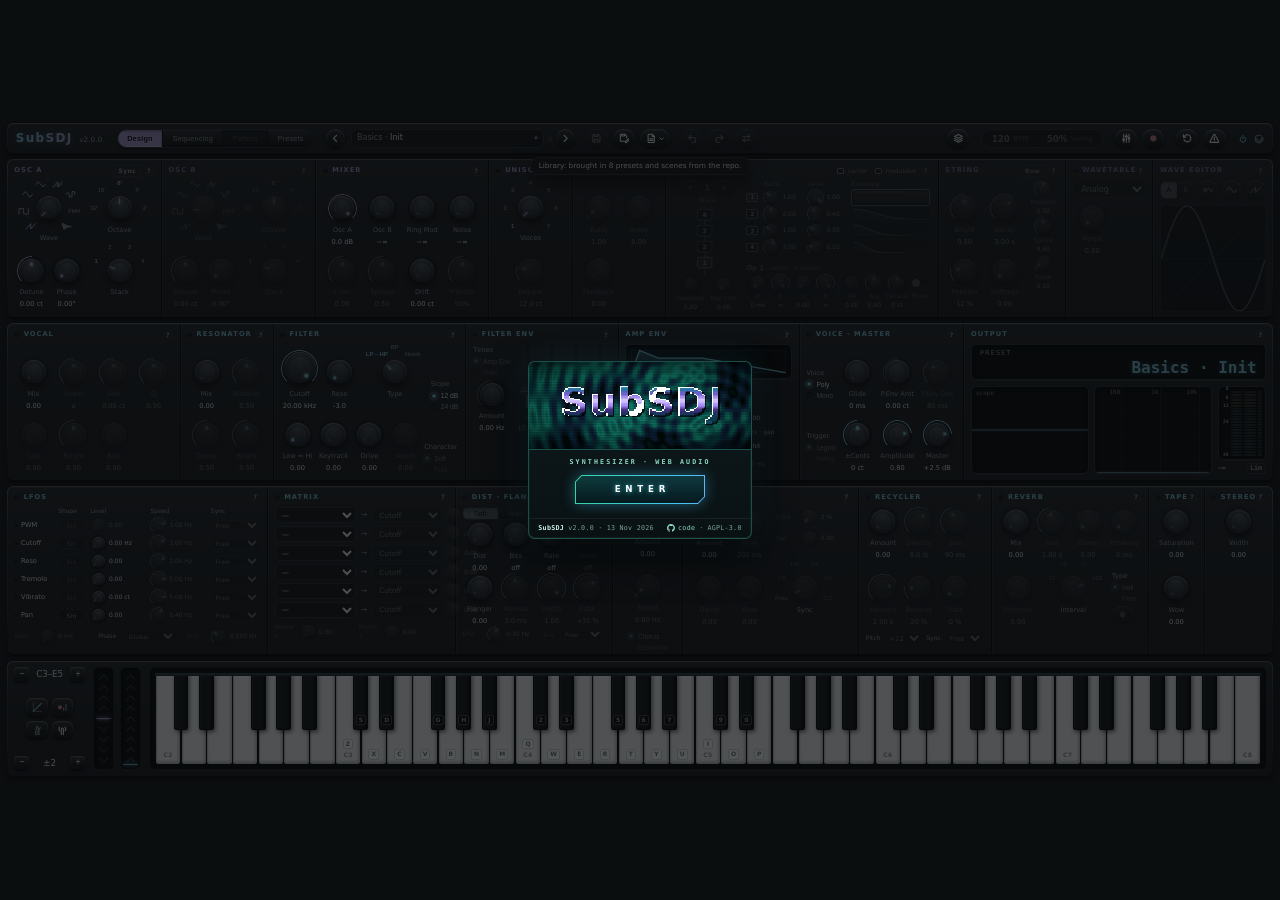
==== index.html @ e11d5898 "SubSDJ: Recycler, a granular accompaniment in the Room, and room for it - Recycler: a third send bes" ====
<!DOCTYPE html>
<html lang="en">
<head>
<meta charset="UTF-8">
<meta name="viewport" content="width=device-width, initial-scale=1.0">
<title>SubSDJ</title>
<!-- Card shown when the link is shared (Open Graph: Facebook, LinkedIn, WhatsApp…; twitter:card for X).
     The image goes with an ABSOLUTE URL (the networks don't resolve relative paths); the selftest's
     «social card» check makes sure the file exists and measures what width/height say. -->
<meta name="description" content="A synthesizer in your browser, built with the Web Audio API: subtractive, FM, wavetables, formants, resonators, effects, parts and generative music. Nothing to install.">
<meta property="og:type" content="website">
<meta property="og:site_name" content="SubSDJ">
<meta property="og:locale" content="en_US">
<meta property="og:url" content="https://sfalbacete.github.io/subsdj/">
<meta property="og:title" content="SubSDJ · a synthesizer in your browser">
<meta property="og:description" content="A synthesizer in your browser, built with the Web Audio API: subtractive, FM, wavetables, formants, resonators, effects, parts and generative music. Nothing to install.">
<meta property="og:image" content="https://sfalbacete.github.io/subsdj/docs/img/og.png">
<meta property="og:image:type" content="image/png">
<meta property="og:image:width" content="1200">
<meta property="og:image:height" content="630">
<meta property="og:image:alt" content="The SubSDJ panel: oscillators, filter, envelopes, LFOs, modulation matrix and effects above a keyboard">
<meta name="twitter:card" content="summary_large_image">
<link rel="icon" href="data:image/svg+xml,<svg xmlns='http://www.w3.org/2000/svg' viewBox='0 0 100 100'><text y='.9em' font-size='90'>🎛️</text></svg>">
<link rel="stylesheet" href="css/style.css">
</head>
<body>
<!-- WELCOME WINDOW (ui/splash.js): modal over the dimmed instrument; ENTER (or the Enter key)
     starts the audio. Static here so it is there from the first paint. -->
<div id="splash">
  <div class="sp-card" role="dialog" aria-modal="true" aria-label="SubSDJ">
    <canvas id="splashFx"></canvas>
    <div class="sp-body">
      <div class="sp-sub">synthesizer · web audio</div>
      <div class="sp-session" id="spSession" hidden><b>Unsaved work</b><span id="spSessWhat"></span><span class="sp-when" id="spSessWhen"></span></div>
      <div class="sp-btn"><button id="spEnter" type="button"><span>ENTER</span></button></div>
      <button class="sp-fresh" id="spFresh" type="button" hidden title="Leave the unsaved work behind and start on Init, the blank page">start from Init</button>
    </div>
    <div class="sp-foot"><span><b>SubSDJ</b> <span id="spVer"></span> · <span id="spDate"></span></span><span class="sp-links"><a href="https://github.com/sfalbacete/subsdj" target="_blank" rel="noopener"><svg class="sp-gh" viewBox="0 0 16 16" aria-hidden="true"><path fill="currentColor" d="M8 0C3.58 0 0 3.58 0 8c0 3.54 2.29 6.53 5.47 7.59.4.07.55-.17.55-.38 0-.19-.01-.82-.01-1.49-2.01.37-2.53-.49-2.69-.94-.09-.23-.48-.94-.82-1.13-.28-.15-.68-.52-.01-.53.63-.01 1.08.58 1.23.82.72 1.21 1.87.87 2.33.66.07-.52.28-.87.51-1.07-1.78-.2-3.64-.89-3.64-3.95 0-.87.31-1.59.82-2.15-.08-.2-.36-1.02.08-2.12 0 0 .67-.21 2.2.82.64-.18 1.32-.27 2-.27.68 0 1.36.09 2 .27 1.53-1.04 2.2-.82 2.2-.82.44 1.1.16 1.92.08 2.12.51.56.82 1.27.82 2.15 0 3.07-1.87 3.75-3.65 3.95.29.25.54.73.54 1.48 0 1.07-.01 1.93-.01 2.2 0 .21.15.46.55.38A8.013 8.013 0 0016 8c0-4.42-3.58-8-8-8z"/></svg>code</a><span>·</span><span>AGPL-3.0</span></span></div>
  </div>
</div>
<!-- A QUESTION (ui/confirm.js): before a gesture that throws work away with no undo -->
<div id="confirm" hidden>
  <div class="cf-card" role="alertdialog" aria-modal="true" aria-labelledby="cfTitle" aria-describedby="cfText">
    <div class="cf-title" id="cfTitle"></div>
    <div class="cf-text" id="cfText"></div>
    <div class="cf-btns"></div>
  </div>
</div>
<!-- THE INSTRUMENT (ui/frame.js): a 1920 × 1000 px object that is scaled
     as a whole to fit the window; nothing reflows, every module ALWAYS has
     the same place. Header + body (one screen per tab, each with
     its fixed panel) + keyboard.
     PANELS: bands (.band) of sections (.panel) separated by a screen-printed
     line; the bands follow the signal from left to right and from top
     to bottom. The explanations live in <div class="help"> (tooltip of the h2's «?»,
     ui/help.js): they are the manual, they never take up surface.
     CONTROLS: .knob (large .big / small inside .ks), rotary selector
     (.seg.rot, ui/rotary.js), switch with LED (.seg.tog), vertical fader
     (.slider.fader, ui/sliders.js). The first two are the <button>s of an
     ordinary .seg with another face: bindSeg and the registry don't change.
     SHARED: Output, Delay, Reverb and Tape are in Design and in
     Sequencing; they carry data-slot and ui/screens.js MOVES them into the slot
     (data-slot-host) of the screen being shown. -->
<div id="inst">
<!-- HEADER: groups with air between them (brand · screens · preset · clock · tools ·
     parts · reset/panic · status). The buttons are ICONS (inline SVG, currentColor,
     16 px: they take the theme's color) with a fast tooltip of their own (ui/tips.js
     moves their title to data-tip); aria-label names them. The clock (ui/clock.js)
     holds the two GLOBAL timing settings, BPM and swing. -->
<header>
  <div class="brand">
    <h1 id="aboutBtn" title="About SubSDJ">SubSDJ</h1>
    <span class="badge" id="verBadge" title="SubSDJ version (what changed in each, in CHANGELOG.md) · click: About"></span>
  </div>
  <nav class="seg" id="screenTabs" title="Screens: each one is a fixed panel with the modules for its job">
    <button data-screen="design" title="Sound design: oscillators, filter, envelopes, modulation and effects">Design</button>
    <button data-screen="sequencing" title="Sequencing: arpeggiator, sequencers, parts, harmony, players and arrangement">Sequencing</button>
    <button data-screen="pattern" data-needs="parts" title="Pattern: the loop of your own notes that a part's player repeats — record it, fix it, write it" data-off-title="Pattern needs «Parts» on (the layers icon on the right): a pattern is the loop that a part's player repeats">Pattern</button>
    <button data-screen="presets" title="Presets: the whole bank at a glance">Presets</button>
  </nav>
  <div id="presetBar">
    <span class="hgrp" id="presetNav">
    <button class="btn hico" id="prevBtn" title="Previous preset" aria-label="Previous preset"><svg viewBox="0 0 16 16" aria-hidden="true"><path d="M9.8 3.5L5.3 8l4.5 4.5"/></svg></button>
    <span class="menuWrap" id="presetPickWrap">
      <button class="pick" id="presetPick" type="button" aria-haspopup="dialog" aria-expanded="false"><span id="presetPickName">—</span></button>
      <div class="ppop" id="presetPop" role="dialog" aria-label="Choose a preset" hidden>
        <div class="pp-top"><span class="srch"><input type="text" id="ppSearch" placeholder="search presets…" autocomplete="off" spellcheck="false" maxlength="40"><button type="button" class="srch-x" title="Clear the search" tabindex="-1">×</button></span><span class="pp-count" id="ppCount"></span></div>
        <div class="pp-main"><div class="pp-cats" id="ppCats"></div><div class="pp-list" id="ppList"></div></div>
        <div class="pp-foot"><span class="pp-keys">click or ↑ ↓ to audition · Enter picks · Esc closes</span><button class="btn" id="ppAll" type="button" title="The Presets screen: the whole library (sections, scenes, ★, rename, move), with your search">Browse all →</button></div>
      </div>
    </span>
    <span id="modDot" title="Modified: what you hear is no longer the saved preset (put it back as it was and the dot goes out)">●</span>
    <button class="btn hico" id="nextBtn" title="Next preset" aria-label="Next preset"><svg viewBox="0 0 16 16" aria-hidden="true"><path d="M6.2 3.5l4.5 4.5-4.5 4.5"/></svg></button>
    </span>
    <span class="hgrp">
    <button class="btn hico" id="saveBtn" title="Nothing to save: load a preset and change something" aria-label="Save" disabled><svg viewBox="0 0 16 16" aria-hidden="true"><path d="M2.5 3.5a1 1 0 0 1 1-1h7.3l2.7 2.7v7.3a1 1 0 0 1-1 1h-9a1 1 0 0 1-1-1z"/><path d="M5.2 2.5v3h4.6v-3"/><path d="M5 13.5v-3.6h6v3.6"/></svg></button>
    <!-- Save as: the name lives in a popover (Enter saves, Esc or a click outside closes it) -->
    <span class="menuWrap" id="saveAsWrap">
      <button class="btn hico" id="saveAsBtn" title="Save as: a NEW preset in «★ Mine», with the name you give it (Ctrl+Shift+S)" aria-label="Save as" aria-haspopup="dialog"><svg viewBox="0 0 16 16" aria-hidden="true"><path d="M8.6 12.5H2.8a.8.8 0 0 1-.8-.8V2.8a.8.8 0 0 1 .8-.8h6l2.5 2.5v2.7"/><path d="M4.4 2v2.6h3.8V2"/><path d="M9.6 14.6l.4-1.9 3.9-3.9a1.06 1.06 0 0 1 1.5 1.5l-3.9 3.9z"/></svg></button>
      <div class="pop" id="saveAsPop" role="dialog" aria-label="Save as a new preset" hidden>
        <input id="presetName" type="text" placeholder="name…" maxlength="24" aria-label="Name of the new preset" autocomplete="off" spellcheck="false">
        <span class="pop-where">in <span class="star">★</span> Mine</span>
        <button class="btn" id="saveAsGo" type="button">Save</button>
      </div>
    </span>
    <span class="menuWrap">
      <button class="btn hico" id="fileBtn" title="File: delete, export, import, theme, SFZ, about" aria-label="File menu" aria-haspopup="menu"><svg viewBox="0 0 16 16" aria-hidden="true"><path d="M4 1.8h5.3l3.2 3.2v8.4a.8.8 0 0 1-.8.8H4a.8.8 0 0 1-.8-.8V2.6a.8.8 0 0 1 .8-.8z"/><path d="M9.2 1.8v3.3h3.3"/><path d="M5.6 8.6h4.8M5.6 11.1h4.8"/></svg><svg class="caret" viewBox="0 0 8 8" aria-hidden="true"><path d="M1.5 3l2.5 2.5L6.5 3"/></svg></button>
      <div class="menu" id="fileMenu" hidden>
        <div class="menu-row"><span>Theme</span><span class="seg" id="themeSeg" role="group" aria-label="Theme" title="Theme: the instrument's skin (colors and shapes; the window sets the size). Remembered."></span></div>
        <button class="btn" id="delBtn" title="Delete the chosen preset from the library (factory presets come back with ⟲ Restore factory)">Delete preset</button>
        <button class="btn" id="expBtn" title="Download the whole library (sections, presets, scenes, favorites) as JSON">Export library</button>
        <button class="btn" id="impBtn" title="Import a JSON file: a library, a preset bank or a scene; it merges into yours, it never replaces it">Import…</button>
        <button class="btn" id="wipeBtn" title="Start the library again from the factory: a copy of the current one is downloaded first (import it to get anything back)">Wipe library</button>
        <button class="btn" id="unrExpBtn" hidden title="A library this version could not read was kept aside instead of being overwritten: download it as it is (a newer SubSDJ will import it)">Export unreadable copy</button>
        <button class="btn" id="unrDelBtn" hidden title="Forget the library that was kept aside">Discard unreadable copy</button>
        <input type="file" id="impFile" accept="application/json,.json" style="display:none">
        <button class="btn" id="sfzBtn" title="Freeze the current preset as a multisample instrument: a zip with WAV samples + .sfz (Sforzando, Renoise…)">Export SFZ</button>
        <button class="btn" id="aboutItem" title="The welcome window: version, date, code and license">About SubSDJ…</button>
      </div>
    </span>
    </span>
    <span class="hgrp" id="editBar">
      <button class="btn hico" id="undoBtn" title="Nothing to undo" aria-label="Undo" disabled><svg viewBox="0 0 16 16" aria-hidden="true"><path d="M5.8 3.6L2.6 6.8l3.2 3.2"/><path d="M2.6 6.8h7a3.6 3.6 0 0 1 0 7.2H7.5"/></svg></button>
      <button class="btn hico" id="redoBtn" title="Nothing to redo" aria-label="Redo" disabled><svg viewBox="0 0 16 16" aria-hidden="true"><path d="M10.2 3.6l3.2 3.2-3.2 3.2"/><path d="M13.4 6.8h-7a3.6 3.6 0 0 0 0 7.2h2.1"/></svg></button>
      <button class="btn hico" id="cmpBtn" title="No changes from the saved preset" aria-label="Compare" disabled><svg viewBox="0 0 16 16" aria-hidden="true"><path d="M2.5 5.2h10.5"/><path d="M10.4 2.6L13 5.2l-2.6 2.6"/><path d="M13.5 10.8H3"/><path d="M5.6 8.2L3 10.8l2.6 2.6"/></svg></button>
    </span>
    <span id="presetMsg"></span>
  </div>
  <span class="sp"></span>
  <span id="partsBar">
    <span class="seg" id="partSel" hidden><button data-p="0" title="Edit part 1">1</button><button data-p="1" title="Edit part 2">2</button><button data-p="2" title="Edit part 3">3</button><button data-p="3" title="Edit part 4">4</button></span>
    <button id="partsBtn" class="btn hico" title="Parts: 4 instruments at once over a shared room (the rack edits the chosen part). Turning them off discards the scene and brings back the sound you had before: it asks first if the scene has unsaved changes" aria-label="Parts"><svg viewBox="0 0 16 16" aria-hidden="true"><path d="M8 2.2l5.8 2.9L8 8 2.2 5.1z"/><path d="M2.2 8.2L8 11.1l5.8-2.9"/><path d="M2.2 11.1L8 14l5.8-2.9"/></svg></button>
  </span>
  <!-- Clock: tempo and swing, GLOBAL (Room keys: with Parts on they belong to every part).
       Drag up / down (Shift = fine) · double-click to type · arrows when focused -->
  <div id="clock" role="group" aria-label="Clock: tempo and swing">
    <div class="clk" id="clkBpm" data-lab="Tempo" tabindex="0" role="spinbutton" aria-label="Tempo in BPM" title="Tempo (BPM): drag up or down (Shift = fine), double-click to type. It drives the arpeggiator, the sequencers, the Steps, the synced delay and LFOs and the players"><span class="val"></span><span class="lab">BPM</span></div>
    <div class="clk" id="clkSwing" data-lab="Swing" tabindex="0" role="spinbutton" aria-label="Swing in percent" title="Swing: in each pair of eighths or sixteenths the second one arrives late (50 % straight, 67 % triplet, 75 % dotted); quarters and triplets don't swing. Drag, or double-click to type"><span class="val"></span><span class="lab">Swing</span></div>
  </div>
  <span class="hgrp">
    <button id="midiLearnBtn" class="btn hico" title="MIDI map: bind hardware knobs (CC) to the controls on screen" aria-label="MIDI map"><svg viewBox="0 0 16 16" aria-hidden="true"><path d="M4 2v12M8 2v12M12 2v12"/><rect class="f" x="1.8" y="8.7" width="4.4" height="2.6" rx=".8"/><rect class="f" x="5.8" y="3.9" width="4.4" height="2.6" rx=".8"/><rect class="f" x="9.8" y="6.9" width="4.4" height="2.6" rx=".8"/></svg></button>
    <button id="recBtn" class="btn hico" title="Record: the output to a WAV file" aria-label="Record"><svg class="i-rec" viewBox="0 0 16 16" aria-hidden="true"><circle class="f" cx="8" cy="8" r="4.6"/></svg><svg class="i-stop" viewBox="0 0 16 16" aria-hidden="true"><rect class="f" x="4" y="4" width="8" height="8" rx="1.2"/></svg><span class="rec-t"></span></button>
  </span>
  <span class="hgrp">
    <button id="resetBtn" class="btn hico" title="Reset: back to Init, the blank page the synth starts on (oscillator A alone, filter open, a gentle envelope, no module on) · Ctrl+Z undoes it" aria-label="Reset"><svg viewBox="0 0 16 16" aria-hidden="true"><path d="M2.9 9.6a5.3 5.3 0 1 0 1.3-5.4L2.2 6.2"/><path d="M2.2 2.7v3.5h3.5"/></svg></button>
    <button id="panicBtn" class="btn hico" title="Panic: cuts every note in every part and stops the conductor (Esc)" aria-label="Panic"><svg viewBox="0 0 16 16" aria-hidden="true"><path d="M7.1 2.6a1 1 0 0 1 1.8 0l5.6 10a1 1 0 0 1-.9 1.5H2.4a1 1 0 0 1-.9-1.5z"/><path d="M8 6.4v3.4"/><circle class="f" cx="8" cy="11.9" r=".9"/></svg></button>
  </span>
  <!-- Status in two symbols (ui/status.js sets the class and the tooltip): audio
       (off · waiting for the first gesture · active · error) and MIDI (no
       device · connected). No text: the color tells the state and the
       tooltip explains it. SVG with currentColor: they take the theme's color. -->
  <span id="status">
    <span id="powerInfo" class="st" title="loading audio…"><svg viewBox="0 0 16 16"><path d="M8 2.4v5.4"/><path d="M5.2 4.8a4.6 4.6 0 1 0 5.6 0"/></svg></span>
    <span id="midiInfo" class="st" title="no MIDI device"><svg viewBox="0 0 16 16"><circle cx="8" cy="8" r="6.3"/><circle class="pin" cx="11.5" cy="8" r="1.3"/><circle class="pin" cx="10.47" cy="10.47" r="1.3"/><circle class="pin" cx="8" cy="11.5" r="1.3"/><circle class="pin" cx="5.53" cy="10.47" r="1.3"/><circle class="pin" cx="4.5" cy="8" r="1.3"/></svg></span>
  </span>
</header>

<main id="screens">

<!-- ===================== DESIGN ===================== -->
<div class="screen" data-screen-body="design">

<!-- BAND 1 · SOURCE: the oscillators and their engines (those that don't apply to the chosen wave are dimmed IN PLACE) -->
<div class="band" id="bandSource">
  <div class="panel osc">
    <h2>Osc A<button type="button" class="h2tog" id="syncA" aria-pressed="false" title="Hard sync: A restarts its cycle with every cycle of B. B sets the note (it can sit at level 0: it keeps time without sounding) and A's pitch becomes TIMBRE: sweep «Pitch A» from the matrix (Filter env, LFO, Steps, wheel, macro) for the classic screaming sync lead">Sync</button></h2>
    <div class="hrow rotrow">
      <div class="ctl rotc"><div class="seg rot waves" id="waveA">
        <button data-w="sawtooth" title="Sawtooth"><svg viewBox="0 0 16 12"><polyline points="1,10 8,2 8,10 15,2"/></svg></button>
        <button data-w="square" title="Square (PWM)"><svg viewBox="0 0 16 12"><polyline points="1,10 1,2 8,2 8,10 15,10 15,2"/></svg></button>
        <button data-w="sine" title="Sine"><svg viewBox="0 0 16 12"><path d="M1,6 Q4.5,-2 8,6 T15,6"/></svg></button>
        <button data-w="triangle" title="Triangle"><svg viewBox="0 0 16 12"><polyline points="1,6 4.5,2 11.5,10 15,6"/></svg></button>
        <button data-w="supersaw" title="Supersaw (7 detuned saws)"><svg viewBox="0 0 16 12"><polyline points="1,10 8,2 8,10 15,2"/><polyline points="3,10 10,3.5 10,10 15,6" opacity=".45"/></svg></button>
        <button data-w="wavetable" title="Wavetable (morph)"><svg viewBox="0 0 16 12"><path d="M1,6 Q3.5,0 6,6"/><polyline points="6,6 6,10 10,10 10,2 14,2 14,6"/></svg></button>
        <button data-w="fm4" title="4-operator FM (FM4 module)">FM4</button>
        <button data-w="string" title="Plucked string (Karplus-Strong): the pluck and how it dies away, in the String module"><svg viewBox="0 0 16 12"><polyline points="1,6 2.5,1 4,11 5.5,2.5 7,9.5 8.5,4 10,8 11.5,5 13,7 15,6"/></svg></button>
      </div><div class="lab">Wave</div></div>
      <div class="ctl rotc"><div class="seg rot" id="oscAOct">
        <button data-oct="-2" title="−2 octaves">32'</button><button data-oct="-1" title="−1 octave (sub-oscillator)">16'</button><button data-oct="0" title="Natural octave">8'</button><button data-oct="1" title="+1 octave">4'</button><button data-oct="2" title="+2 octaves">2'</button>
      </div><div class="lab">Octave</div></div>
    </div>
    <div class="hrow rotrow">
      <div class="ctl"><div class="knob" data-knob="detuneA"><div class="ind"></div></div><div class="lab">Detune</div><div class="val"></div></div>
      <div class="ctl"><div class="knob" data-knob="phaseA"><div class="ind"></div></div><div class="lab">Phase</div><div class="val"></div></div>
      <div class="ctl rotc"><div class="seg rot" id="oscAStack">
        <button data-stk="1" title="One octave (no stacking)">1</button><button data-stk="2" title="2 stacked octaves">2</button><button data-stk="3" title="3 stacked octaves">3</button><button data-stk="4" title="4 stacked octaves">4</button>
      </div><div class="lab">Stack</div></div>
    </div>
    <div class="help"><b>Oscillator A.</b> <b>Sync</b> (button in the header): A restarts its cycle every time B starts its own. The note you hear is B's — B can sit at level 0: it keeps time without sounding — and A's pitch stops being a note and becomes TIMBRE: raising it adds harmonics around its frequency, like a resonant filter but rougher. To hear it, move A alone from the matrix (destination «Pitch A» from Filter env, an LFO, Steps, the wheel or a macro): that's the scream of sync leads. Works on saw, square, triangle, sine (without FM) and wavetable; Supersaw, FM4 and String have no sync. Wave: saw · square · sine · triangle · «Supersaw» (7 detuned saws; width with Spread in the Mixer) · «Wavetable» · FM4 (FM4 module) · String (plucked, String module). <b>Octave</b> transposes the oscillator −2..+2 octaves, in organ feet like the Minimoog's RANGE: 8' = the note, 16' = one down (the classic sub-oscillator), 4' = one up; applies per note. <b>Stack</b> stacks 1-4 octaves upwards inside the oscillator. Detune in cents (±50) · Phase = start phase of the cycle. Selector: click a position, or drag / click the knob.</div>
  </div>
  <div class="panel osc">
    <h2>Osc B</h2>
    <div class="hrow rotrow">
      <div class="ctl rotc"><div class="seg rot waves" id="waveB">
        <button data-w="sawtooth" title="Sawtooth"><svg viewBox="0 0 16 12"><polyline points="1,10 8,2 8,10 15,2"/></svg></button>
        <button data-w="square" title="Square (PWM)"><svg viewBox="0 0 16 12"><polyline points="1,10 1,2 8,2 8,10 15,10 15,2"/></svg></button>
        <button data-w="sine" title="Sine"><svg viewBox="0 0 16 12"><path d="M1,6 Q4.5,-2 8,6 T15,6"/></svg></button>
        <button data-w="triangle" title="Triangle"><svg viewBox="0 0 16 12"><polyline points="1,6 4.5,2 11.5,10 15,6"/></svg></button>
        <button data-w="supersaw" title="Supersaw (7 detuned saws)"><svg viewBox="0 0 16 12"><polyline points="1,10 8,2 8,10 15,2"/><polyline points="3,10 10,3.5 10,10 15,6" opacity=".45"/></svg></button>
        <button data-w="wavetable" title="Wavetable (morph)"><svg viewBox="0 0 16 12"><path d="M1,6 Q3.5,0 6,6"/><polyline points="6,6 6,10 10,10 10,2 14,2 14,6"/></svg></button>
        <button data-w="fm4" title="4-operator FM (FM4 module)">FM4</button>
        <button data-w="string" title="Plucked string (Karplus-Strong): the pluck and how it dies away, in the String module"><svg viewBox="0 0 16 12"><polyline points="1,6 2.5,1 4,11 5.5,2.5 7,9.5 8.5,4 10,8 11.5,5 13,7 15,6"/></svg></button>
      </div><div class="lab">Wave</div></div>
      <div class="ctl rotc"><div class="seg rot" id="oscBOct">
        <button data-oct="-2" title="−2 octaves">32'</button><button data-oct="-1" title="−1 octave (sub-oscillator)">16'</button><button data-oct="0" title="Natural octave">8'</button><button data-oct="1" title="+1 octave">4'</button><button data-oct="2" title="+2 octaves">2'</button>
      </div><div class="lab">Octave</div></div>
    </div>
    <div class="hrow rotrow">
      <div class="ctl"><div class="knob" data-knob="detuneB"><div class="ind"></div></div><div class="lab">Detune</div><div class="val"></div></div>
      <div class="ctl"><div class="knob" data-knob="phaseB"><div class="ind"></div></div><div class="lab">Phase</div><div class="val"></div></div>
      <div class="ctl rotc"><div class="seg rot" id="oscBStack">
        <button data-stk="1" title="One octave (no stacking)">1</button><button data-stk="2" title="2 stacked octaves">2</button><button data-stk="3" title="3 stacked octaves">3</button><button data-stk="4" title="4 stacked octaves">4</button>
      </div><div class="lab">Stack</div></div>
    </div>
    <div class="help"><b>Oscillator B.</b> Same as A; its level is in the Mixer (Osc B). Detune them against each other (±cents) for the classic fatness of two oscillators; B at 16' with a sine = the sub-oscillator that anchors the low end.</div>
  </div>
  <div class="panel osc">
    <h2>Mixer</h2>
    <div class="g" style="--c:4">
      <div class="ctl"><div class="knob" data-knob="levelA"><div class="ind"></div></div><div class="lab">Osc A</div><div class="val"></div></div>
      <div class="ctl"><div class="knob" data-knob="levelB"><div class="ind"></div></div><div class="lab">Osc B</div><div class="val"></div></div>
      <div class="ctl"><div class="knob" data-knob="ring"><div class="ind"></div></div><div class="lab">Ring Mod</div><div class="val"></div></div>
      <div class="ctl"><div class="knob" data-knob="noise"><div class="ind"></div></div><div class="lab">Noise</div><div class="val"></div></div>
      <div class="ctl"><div class="knob" data-knob="noiseColor"><div class="ind"></div></div><div class="lab">Color</div><div class="val"></div></div>
      <div class="ctl"><div class="knob" data-knob="spread"><div class="ind"></div></div><div class="lab">Spread</div><div class="val"></div></div>
      <div class="ctl"><div class="knob" data-knob="drift"><div class="ind"></div></div><div class="lab">Drift</div><div class="val"></div></div>
      <div class="ctl"><div class="knob" data-knob="pulseWidth"><div class="ind"></div></div><div class="lab">P.Width</div><div class="val"></div></div>
    </div>
    <div class="help"><b>Mixer and character.</b> A mixer like the Minimoog's: <b>Osc A</b>, <b>Osc B</b>, <b>Ring Mod</b> (A×B, metallic) and <b>Noise</b> each have their own level and are summed before the filter; raising one doesn't lower the others. A and B at full sound +3 dB louder than one alone when detuned (+6 dB in phase), and with Drive on the filter the sum saturates harder: the old trick of opening up the Minimoog's mixer · Noise Color: − dark · 0 white · + «air» · Spread = width of the «Supersaw» · Drift = slow analog drift, independent per oscillator (cents) · <b>P.Width</b> = pulse width of oscillators on «Square» (50 % = pure square); its LFO (the classic string PWM) is the PWM row in the LFO bank.</div>
  </div>
  <div class="panel osc">
    <h2>Unison</h2>
    <div class="vcol">
      <div class="ctl rotc"><div class="seg rot" id="uniVoicesSel">
        <button data-uv="1">1</button><button data-uv="2">2</button><button data-uv="3">3</button><button data-uv="4">4</button><button data-uv="5">5</button><button data-uv="6">6</button><button data-uv="7">7</button>
      </div><div class="lab">Voices</div></div>
      <div class="ctl"><div class="knob" data-knob="uniDetune"><div class="ind"></div></div><div class="lab">Detune</div><div class="val"></div></div>
    </div>
    <div class="help"><b>Unison.</b> N detuned copies of EACH oscillator (±Detune cents at the extremes), level 1/√N. Works with any wave; «Supersaw» is already unison and ignores it.</div>
  </div>
  <div class="panel osc">
    <h2>FM</h2>
    <div class="g" style="--c:2">
      <div class="ctl"><div class="knob" data-knob="fmRatio"><div class="ind"></div></div><div class="lab">Ratio</div><div class="val"></div></div>
      <div class="ctl"><div class="knob" data-knob="fmIndex"><div class="ind"></div></div><div class="lab">Index</div><div class="val"></div></div>
      <div class="ctl"><div class="knob" data-knob="fmFb"><div class="ind"></div></div><div class="lab">Feedback</div><div class="val"></div></div>
    </div>
    <div class="help"><b>2-operator FM (sine).</b> It only bites on oscillators set to «Sine» — the module dims if there is none. Integer ratio = harmonic (brass, e-piano); non-integer = bell. Index = amount of modulation; in the matrix it is the «FM index» destination (env→FM = DX pluck and bell, velocity→FM = the DX7's touch). Feedback = the modulator feeds back into itself (the DX7's op 6): its sine turns into a saw and, at full, into noise (FM hats). Feedback also drives op 4 of the FM4 module.</div>
  </div>
  <div class="panel osc" id="fm4Panel">
    <h2>FM4<span class="f4-leg" title="Carrier: an operator you hear — it goes to the output (the bottom row of the graph). Modulator: an operator you don't hear — it bends the phase of the one below it, which is what adds the harmonics. The same operator changes role with the algorithm"><i class="car"></i><span>carrier</span><i class="mod"></i><span>modulator</span></span></h2>
    <div class="f4">
      <div class="f4-alg" id="fm4AlgBox">
        <div class="f4-algsel">
          <div class="stepper f4-step"><button type="button" id="fm4AlgPrev" title="Previous algorithm" aria-label="Previous algorithm">‹</button><button type="button" class="num" id="fm4AlgNum" aria-haspopup="dialog" title="Algorithm: click to see the eight">1</button><button type="button" id="fm4AlgNext" title="Next algorithm" aria-label="Next algorithm">›</button></div>
          <span class="f4-algname" id="fm4AlgName">Stack</span>
        </div>
        <div class="f4-graph" id="fm4Graph"></div>
        <div class="f4-glob">
          <div class="ctl f4sk" data-lab="Feedback"><div class="knob" data-knob="fm4Fb"><div class="ind"></div></div><div class="lab">Feedback</div><div class="val"></div></div>
          <div class="ctl f4sk" data-lab="Key time"><div class="knob" data-knob="fm4Kt"><div class="ind"></div></div><div class="lab">Key time</div><div class="val"></div></div>
        </div>
        <div class="pop f4-pick" id="fm4AlgPop" role="dialog" aria-label="Algorithms" hidden>
          <div class="seg f4-algs" id="fm4AlgSel">
            <button type="button" data-alg="0" data-cap="4→3→2→1" data-name="Stack" title="Stack: 4→3→2→1 (brass; feedback is on 4)">1</button>
            <button type="button" data-alg="1" data-cap="2→1 · 4→3" data-name="Two pairs" title="Two independent pairs: 2→1 and 4→3 (e-piano)">2</button>
            <button type="button" data-alg="2" data-cap="2·3·4→1" data-name="Three into one" title="Three parallel modulators on the carrier (dense bells)">3</button>
            <button type="button" data-alg="3" data-cap="2·3→1 · 4→3" data-name="Y" title="Y: 2 and 3 modulate 1; 4 modulates 3">4</button>
            <button type="button" data-alg="4" data-cap="4→1·2·3" data-name="One for three" title="One modulator for three carriers (organ, choir)">5</button>
            <button type="button" data-alg="5" data-cap="3→2→1 + 4" data-name="Stack + sine" title="Stack of three + carrier 4 alone (a bed of sine)">6</button>
            <button type="button" data-alg="6" data-cap="2→1 + 3 + 4" data-name="Pair + two" title="Pair 2→1 + two pure carriers">7</button>
            <button type="button" data-alg="7" data-cap="1+2+3+4" data-name="Additive" title="Additive: all four sound; with feedback, 4 turns into a saw">8</button>
          </div>
        </div>
      </div>
      <div class="f4-right">
        <div class="f4-ops" id="fm4Ops">
        <span></span><span class="th">Ratio</span><span class="th">Level</span><span class="th">Envelope</span>
        <button type="button" class="f4-box" data-op="1" title="Op 1: click to edit its envelope, key scaling and tuning below">1</button>
        <div class="f4-rat" data-op="1"><div class="ctl ks" data-lab="Op 1 · ratio"><div class="knob" data-knob="fm4R1"><div class="ind"></div></div><div class="val"></div></div><div class="ctl ks f4-hz" data-lab="Op 1 · Hz"><div class="knob" data-knob="fm4Hz1"><div class="ind"></div></div><div class="val"></div></div></div>
        <div class="ctl ks" data-lab="Op 1 · level"><div class="knob" data-knob="fm4L1"><div class="ind"></div></div><div class="val"></div></div>
        <button type="button" class="f4-env" data-op="1" aria-label="Op 1: its envelope (click to edit it)"></button>
        <button type="button" class="f4-box" data-op="2" title="Op 2: click to edit its envelope, key scaling and tuning below">2</button>
        <div class="f4-rat" data-op="2"><div class="ctl ks" data-lab="Op 2 · ratio"><div class="knob" data-knob="fm4R2"><div class="ind"></div></div><div class="val"></div></div><div class="ctl ks f4-hz" data-lab="Op 2 · Hz"><div class="knob" data-knob="fm4Hz2"><div class="ind"></div></div><div class="val"></div></div></div>
        <div class="ctl ks" data-lab="Op 2 · level"><div class="knob" data-knob="fm4L2"><div class="ind"></div></div><div class="val"></div></div>
        <button type="button" class="f4-env" data-op="2" aria-label="Op 2: its envelope (click to edit it)"></button>
        <button type="button" class="f4-box" data-op="3" title="Op 3: click to edit its envelope, key scaling and tuning below">3</button>
        <div class="f4-rat" data-op="3"><div class="ctl ks" data-lab="Op 3 · ratio"><div class="knob" data-knob="fm4R3"><div class="ind"></div></div><div class="val"></div></div><div class="ctl ks f4-hz" data-lab="Op 3 · Hz"><div class="knob" data-knob="fm4Hz3"><div class="ind"></div></div><div class="val"></div></div></div>
        <div class="ctl ks" data-lab="Op 3 · level"><div class="knob" data-knob="fm4L3"><div class="ind"></div></div><div class="val"></div></div>
        <button type="button" class="f4-env" data-op="3" aria-label="Op 3: its envelope (click to edit it)"></button>
        <button type="button" class="f4-box" data-op="4" title="Op 4: click to edit its envelope, key scaling and tuning below">4</button>
        <div class="f4-rat" data-op="4"><div class="ctl ks" data-lab="Op 4 · ratio"><div class="knob" data-knob="fm4R4"><div class="ind"></div></div><div class="val"></div></div><div class="ctl ks f4-hz" data-lab="Op 4 · Hz"><div class="knob" data-knob="fm4Hz4"><div class="ind"></div></div><div class="val"></div></div></div>
        <div class="ctl ks" data-lab="Op 4 · level"><div class="knob" data-knob="fm4L4"><div class="ind"></div></div><div class="val"></div></div>
        <button type="button" class="f4-env" data-op="4" aria-label="Op 4: its envelope (click to edit it)"></button>
        </div>
        <div class="f4-det">
          <div class="f4-dethead"><span class="f4-detop" id="fm4DetOp">Op 1</span><span class="f4-detrole" id="fm4DetRole"></span></div>
        <div class="f4-detrow" data-op="1">
          <div class="ctl f4sk" data-lab="Op 1 · attack"><div class="knob" data-knob="fm4A1"><div class="ind"></div></div><div class="lab">A</div><div class="val"></div></div>
          <div class="ctl f4sk" data-lab="Op 1 · decay"><div class="knob" data-knob="fm4D1"><div class="ind"></div></div><div class="lab">D</div><div class="val"></div></div>
          <div class="ctl f4sk" data-lab="Op 1 · sustain"><div class="knob" data-knob="fm4S1"><div class="ind"></div></div><div class="lab">S</div><div class="val"></div></div>
          <div class="ctl f4sk" data-lab="Op 1 · release"><div class="knob" data-knob="fm4Rel1"><div class="ind"></div></div><div class="lab">R</div><div class="val"></div></div>
          <span class="f4-sep"></span>
          <div class="ctl f4sk" data-lab="Op 1 · vel"><div class="knob" data-knob="fm4V1"><div class="ind"></div></div><div class="lab">Vel</div><div class="val"></div></div>
          <div class="ctl f4sk" data-lab="Op 1 · key"><div class="knob" data-knob="fm4K1"><div class="ind"></div></div><div class="lab">Key</div><div class="val"></div></div>
          <div class="ctl f4sk" data-lab="Op 1 · detune"><div class="knob" data-knob="fm4Det1"><div class="ind"></div></div><div class="lab">Detune</div><div class="val"></div></div>
          <div class="swc f4-fix" id="fm4Fix1Ctl" title="Fixed: the operator stops following the key and sounds at its own Hz (the knob next to its level): a partial that is the same on every note — the metal of a bell, a drum's ring"><div class="seg sw" id="fm4Fix1Sel"><button data-fix="off">Off</button><button data-fix="on">On</button></div><span class="lab">Fixed</span></div>
        </div>
        <div class="f4-detrow" data-op="2" hidden>
          <div class="ctl f4sk" data-lab="Op 2 · attack"><div class="knob" data-knob="fm4A2"><div class="ind"></div></div><div class="lab">A</div><div class="val"></div></div>
          <div class="ctl f4sk" data-lab="Op 2 · decay"><div class="knob" data-knob="fm4D2"><div class="ind"></div></div><div class="lab">D</div><div class="val"></div></div>
          <div class="ctl f4sk" data-lab="Op 2 · sustain"><div class="knob" data-knob="fm4S2"><div class="ind"></div></div><div class="lab">S</div><div class="val"></div></div>
          <div class="ctl f4sk" data-lab="Op 2 · release"><div class="knob" data-knob="fm4Rel2"><div class="ind"></div></div><div class="lab">R</div><div class="val"></div></div>
          <span class="f4-sep"></span>
          <div class="ctl f4sk" data-lab="Op 2 · vel"><div class="knob" data-knob="fm4V2"><div class="ind"></div></div><div class="lab">Vel</div><div class="val"></div></div>
          <div class="ctl f4sk" data-lab="Op 2 · key"><div class="knob" data-knob="fm4K2"><div class="ind"></div></div><div class="lab">Key</div><div class="val"></div></div>
          <div class="ctl f4sk" data-lab="Op 2 · detune"><div class="knob" data-knob="fm4Det2"><div class="ind"></div></div><div class="lab">Detune</div><div class="val"></div></div>
          <div class="swc f4-fix" id="fm4Fix2Ctl" title="Fixed: the operator stops following the key and sounds at its own Hz (the knob next to its level): a partial that is the same on every note — the metal of a bell, a drum's ring"><div class="seg sw" id="fm4Fix2Sel"><button data-fix="off">Off</button><button data-fix="on">On</button></div><span class="lab">Fixed</span></div>
        </div>
        <div class="f4-detrow" data-op="3" hidden>
          <div class="ctl f4sk" data-lab="Op 3 · attack"><div class="knob" data-knob="fm4A3"><div class="ind"></div></div><div class="lab">A</div><div class="val"></div></div>
          <div class="ctl f4sk" data-lab="Op 3 · decay"><div class="knob" data-knob="fm4D3"><div class="ind"></div></div><div class="lab">D</div><div class="val"></div></div>
          <div class="ctl f4sk" data-lab="Op 3 · sustain"><div class="knob" data-knob="fm4S3"><div class="ind"></div></div><div class="lab">S</div><div class="val"></div></div>
          <div class="ctl f4sk" data-lab="Op 3 · release"><div class="knob" data-knob="fm4Rel3"><div class="ind"></div></div><div class="lab">R</div><div class="val"></div></div>
          <span class="f4-sep"></span>
          <div class="ctl f4sk" data-lab="Op 3 · vel"><div class="knob" data-knob="fm4V3"><div class="ind"></div></div><div class="lab">Vel</div><div class="val"></div></div>
          <div class="ctl f4sk" data-lab="Op 3 · key"><div class="knob" data-knob="fm4K3"><div class="ind"></div></div><div class="lab">Key</div><div class="val"></div></div>
          <div class="ctl f4sk" data-lab="Op 3 · detune"><div class="knob" data-knob="fm4Det3"><div class="ind"></div></div><div class="lab">Detune</div><div class="val"></div></div>
          <div class="swc f4-fix" id="fm4Fix3Ctl" title="Fixed: the operator stops following the key and sounds at its own Hz (the knob next to its level): a partial that is the same on every note — the metal of a bell, a drum's ring"><div class="seg sw" id="fm4Fix3Sel"><button data-fix="off">Off</button><button data-fix="on">On</button></div><span class="lab">Fixed</span></div>
        </div>
        <div class="f4-detrow" data-op="4" hidden>
          <div class="ctl f4sk" data-lab="Op 4 · attack"><div class="knob" data-knob="fm4A4"><div class="ind"></div></div><div class="lab">A</div><div class="val"></div></div>
          <div class="ctl f4sk" data-lab="Op 4 · decay"><div class="knob" data-knob="fm4D4"><div class="ind"></div></div><div class="lab">D</div><div class="val"></div></div>
          <div class="ctl f4sk" data-lab="Op 4 · sustain"><div class="knob" data-knob="fm4S4"><div class="ind"></div></div><div class="lab">S</div><div class="val"></div></div>
          <div class="ctl f4sk" data-lab="Op 4 · release"><div class="knob" data-knob="fm4Rel4"><div class="ind"></div></div><div class="lab">R</div><div class="val"></div></div>
          <span class="f4-sep"></span>
          <div class="ctl f4sk" data-lab="Op 4 · vel"><div class="knob" data-knob="fm4V4"><div class="ind"></div></div><div class="lab">Vel</div><div class="val"></div></div>
          <div class="ctl f4sk" data-lab="Op 4 · key"><div class="knob" data-knob="fm4K4"><div class="ind"></div></div><div class="lab">Key</div><div class="val"></div></div>
          <div class="ctl f4sk" data-lab="Op 4 · detune"><div class="knob" data-knob="fm4Det4"><div class="ind"></div></div><div class="lab">Detune</div><div class="val"></div></div>
          <div class="swc f4-fix" id="fm4Fix4Ctl" title="Fixed: the operator stops following the key and sounds at its own Hz (the knob next to its level): a partial that is the same on every note — the metal of a bell, a drum's ring"><div class="seg sw" id="fm4Fix4Sel"><button data-fix="off">Off</button><button data-fix="on">On</button></div><span class="lab">Fixed</span></div>
        </div>
        </div>
      </div>
    </div>
    <div class="help"><b>4-operator FM</b> («FM4» wave on Osc A/B; the module dims if neither uses it). An <b>algorithm</b> is a graph of who modulates whom, drawn the Yamaha way: the <b>carriers</b> (what you hear) at the bottom, on the output line; each <b>modulator</b> above the operator it modulates, joined by its wire; the loop over op 4 is its <b>Feedback</b> (its sine turns into a saw, at full into noise). ‹ › step through the eight; the number shows them all at once.<br>Each operator, in its row: <b>Ratio</b> = multiple of the note (integer = harmonic, non-integer = bell; with Fixed on, its own <b>Hz</b> instead), <b>Level</b> = how much it modulates (or how loud it is, if it is a carrier) and its <b>envelope</b> as it runs: a note held 1.5 s and released (the dotted line). Click a row or a box of the graph to edit that operator below:<br><b>A D S R</b>: attack, decay (exponential; ∞ = it stays), sustain (the level it decays to) and release after the key (∞ = it ignores the key and carries on: the Amp Env ends the note). The DX7 recipe: a modulator with a short decay = a bright attack that fades; a modulator with a slow attack = brightness that grows (brass). · <b>Vel</b>: velocity sensitivity — the level is multiplied by 1 − vel + vel·velocity; on a carrier that is volume, on a modulator the modulation index, so playing harder opens up harmonics. · <b>Key</b>: level scaling around C4, 6 dB per octave at full: − takes level away up the keyboard (a modulator: bright bass, mellow treble), + down. · <b>Detune</b>: cents against the others (two carriers a few cents apart = the DX chorus). · <b>Fixed</b>: it stops following the key.<br><b>Key time</b> (for the four): the envelopes get shorter above C4 and longer below it — at full, half as long per octave: the treble of a piano dies sooner than its bass.</div>
  </div>
  <div class="panel osc">
    <h2>String<button type="button" class="h2tog" id="excModeBtn" aria-pressed="false" title="Exciter: how the loop is set in motion — click to cycle. Off = the pick (every note is a pluck). bow = a bow keeps feeding energy while the key is held, through the string's own motion. breath = the loop is a pipe blown by a jet: little breath is air, enough is the note, a lot overblows to the octave. Pressure, Speed/Jet and Noise/Air below; «Bow pressure» / «Bow speed» as Matrix destinations (aftertouch, wheel, expression, an LFO). The bow or the breath lands over the Amp Env's attack and stops over its release.">Bow</button></h2>
    <div class="hrow" style="align-items:flex-start;gap:6px">
    <div class="g" style="--c:2">
      <div class="ctl"><div class="knob" data-knob="strBright"><div class="ind"></div></div><div class="lab">Bright</div><div class="val"></div></div>
      <div class="ctl"><div class="knob" data-knob="strDecay"><div class="ind"></div></div><div class="lab">Decay</div><div class="val"></div></div>
      <div class="ctl"><div class="knob" data-knob="strPos"><div class="ind"></div></div><div class="lab">Position</div><div class="val"></div></div>
      <div class="ctl"><div class="knob" data-knob="strStiff"><div class="ind"></div></div><div class="lab">Stiffness</div><div class="val"></div></div>
    </div>
    <div class="km-col">
      <div class="ctl km"><div class="knob" data-knob="excPress" title="Bow pressure: light, the bow lets go easily (thin, the upper partials); around 0.7 hollow; heavy, the fundamental takes over (dark, fat)"><div class="ind"></div></div><div class="lab">Pressure</div><div class="val"></div></div>
      <div class="ctl km"><div class="knob" data-knob="excSpeed" title="Bow speed = the level of the bowed note (the key velocity scales it)"><div class="ind"></div></div><div class="lab">Speed</div><div class="val"></div></div>
      <div class="ctl km"><div class="knob" data-knob="excNoise" title="Scratch: slow noise on the bow speed, the grain of the hair"><div class="ind"></div></div><div class="lab">Noise</div><div class="val"></div></div>
    </div>
    </div>
    <div class="help"><b>String</b> (for oscillators set to «String»; dims if none uses it) — a real plucked string, by Karplus-Strong: a delay loop one period of the note long with a burst of noise running around it (the pluck); each lap loses a little treble, so the brightness of the attack fades and a round tone remains that dies away slowly, each harmonic at its own pace. Every note is a new pluck; with Mono legato the string keeps ringing and slides with Glide. Velocity is the STRENGTH of the pluck: softer is darker. <b>Bright</b>: how long the treble lasts against the fundamental (low, muted like nylon; high, metallic: the 8th harmonic lasts almost as long as the fundamental). <b>Decay</b>: how long the fundamental takes to fall 60 dB at C4 (higher notes, less, as on a real string); for the note to die away on its own, set the Amp Env to sustain 1 and a long release. <b>Position</b>: where it is plucked — near the bridge (a few %), thin and metallic; in the middle (50 %), round and hollow (no even harmonics). <b>Stiffness</b>: stretches the harmonics upwards like a thick, tense string — halfway, a piano; at full, a bell. Unison = several slightly detuned strings (twelve-string); Stack = strings in octaves. <b>bow</b> (the button in the title): instead of the pick, a bow keeps feeding energy while the key is held, through the string's own motion — the hair sticks to the string, drags it and lets it slip once per round trip, so the tone locks to the note and lives as long as you hold it. <b>Pressure</b>: how long the hair holds the string each period — light, it lets go easily (thin, the upper partials); around 0.7 the stick and the slip even out (hollow); heavy, it holds most of the period and the fundamental takes over (dark, fat, a hair of grit at the top). <b>Speed</b>: the bow velocity = the level (velocity scales it). <b>Noise</b>: the grain of the hair. The bow lands over the Amp Env's attack (0 = a bite, 0.3 s = a swell) and comes off over its release, and the string rings on by Decay. In the Matrix, aftertouch → <b>Bow pressure</b> is the bowed note that swells and bites, expression → <b>Bow speed</b> the dynamics; Position is the bow point (near the bridge, nasal; in the middle, soft). <b>breath</b> (the third click): the loop becomes a pipe open at both ends, blown by a jet that hits an edge: <b>Breath</b> is the pressure — little, only air; enough, the note; a lot, the jet saturates and lines up with the second mode: the octave, the overblow (put aftertouch on «Bow pressure» and press to overblow); <b>Jet</b> is the jet's length against the bore, which register it favours; <b>Air</b> the noise in the breath. Decay is how long the pipe rings once the air stops (short: a flute; long: a tube). Bright and Stiffness still shape the loop; Position does nothing on a pipe.</div>
  </div>
  <div class="panel osc">
    <h2>Wavetable</h2>
    <select id="wtSetSel"></select>
    <div class="hrow" style="margin-top:8px">
      <div class="ctl"><div class="knob" data-knob="wtPos"><div class="ind"></div></div><div class="lab">Morph</div><div class="val"></div></div>
    </div>
    <div class="help"><b>Wavetable</b> (for oscillators set to «Wavetable»; dims if none uses it). Morph sweeps through the frames of the table — band-limited per octave: no aliasing up high. It is also the <b>«Wavetable»</b> destination in the matrix (env→wt, S&amp;H→wt…). The «user» table is drawn in the Wave Editor, next door.</div>
  </div>
  <div class="panel osc grow">
    <h2>Wave Editor</h2>
    <div class="row we-bar" style="align-items:center;gap:4px">
      <div class="seg" id="weFrameSel" style="width:54px">
        <button data-wf="0">A</button>
        <button data-wf="1">B</button>
      </div>
      <button class="btn ico" id="weSmooth" title="Smooth: attenuates the high harmonics in the spectrum and resynthesizes (smooths the timbre, not just the line)"><svg viewBox="0 0 16 12"><polyline points="1,6.5 2.2,2.5 3.4,9.5 4.6,3 5.8,9 7,5.5" opacity=".5"/><path d="M7,5.5 Q9.5,1 12,6 T15,6"/></svg></button>
      <button class="btn ico" id="weSine" title="Sine: fills this frame with one cycle of a sine"><svg viewBox="0 0 16 12"><path d="M1,6 Q4.5,-2 8,6 T15,6"/></svg></button>
      <button class="btn ico" id="weSaw" title="Saw: fills this frame with a ramp"><svg viewBox="0 0 16 12"><polyline points="1,10 8,2 8,10 15,2"/></svg></button>
    </div>
    <canvas id="weCanvas"></canvas>
    <div class="help"><b>Wave Editor.</b> Draw one cycle freehand (the grey line is the other frame). It is stored as the <b>«user»</b> table: pick it in «Wavetable» and Morph sweeps A→B. The «zigzag → wave» button (Smooth) trims high harmonics IN THE SPECTRUM (it smooths the timbre, not just the line). Presets saved with the «user» table carry the wave INSIDE them (self-contained); loading one replaces this drawing with its wave.</div>
  </div>
</div>

<!-- BAND 2 · BODY → FILTER → ENVELOPES → VOICE → OUTPUT (the per-voice audio order) -->
<div class="band" id="bandVoice">
  <div class="panel">
    <h2>Vocal</h2>
    <div class="g" style="--c:4">
      <div class="ctl"><div class="knob" data-knob="vocAmt"><div class="ind"></div></div><div class="lab">Mix</div><div class="val"></div></div>
      <div class="ctl"><div class="knob" data-knob="vocVowel"><div class="ind"></div></div><div class="lab">Vowel</div><div class="val"></div></div>
      <div class="ctl"><div class="knob" data-knob="vocSize"><div class="ind"></div></div><div class="lab">Size</div><div class="val"></div></div>
      <div class="ctl"><div class="knob" data-knob="vocQ"><div class="ind"></div></div><div class="lab">Q</div><div class="val"></div></div>
      <div class="ctl"><div class="knob" data-knob="vocLife"><div class="ind"></div></div><div class="lab">Life</div><div class="val"></div></div>
      <div class="ctl"><div class="knob" data-knob="vocBright"><div class="ind"></div></div><div class="lab">Bright</div><div class="val"></div></div>
      <div class="ctl"><div class="knob" data-knob="vocAtk"><div class="ind"></div></div><div class="lab">Bite</div><div class="val"></div></div>
    </div>
    <div class="help"><b>Vocal</b> — a vocal tract per voice (a bank of 5 formants between the drive and the filter). Vowel sweeps u→o→a→e→i · Size shrinks/grows the tract (child ↔ giant) · Q: narrow = robot/vocoder, wide = soft · Life = the formants wander a little, like a real mouth · Bright = the «singer's formant» (F4-F5, ~3 kHz: what lets an opera voice carry over the orchestra) · Bite = a consonant at the start of the note: the mouth STARTS closed and opens into the vowel (a formant transition, which is what the ear uses to hear /k/) + the burst of the plosive — low = a soft «wa», high = a hard «ka»; scales with velocity; with a slow attack it gets lost (it is a transient). With the sequencer: «ka-ka-ka». The formants are FIXED in Hz (they don't follow the note): that is what sounds «like a voice». Breath = the Noise knob. Ideal source: an osc on «Wavetable» with the <b>glottal</b> set (Morph = vocal effort). In the matrix it is the <b>«Vowel»</b> destination: S&amp;H→Vowel = one vowel per note; env→Vowel articulates the attack.</div>
  </div>
  <div class="panel">
    <h2>Resonator</h2>
    <div class="g" style="--c:2">
      <div class="ctl"><div class="knob" data-knob="resAmt"><div class="ind"></div></div><div class="lab">Mix</div><div class="val"></div></div>
      <div class="ctl"><div class="knob" data-knob="resMat"><div class="ind"></div></div><div class="lab">Material</div><div class="val"></div></div>
      <div class="ctl"><div class="knob" data-knob="resDecay"><div class="ind"></div></div><div class="lab">Decay</div><div class="val"></div></div>
      <div class="ctl"><div class="knob" data-knob="resBright"><div class="ind"></div></div><div class="lab">Bright</div><div class="val"></div></div>
    </div>
    <div class="help"><b>Resonator</b> — a bank of six modal resonators per voice, tuned to the NOTE (f0 × ratios), between the Vocal and the filter. «Lite» modal synthesis: a vibrating body is its modes, and each resonator (a 2-pole biquad) is one mode with its frequency, its Q and its gain. <b>Material</b> goes from string or tube (harmonics 1, 2, 3…) to free bar or bowl (1 · 2.76 · 5.40 · 8.93 · 13.3 · 18.6), interpolating the logarithm of the ratios: in between, the inharmonicity of a piano or a bell. <b>Decay</b> = Q from 10 to 600 on a log scale: how long each mode takes to ring up and to die away (τ = Q/(π·f): at full and 130 Hz, a second and a half). <b>Bright</b> shifts the weight between low and high modes without changing the level. Excite it with <b>Noise</b> (Mixer module) for bowed bowls and wind over strings: noise enters the bank boosted ∝ √Q (the power a resonator lets through is ∝ f/Q; without that, at high Q the bowl wouldn't sound), and the tonal signal enters at 0 dB (a partial right on a mode passes as is: a saw doesn't blow up). With a saw: buzzing metal. Follows the note and the glide. At 0 it isn't there.</div>
  </div>
  <div class="panel">
    <h2>Filter</h2>
    <div class="hrow">
      <div class="ctl"><div class="knob big" data-knob="cutoff"><div class="ind"></div></div><div class="lab">Cutoff</div><div class="val"></div></div>
      <div class="ctl"><div class="knob" data-knob="reso"><div class="ind"></div></div><div class="lab">Reso</div><div class="val"></div></div>
      <div class="ctl rotc"><div class="seg rot" id="filterTypeSel">
        <button data-ftype="morph" title="LP↔HP: low-pass and high-pass in parallel; the Low↔Hi knob blends them">LP↔HP</button>
        <button data-ftype="bp" title="Band-pass: LP and HP in series at the same cutoff (the resonance is shared between both slopes)">BP</button>
        <button data-ftype="notch" title="Notch: LP + HP in parallel at gain 1 — an exact zero at the cutoff; slope doesn't apply">Notch</button>
      </div><div class="lab">Type</div></div>
      <div class="togc"><div class="fieldlab">Slope</div><div class="seg tog" id="filterSlopeSel"><button data-slope="12">12 dB</button><button data-slope="24">24 dB</button></div></div>
    </div>
    <div class="hrow narrow">
      <div class="ctl"><div class="knob" data-knob="morph"><div class="ind"></div></div><div class="lab">Low ↔ Hi</div><div class="val"></div></div>
      <div class="ctl"><div class="knob" data-knob="keytrack"><div class="ind"></div></div><div class="lab">Keytrack</div><div class="val"></div></div>
      <div class="ctl"><div class="knob" data-knob="filterDrive"><div class="ind"></div></div><div class="lab">Drive</div><div class="val"></div></div>
      <div class="ctl"><div class="knob" data-knob="driveAsym"><div class="ind"></div></div><div class="lab">Asym</div><div class="val"></div></div>
      <div class="togc"><div class="fieldlab">Character</div><div class="seg tog" id="driveCharSel">
        <button data-dchar="soft" title="tanh saturation: compresses and rounds off; with Asym, even harmonics (tube)">Soft</button>
        <button data-dchar="fold" title="Sine wavefolding (West Coast): as Drive goes up the wave folds over itself and the brightness rises and falls">Fold</button>
      </div></div>
    </div>
    <div class="help"><b>Per-voice filter.</b> Cutoff with a logarithmic travel · Reso in dB. <b>Type</b>: LP↔HP (Low↔Hi blends low-pass and high-pass in parallel), BP (LP and HP in series: band-pass) or Notch (LP + HP in parallel at gain 1: an exact zero at the cutoff; the morph at 50 % already is that notch, at −6 dB). Keytrack: the cutoff follows the pitch of the note (1 = 1:1) · 24 dB = two stages in cascade, creamier (not for Notch). Type and slope are structure: they apply from the next note. <b>Drive</b> saturates BEFORE the filter, per voice, with two characters: <b>soft</b> (tanh: compresses and rounds off) or <b>fold</b> (West Coast synthesis: as Drive goes up the wave folds over itself and harmonics appear, rise and fall again — a sweep no filter can do; move it with an LFO or an envelope from the matrix, destination «Drive»). <b>Asym</b> shifts the working point of the curve: EVEN harmonics come out (the «bent» body of a tube or a kick drum); on fold it is the wavefolder's symmetry — at full, only even harmonics: you hear the octave. Silence in gives exact silence out, and the DC the bias creates is filtered out (5 Hz). Its LFOs are the Cutoff and Reso rows in the LFO bank; its envelope, «Filter Env».</div>
  </div>
  <div class="panel">
    <h2>Filter Env</h2>
    <div class="hrow" style="align-items:flex-end">
      <div class="vcol" style="margin-right:6px">
        <div class="togc"><div class="fieldlab">Times</div><div class="seg tog" id="fenvModeSel">
          <button data-fenv="link" title="Amp Env: it follows the amplitude ADSR — the same A/D/S/R times as «Amp Env»">Amp Env</button>
          <button data-fenv="own" title="Its own A/D/S/R times: the faders here">Own</button>
        </div></div>
        <div class="ctl"><div class="knob" data-knob="filterEnvAmt"><div class="ind"></div></div><div class="lab">Amount</div><div class="val"></div></div>
      </div>
      <div class="slider fader"><input type="range" id="s_fa"><span class="lab">A</span><span class="val" id="v_fa"></span></div>
      <div class="slider fader"><input type="range" id="s_fd"><span class="lab">D</span><span class="val" id="v_fd"></span></div>
      <div class="slider fader"><input type="range" id="s_fs"><span class="lab">S</span><span class="val" id="v_fs"></span></div>
      <div class="slider fader"><input type="range" id="s_fr"><span class="lab">R</span><span class="val" id="v_fr"></span></div>
    </div>
    <div class="help"><b>Filter envelope.</b> Amount in Hz over the cutoff (± = opens or closes). «Amp Env» takes the times of the amplitude envelope; «Own» uses the A/D/S/R faders here. The peak scales with velocity (MIDI). The «Amp Env» graph draws it dashed.</div>
  </div>
  <div class="panel">
    <h2>Amp Env</h2>
    <canvas id="adsrCanvas"></canvas>
    <div class="hrow" style="align-items:flex-end">
      <div class="slider fader"><input type="range" id="s_a"><span class="lab">A</span><span class="val" id="v_a"></span></div>
      <div class="slider fader"><input type="range" id="s_d"><span class="lab">D</span><span class="val" id="v_d"></span></div>
      <div class="slider fader"><input type="range" id="s_s"><span class="lab">S</span><span class="val" id="v_s"></span></div>
      <div class="slider fader"><input type="range" id="s_r"><span class="lab">R</span><span class="val" id="v_r"></span></div>
      <div class="vcol" style="margin-left:10px;gap:3px;align-items:flex-start">
        <span class="th">Curve</span>
        <div class="ctl ks" data-lab="Curve (linear ↔ RC)"><div class="knob" data-knob="envCurve"><div class="ind"></div></div><div class="val"></div></div>
        <span class="th">Flam: hits · gap</span>
        <div class="ctl ks" data-lab="Flam · hits"><div class="knob" data-knob="hits"><div class="ind"></div></div><div class="val"></div></div>
        <div class="ctl ks" data-lab="Flam · gap"><div class="knob" data-knob="hitGap"><div class="ind"></div></div><div class="val"></div></div>
      </div>
    </div>
    <div class="help"><b>Amplitude envelope</b> (and the filter's too if «Filter Env» follows it). The graph draws both envelopes. Faders on purpose: an envelope is time bars, it is easier to draw than to turn. <b>Log</b> travel: attack and decay up to 20 s, release up to 30 s (the scale of the cinematic pad), and the millisecond still has room; the bottom end of the attack is exactly 0 = a step. <b>Curve</b>: at 0 the ramps are linear (as always); as you raise it, attack and decay become RC-style exponentials, like an analog ADSR — the attack rises fast and slows as it arrives, the decay falls fast and settles slowly. Since loudness is logarithmic, an exponential decay sounds even while a linear one «hangs and then drops». The release was already exponential. <b>Flam</b> (hits · gap): with more than one hit, hits−1 short bursts sound before the ADSR, «gap» ms apart, and the full ADSR is the last hit — the pulse train of the 808 clap: a clap is not one burst of noise, it is three or four bursts ~10 ms apart and then the tail. The graph draws them.</div>
  </div>
  <div class="panel">
    <h2>Voice · Master</h2>
    <div class="g" style="--c:4">
      <div class="togc" style="align-self:center"><div class="fieldlab">Voice</div><div class="seg tog" id="modeSel"><button data-mode="poly">Poly</button><button data-mode="mono" title="Mono: a single voice, last-note priority">Mono</button></div></div>
      <div class="ctl"><div class="knob" data-knob="glide"><div class="ind"></div></div><div class="lab">Glide</div><div class="val"></div></div>
      <div class="ctl"><div class="knob" data-knob="pitchEnvAmt"><div class="ind"></div></div><div class="lab">P.Env Amt</div><div class="val"></div></div>
      <div class="ctl"><div class="knob" data-knob="pitchEnvDec"><div class="ind"></div></div><div class="lab">P.Env Dec</div><div class="val"></div></div>
      <div class="togc" style="align-self:center"><div class="fieldlab">Trigger</div><div class="seg tog" id="monoTrigSel"><button data-trig="legato" title="Legato: a note that arrives while another is held slides the voice without retriggering (303 glide, trills)">Legato</button><button data-trig="retrig" title="Retrig: every note retriggers envelopes, pitch env and FM4 operators, even when it overlaps the previous one">Retrig</button></div></div>
      <div class="ctl"><div class="knob" data-knob="freqCents"><div class="ind"></div></div><div class="lab">±Cents</div><div class="val"></div></div>
      <div class="ctl"><div class="knob" data-knob="amplitude"><div class="ind"></div></div><div class="lab">Amplitude</div><div class="val"></div></div>
      <div class="ctl"><div class="knob" data-knob="master"><div class="ind"></div></div><div class="lab">Master</div><div class="val"></div></div>
    </div>
    <div class="help"><b>Voice.</b> Poly / Mono (one voice, last-note priority). <b>Trigger</b> (Mono only) decides what happens when a note arrives while another is still held: <b>Legato</b> slides the sounding voice without retriggering anything (trills, the 303 glide); <b>Retrig</b> always retriggers: envelopes, pitch env and FM4 operators start again, and the old note fades while the new one's attack rises (like an analog ADSR retriggering from its current level). Separate notes retrigger in both. With the arpeggiator or sequencer, «overlapping» is decided by Gate: below 1 every step is a new note; at 1 the steps touch and tie in Legato. Glide = portamento (up to 10 s: sliding drones) · Pitch env: the note starts Amount cents off and falls to pitch over Dec (kicks, toms, zaps; up to 10 s = risers) · <b>±Cents</b> shifts the tuning of the WHOLE synth (MIDI pitch bend moves it too) · <b>Amplitude</b> = global gain before the effects (the one the tremolo modulates) · <b>Master</b> = output volume (in dB, up to +12), BEFORE the master limiter. The master leaves −9 dB of headroom so a four-note pad chord doesn't reach the limiter and stays clean; every factory preset comes with its Master measured to sound equally loud in its use (one note for a bass or a lead, a chord for a pad). Push it too far and the limiter clamps down: louder, but compressed (the volume pumps with the beating of the oscillators).</div>
  </div>
  <div class="slot" data-slot-host="salida">
    <div class="panel grow" id="salida" data-slot="salida">
      <h2>Output</h2>
      <div class="readout"><span class="who" id="dispWho">Preset</span><span class="side" id="dispWhy"><span></span></span><span class="v" id="dispVal"><span>—</span></span></div>
      <div class="vizrow"><canvas id="scope" title="Oscilloscope of the output. Click to switch: «scope» shows the last 43 ms, held still; «cycle» shows one single period, as large as it fits, to read the shape of the wave (with its measured pitch; chords and noise have no period and are drawn as scope)"></canvas><canvas id="spectrum" title="Spectrum of the output: 20 Hz to 20 kHz (each octave the same width), −96 to −12 dB. The violet line keeps the peaks and falls slowly"></canvas>
        <div class="meter" id="meter" title="Output meter: L and R peaks of what comes out (−48 to 0 dBFS, 2 dB per segment; yellow from −12, red the top one, where the limiter ceiling is; the segment that stays lit, the peak from 1 s ago). The violet bar is the limiter's gain reduction (full = 12 dB). Below, the highest recent peak in dBFS">
          <div class="mt-bars"><div class="mt-scale"><span style="--at:100%">0</span><span style="--at:87.5%">6</span><span style="--at:75%">12</span><span style="--at:50%">24</span><span style="--at:0%">48</span></div><div class="mt-ch"><i></i><b></b></div><div class="mt-ch"><i></i><b></b></div><div class="mt-gr"><i></i></div></div>
          <div class="mt-foot"><span id="mtPk">−∞</span><button type="button" id="mtLed" title="Lights up when the limiter works and stays lit: click to clear it">Lim</button></div>
        </div>
      </div>
      <div class="help"><b>Output.</b> The instrument's display: the last parameter you touched (with the mouse or a MIDI knob) and, in large type, its value; on the line above, what the chosen option means or, if it is doing nothing right now (dimmed), why. When you load a preset, its name. Whatever doesn't fit shrinks its type and, if even that fails, scrolls slowly back and forth, like a synth LCD. Below, the oscilloscope and spectrum of what plays on the master (all parts) and the <b>meter</b>: L and R peaks of what comes out (yellow from −12 dBFS, red from −1, the limiter ceiling), the limiter's reduction in violet and the <b>lim</b> LED, which stays lit once the limiter has worked (click to clear it). Healthy headroom: peaks below −1 and the LED off; if it lights up, the sound is being compressed (lower the preset's Master or the parts' Level).</div>
    </div>
  </div>
</div>

<!-- BAND 3 · MODULATION | EFFECTS (in chain order) -->
<div class="band" id="bandModFx">
  <div class="panel">
    <h2>LFOs</h2>
    <div class="tbl lfo-bank">
      <span></span><span class="th">Shape</span><span class="th">Level</span><span class="th">Speed</span><span class="th">Sync</span>
      <div class="lfo-row" data-lfo="pwm" data-name="PWM"><span class="rn">PWM</span><button class="lfoShape" data-shape="pwmLfoShape"></button>
        <div class="ctl ks" data-lab="Level"><div class="knob" data-knob="pwmLfoLvl"><div class="ind"></div></div><div class="val"></div></div>
        <div class="ctl ks" data-lab="Speed"><div class="knob" data-knob="pwmLfoSpd"><div class="ind"></div></div><div class="val"></div></div><select class="lfoSync" data-sync="pwmLfoSync" title="Sync: free (Speed in Hz) or a division of the BPM — the cycle lands on the common clock grid (bar = one bar · . = dotted · T = triplet)"></select></div>
      <div class="lfo-row" data-lfo="cut" data-name="Cutoff"><span class="rn">Cutoff</span><button class="lfoShape" data-shape="cutLfoShape"></button>
        <div class="ctl ks" data-lab="Level"><div class="knob" data-knob="cutLfoLvl"><div class="ind"></div></div><div class="val"></div></div>
        <div class="ctl ks" data-lab="Speed"><div class="knob" data-knob="cutLfoSpd"><div class="ind"></div></div><div class="val"></div></div><select class="lfoSync" data-sync="cutLfoSync" title="Sync: free (Speed in Hz) or a division of the BPM — the cycle lands on the common clock grid (bar = one bar · . = dotted · T = triplet)"></select></div>
      <div class="lfo-row" data-lfo="res" data-name="Reso"><span class="rn">Reso</span><button class="lfoShape" data-shape="resLfoShape"></button>
        <div class="ctl ks" data-lab="Level"><div class="knob" data-knob="resLfoLvl"><div class="ind"></div></div><div class="val"></div></div>
        <div class="ctl ks" data-lab="Speed"><div class="knob" data-knob="resLfoSpd"><div class="ind"></div></div><div class="val"></div></div><select class="lfoSync" data-sync="resLfoSync" title="Sync: free (Speed in Hz) or a division of the BPM — the cycle lands on the common clock grid (bar = one bar · . = dotted · T = triplet)"></select></div>
      <div class="lfo-row" data-lfo="amp" data-name="Tremolo"><span class="rn">Tremolo</span><button class="lfoShape" data-shape="ampLfoShape"></button>
        <div class="ctl ks" data-lab="Level"><div class="knob" data-knob="ampLfoLvl"><div class="ind"></div></div><div class="val"></div></div>
        <div class="ctl ks" data-lab="Speed"><div class="knob" data-knob="ampLfoSpd"><div class="ind"></div></div><div class="val"></div></div><select class="lfoSync" data-sync="ampLfoSync" title="Sync: free (Speed in Hz) or a division of the BPM — the cycle lands on the common clock grid (bar = one bar · . = dotted · T = triplet)"></select></div>
      <div class="lfo-row" data-lfo="freq" data-name="Vibrato"><span class="rn">Vibrato</span><button class="lfoShape" data-shape="freqLfoShape"></button>
        <div class="ctl ks" data-lab="Level"><div class="knob" data-knob="freqLfoLvl"><div class="ind"></div></div><div class="val"></div></div>
        <div class="ctl ks" data-lab="Speed"><div class="knob" data-knob="freqLfoSpd"><div class="ind"></div></div><div class="val"></div></div><select class="lfoSync" data-sync="freqLfoSync" title="Sync: free (Speed in Hz) or a division of the BPM — the cycle lands on the common clock grid (bar = one bar · . = dotted · T = triplet)"></select></div>
      <div class="lfo-row" data-lfo="pan" data-name="Pan"><span class="rn">Pan</span><span class="noshape" title="Autopan is always a sine">Sin</span>
        <div class="ctl ks" data-lab="Level"><div class="knob" data-knob="panLfoLvl"><div class="ind"></div></div><div class="val"></div></div>
        <div class="ctl ks" data-lab="Speed"><div class="knob" data-knob="panLfoSpd"><div class="ind"></div></div><div class="val"></div></div><select class="lfoSync" data-sync="panLfoSync" title="Sync: free (Speed in Hz) or a division of the BPM — the cycle lands on the common clock grid (bar = one bar · . = dotted · T = triplet)"></select></div>
    </div>
    <div class="hrow lfo-foot">
      <div class="ctl ks" data-lab="Fade (vibrato and PWM)"><span class="th">Fade</span><div class="knob" data-knob="lfoFade"><div class="ind"></div></div><div class="val"></div></div>
      <div class="ctl ks" data-lab="LFO phase"><span class="th">Phase</span><select id="lfoPhaseSel" title="Phase of the cutoff, reso, vibrato, PWM and pan LFOs (applies per note): global = one LFO per engine, the chord breathes as a block · per voice = each voice at a different phase · retrig = each note starts them at phase 0 · once = one cycle from the note, then they stay"></select></div>
      <div class="ctl ks" data-lab="Drift (voice) · speed"><span class="th">Drift</span><div class="knob" data-knob="mxDriftSpd"><div class="ind"></div></div><div class="val"></div></div>
    </div>
    <div class="help"><b>LFO bank</b>: one row per LFO, like the strips of a mixer (same column = same control). Click to cycle the shape (sin/tri/saw/sqr/S&amp;H/drift; S&amp;H = random steps at the LFO rate, drift = smooth random). Fixed destinations: <b>PWM</b> → pulse width of oscillators on «Square» (the row dims if there are none) · <b>Cutoff</b> → cutoff in Hz (for exponential modulation, in octaves, use the matrix: «LFO cutoff» → «Cutoff») · <b>Reso</b> → dB over the Q of the last stage · <b>Tremolo</b> → gain (organs, vibraphones) · <b>Vibrato</b> → pitch · <b>Pan</b> → autopan per voice. Speeds are logarithmic from 0.005 Hz (one cycle every 200 s: at that scale the LFO no longer «oscillates», it drifts). In the matrix the LFOs come in RAW as sources (their Level doesn't apply). <b>Fade</b>: vibrato and PWM ramp in after each note, like a player would (0 = immediate; up to 20 s). <b>Sync</b>: «free» = Speed in Hz; a division (4 bars … 1/32; «.» = dotted, T = triplet) = the LFO runs IN TEMPO: its rate comes from the BPM and its cycle starts on the common clock grid (the one the arpeggiator, sequencer and conductor use), also when the BPM changes. <b>Phase</b> (applies per note): «global» = one LFO per engine, the chord breathes as a block; «per voice» = each voice starts its cutoff/reso/vibrato/PWM/pan LFOs at a different phase (a Weyl sequence k·φ: deterministic and well spread; the first voice sounds as always); «retrig» = each note starts them at phase 0 (the LFO tied to the note: every pluck moves the same); «once» = a single cycle from the note, then they stay at its end — an LFO acting as an envelope (S&amp;H and drift have no end: they behave as retrig). The tremolo is always global. <b>Drift</b> = rate of the matrix source «Drift (voice)» (0.05 Hz = one sway every 20 s).</div>
  </div>
  <div class="panel grow">
    <h2>Matrix</h2>
    <div id="mxRows"></div>
    <div class="hrow mx-foot">
      <div class="ctl ks" data-lab="Macro 1" title="Macro 1: the «Macro 1» source in the matrix. Saved with the preset; with several slots on «Macro 1», one control moves several destinations, each by its own amount. MIDI map binds it to a hardware knob"><span class="th">Macro 1</span><div class="knob" data-knob="macro1"><div class="ind"></div></div><div class="val"></div></div>
      <div class="ctl ks" data-lab="Macro 2" title="Macro 2: the «Macro 2» source in the matrix (like Macro 1)"><span class="th">Macro 2</span><div class="knob" data-knob="macro2"><div class="ind"></div></div><div class="val"></div></div>
    </div>
    <div class="help"><b>Modulation matrix:</b> source → destination × amount (±, double-click = 0). LFOs come in <b>raw</b> (their Level doesn't apply) · Cutoff is modulated in octaves: it never reaches 0 Hz · S&amp;H = a random value fixed per note · «Filter env» is the filter envelope (0..1×velocity) · <b>«Drift (voice)»</b> = a slow walk of EACH voice's own (rate: «drift» in the LFO bank): on cutoff, pan or wavetable, every note of the chord evolves on its own. <b>Wheel / Aftertouch / Expression</b> = PERFORMANCE sources (0..1, 0 = at rest): the wheel under the keyboard or CC1, the MIDI keyboard's pressure and the CC11 pedal — the pad gets played during the note (Wheel → Cutoff at 0.5 opens two octaves; Expression → Amplitude at −1 silences it when pressed). They are not saved with the preset: they are gestures. <b>Levels A, B, Ring and Noise</b> = the mixer: a slow LFO to «Level A» at −0.5 and to «Level B» at +0.5 (levels at 0.5) blends one wave into the other (vector synthesis); a level pushed below 0 flips its phase and sounds again. <b>Drive</b> moves the input gain of the saturation (±1 = the whole knob; needs Drive > 0): with the «fold» character, a sweep of folds. <b>Pitch A</b> = oscillator A only. <b>Material</b> retunes the Resonator's modes from string to bar (their weights follow the knob's). <b>Macro 1 and 2</b> = the knobs below (0..1), which ARE saved with the preset: put the same macro on several slots and a single control opens the filter, raises the drive and the resonance all at once, each destination by its slot's amount (with MIDI map, from a hardware knob).</div>
  </div>
  <div class="panel">
    <h2>Dist · Flanger</h2>
    <div class="seg fx-type" id="distTypeSel" title="Dist type: how the wave is destroyed">
      <button data-dt="soft" title="Soft: tanh, the warm classic saturation (the Dist as it always was)">Soft</button><button data-dt="hard" title="Hard: clips flat — harsher and brighter">Hard</button><button data-dt="fuzz" title="Fuzz: very high gain, asymmetric, with a dead zone: the tail of every note chokes and sputters (a starved fuzz)">Fuzz</button><button data-dt="rect" title="Rect: a rectifier (|x|) — the octave above and a rough edge; on a chord every interval clashes">Rect</button>
    </div>
    <div class="hrow narrow">
      <div class="ctl"><div class="knob" data-knob="dist" title="Dist: drive and blend at once (0 = clean). For the WHOLE part, after the voices are summed: in a chord the notes multiply with each other (intermodulation) — the Filter's Drive saturates each voice on its own instead"><div class="ind"></div></div><div class="lab">Dist</div><div class="val"></div></div>
      <div class="ctl"><div class="knob" data-knob="crushBits" title="Crush · bits: from 16 down to 1. Few levels: a grainy noise that GROWS as each note fades (the step is fixed and the signal shrinks), until the tails break up"><div class="ind"></div></div><div class="lab">Bits</div><div class="val"></div></div>
      <div class="ctl"><div class="knob" data-knob="crushRate" title="Crush · rate: the sample rate, from 44.1 kHz down to 150 Hz, with no filter — the harmonics above half of it fold back down: inharmonic, metallic, different on every key (the 8-bit sound). Sweeping it is a sound of its own"><div class="ind"></div></div><div class="lab">Rate</div><div class="val"></div></div>
      <div class="ctl"><div class="knob" data-knob="distKeep" title="Lows: below this frequency nothing is destroyed — the bass stays whole and round, and the low junk a clipped chord throws down is cleaned away (off = everything goes through)"><div class="ind"></div></div><div class="lab">Lows</div><div class="val"></div></div>
    </div>
    <div class="hrow narrow fl-row">
      <div class="ctl"><div class="knob" data-knob="flAmt" title="Flanger: how much of the delayed copy is added (0 = off)"><div class="ind"></div></div><div class="lab">Flanger</div><div class="val"></div></div>
      <div class="ctl"><div class="knob" data-knob="flDelay" title="Manual: where the comb sits (the delay at rest, 0.5-20 ms). Still (Depth 0) with high feedback it is a TUNED comb: it rings at 1/delay — 4.5 ms ≈ 220 Hz (A3)"><div class="ind"></div></div><div class="lab">Manual</div><div class="val"></div></div>
      <div class="ctl"><div class="knob" data-knob="flDepth" title="Depth: how far the LFO swings the delay around Manual (1 = ±2/3: at 3 ms, from 1 to 5 ms, the classic jet). At 0 the LFO does nothing: only Manual and the matrix move it"><div class="ind"></div></div><div class="lab">Depth</div><div class="val"></div></div>
      <div class="ctl"><div class="knob" data-knob="flFb" title="Feedback: + metallic jet (the peaks of the comb sharpen) · − hollow (the comb flips: odd harmonics). Near ±95 % it rings"><div class="ind"></div></div><div class="lab">Fdbk</div><div class="val"></div></div>
    </div>
    <div class="hrow fx-lfo">
      <div class="ctl ks" data-lab="Flanger LFO · speed"><span class="th">LFO</span><div class="knob" data-knob="flSpd"><div class="ind"></div></div><div class="val"></div></div>
      <button class="lfoShape" data-shape="flShape" title="Flanger LFO shape: click to cycle (sin/tri/saw/sqr/S&amp;H/drift). The jumps (S&amp;H, square, saw) are spliced, not slid: no chirp"></button>
      <select class="lfoSync" data-sync="flSync" title="Flanger LFO sync: free (Speed in Hz) or a division of the BPM — the cycle lands on the common clock's grid, with the arpeggiator and the sequencers"></select>
    </div>
    <div class="help"><b>Dist · Flanger</b>: one for the whole part, after the voices are summed. <b>Destruction</b> = Lows → Dist (by <b>type</b>: Soft tanh · Hard clip · Fuzz gated · Rect octave) → Crush (<b>Rate</b>, then <b>Bits</b>). At 0 everything is transparent. <b>Flanger</b>: the part plus a copy delayed by Manual, fed back by Fdbk (− = hollow), swung by its own LFO (shape and tempo like the LFO bank's). In the <b>Matrix</b> these are destinations too — <b>Dist</b>, <b>Crush bits</b>, <b>Crush rate</b>, <b>Flanger</b> — but being one per part they only take part-level sources: the LFOs, Steps (continuous), wheel, aftertouch, expression and the macros. Steps → Dist with the knob at 0 = only the notes on the 1s get destroyed.</div>
  </div>
  <div class="panel">
    <h2>Chorus</h2>
    <div class="vcol">
      <div class="ctl"><div class="knob" data-knob="chAmt"><div class="ind"></div></div><div class="lab">Amount</div><div class="val"></div></div>
      <div class="ctl"><div class="knob" data-knob="chSpd"><div class="ind"></div></div><div class="lab">Speed</div><div class="val"></div></div>
    </div>
    <div class="seg tog ch-mode" id="chModeSel"><button data-chm="chorus">Chorus</button><button data-chm="ensemble">Ensemble</button></div>
    <div class="help"><b>Chorus</b>: stereo, 2 lines · <b>Ensemble</b> = a triple 3-phase chorus in the style of the Solina (string machine). Speed drives the slow LFO; the fast one runs ×10.</div>
  </div>
  <div class="slot" data-slot-host="delay">
    <div class="panel" data-slot="delay">
      <h2>Delay</h2>
      <div class="hrow">
        <div class="ctl"><div class="knob" data-knob="dlyAmt"><div class="ind"></div></div><div class="lab">Amount</div><div class="val"></div></div>
        <div class="ctl"><div class="knob" data-knob="dlyTime"><div class="ind"></div></div><div class="lab">Time</div><div class="val"></div></div>
        <div class="ks-col">
          <div class="ctl ks" data-lab="Feedback" title="Feedback: how many repeats. Above 100 % each echo comes back louder than the last and the delay RUNS AWAY: it grows until the saturation holds it and keeps ringing on its own (move Time for the dub siren; lower it to let it die)"><span class="th">Fdbk</span><div class="knob" data-knob="dlyFb"><div class="ind"></div></div><div class="val"></div></div>
          <div class="ctl ks" data-lab="Echo saturation" title="Tape saturation inside the loop: every repeat comes out more compressed and dirtier (at 0, the usual clean echoes). Above 90 % feedback it kicks in by itself, so the echo can never blow up"><span class="th">Sat</span><div class="knob" data-knob="dlySat"><div class="ind"></div></div><div class="val"></div></div>
        </div>
      </div>
      <div class="hrow">
        <div class="ctl"><div class="knob" data-knob="dlyDamp"><div class="ind"></div></div><div class="lab">Damp</div><div class="val"></div></div>
        <div class="ctl"><div class="knob" data-knob="dlyWow"><div class="ind"></div></div><div class="lab">Wow</div><div class="val"></div></div>
        <div class="ctl rotc"><div class="seg rot" id="dlySyncSel">
          <button data-sync="free" title="Free: the Time knob rules">Free</button><button data-sync="1/8" title="Eighth note">1/8</button><button data-sync="1/8." title="Dotted eighth">1/8·</button><button data-sync="1/4" title="Quarter note">1/4</button><button data-sync="1/4." title="Dotted quarter">1/4·</button><button data-sync="1/2" title="Half note">1/2</button>
        </div><div class="lab">Sync</div></div>
      </div>
      <div class="help"><b>Ping-pong delay</b> (the echoes bounce L↔R). <b>Amount</b> = how much goes into the echo; <b>fdbk</b> = how many repeats (they used to be tied to Amount; presets from back then sound the same). Above <b>100 %</b> each echo comes back louder than the last and the delay <b>runs away</b>: it grows until the tape saturation in the loop holds it and it keeps ringing on its own, as in dub — move Time while it runs away and the pitch slides (the siren); lower the feedback and it dies away. Bound to a knob with MIDI map, you can play it live. <b>sat</b> = tape inside the loop: each repeat more compressed and dirtier (at 0, clean; above 90 % feedback it kicks in by itself, so it never blows up). Time up to 4 s (logarithmic). Synced to a division, the Time knob is ignored and the echo follows the BPM of the clock in the header. <b>Damp</b> = a filter INSIDE the loop: each repeat loses treble (and some bass), like tape or BBDs — at 0 it is exactly transparent. <b>Wow</b> detunes each repeat a hair (slow modulation of the time, different in L and R): the echo gets wider. In <b>Parts</b> mode: Amount is this part's SEND; Time/Damp/Wow and the sync belong to the shared room (and so does the clock's BPM).</div>
    </div>
  </div>
  <div class="panel">
    <h2>Recycler</h2>
    <div class="hrow narrow">
      <div class="ctl"><div class="knob" data-knob="recAmt" title="Amount: how much of the sound goes into the Recycler's memory (0 = off)"><div class="ind"></div></div><div class="lab">Amount</div><div class="val"></div></div>
      <div class="ctl"><div class="knob" data-knob="recDens" title="Density: grains per second. With Sync, the chance of a grain on each step (the knob's travel: left = rare, right = every step)"><div class="ind"></div></div><div class="lab">Density</div><div class="val"></div></div>
      <div class="ctl"><div class="knob" data-knob="recSize" title="Size: how long each grain is — short = sparks, long = a blurred bed. With Sync, never longer than the step"><div class="ind"></div></div><div class="lab">Size</div><div class="val"></div></div>
    </div>
    <div class="hrow narrow rec-row2">
      <div class="ctl"><div class="knob" data-knob="recMem" title="Memory: how far back a grain may reach. Short = it shadows what you just played; long = it brings back things from seconds ago"><div class="ind"></div></div><div class="lab">Memory</div><div class="val"></div></div>
      <div class="ctl"><div class="knob" data-knob="recRev" title="Reverse: the chance that a grain is played backwards"><div class="ind"></div></div><div class="lab">Reverse</div><div class="val"></div></div>
      <div class="ctl"><div class="knob" data-knob="recFb" title="Feedback: the grains are written back into the memory and get recycled again — denser, and with Pitch up, a rising cascade"><div class="ind"></div></div><div class="lab">Fdbk</div><div class="val"></div></div>
    </div>
    <div class="hrow fx-lfo rec-foot">
      <span class="th">Pitch</span><select id="recPitchSel" title="Pitch: the notes a grain may take. 0 = as played · −12 = as played and an octave below · +12 = one and two octaves up · +7 = unison, fifth and octave · Hi = octaves and a twelfth, the glitter"></select>
      <span class="th">Sync</span><select id="recSyncSel" title="Sync: Free scatters the grains at random moments (Density in grains per second). A division puts them on the tempo grid, one per step by chance (Density) — a stepped counter-line"></select>
    </div>
    <div class="help"><b>Recycler.</b> An accompaniment made of pieces of what you just played. The Room keeps the last seconds in memory and throws <b>grains</b> cut from it beside the dry sound, which is not touched: from any point of that memory (<b>Memory</b> = how far back), at another pitch (<b>Pitch</b>), some backwards (<b>Reverse</b>), scattered in stereo. It is not an echo: an echo repeats the past whole, in order. <b>Density</b> and <b>Size</b> make the character — few short high grains are sparks over the sound; many long ones, a blurred bed under it. With <b>Sync</b> the grains fall on the tempo grid, one per step by chance: a stepped counter-line. <b>Fdbk</b> recycles the grains themselves. The grains go into the reverb like the echoes do. Like the delay and the reverb it is a send: with Parts, each part has its Amount and the rest is shared.</div>
  </div>
  <div class="slot" data-slot-host="reverb">
    <div class="panel" data-slot="reverb">
      <h2>Reverb</h2>
      <div class="hrow narrow">
        <div class="ctl"><div class="knob" data-knob="reverbMix"><div class="ind"></div></div><div class="lab">Mix</div><div class="val"></div></div>
        <div class="ctl"><div class="knob" data-knob="reverbSize"><div class="ind"></div></div><div class="lab">Size</div><div class="val"></div></div>
        <div class="ctl"><div class="knob" data-knob="reverbDamp"><div class="ind"></div></div><div class="lab">Damp</div><div class="val"></div></div>
        <div class="ctl"><div class="knob" data-knob="reverbPre"><div class="ind"></div></div><div class="lab">Predelay</div><div class="val"></div></div>
      </div>
      <div class="hrow">
        <div class="ctl"><div class="knob" data-knob="shimAmt"><div class="ind"></div></div><div class="lab">Shimmer</div><div class="val"></div></div>
        <div class="ctl rotc"><div class="seg rot" id="shimIntSel" title="Shimmer interval: how far the tail rises on each pass">
          <button data-shi="-12" title="Octave down: a low shadow">−12</button><button data-shi="+5" title="Fourth">+5</button><button data-shi="+7" title="Fifth: a denser, less obvious choir">+7</button><button data-shi="+12" title="Octave: the classic shimmer">+12</button>
        </div><div class="lab">Interval</div></div>
        <div class="rev-side"><div class="togc"><div class="fieldlab">Type</div><div class="seg tog" id="reverbTypeSel">
          <button data-rt="hall" title="Hall (IR): convolution with a noise IR generated in code">Hall</button>
          <button data-rt="plate" title="Algorithmic plate (Dattorro, the Lexicon 224 lineage): the density grows over time and the tank is modulated">Plate</button>
        </div></div>
        <button id="freezeBtn" class="btn" aria-label="Freeze" title="Freeze (Plate only): closes the input and leaves the tail ringing indefinitely as it is; again to release it. Panic and Escape release it too">❄</button></div>
      </div>
      <div class="help"><b>Reverb.</b> «Hall» = convolution with a noise IR generated in code; «Plate» = algorithmic (Dattorro): diffusion allpasses + a modulated figure-eight tank — the echo density GROWS over time and the modulation kills the metallic ring. Size = tail time (RT60 on the plate), up to 20 s: a room that rings longer than the note (a 20 s IR costs CPU accordingly; the plate doesn't) · Damp = the tail loses treble sooner · Predelay separates the attack from the tail (up to 250 ms). <b>Shimmer</b>: the tail is fed back into the reverb pitch-shifted (a granular shifter: two ramping heads with a sine window) and rises by the chosen interval on every pass — the tail turns into a rising choir (Eno/Lanois); the knob is how much ENERGY comes back per pass (0.8 at full: stable, and calibrated against the reverb's energy, so Size and type don't matter). <b>❄ Freeze</b> (Plate only): closes the input and makes the tank almost lossless — whatever was ringing stays, indefinitely, rocked by the tank's modulation; again to release it. The IR doesn't freeze: it is an FIR, it holds nothing. In <b>Parts</b> mode: Mix is this part's SEND; the rest (Shimmer and Freeze too) belongs to the shared room.</div>
    </div>
  </div>
  <div class="slot" data-slot-host="cinta">
    <div class="panel" data-slot="cinta">
      <h2>Tape</h2>
      <div class="vcol">
        <div class="ctl"><div class="knob" data-knob="tapeSat"><div class="ind"></div></div><div class="lab">Saturation</div><div class="val"></div></div>
        <div class="ctl"><div class="knob" data-knob="tapeWow"><div class="ind"></div></div><div class="lab">Wow</div><div class="val"></div></div>
      </div>
      <div class="help"><b>Tape on the master.</b> The whole mix (dry + delay + reverb, all parts) goes through the same tape before the limiter: the «degraded glue» of Arnalds, Frahm or Guðnadóttir. <b>Saturation</b>: tanh with the input up to ×2 and treble loss (tape darkens as it saturates); the knob is squared: the lower half is color (harmonics, glue), the upper half compresses the chord's peaks. <b>Wow</b>: the pitch of the whole mix wanders slowly and irregularly (a «drift» shape at 0.8 Hz: ±12 cents at 0.3, a real deck; ±40 at full, deliberately broken tape) plus a fast flutter at 6.5 Hz (±6 cents); at 0 it doesn't even add latency. It is easiest to hear on a single long note: on a pad with detune and ensemble the wobble hides until the knob passes the middle. Both are exact at 0: the usual presets don't change by a single sample. <b>Room</b> settings: in Parts mode they belong to the shared room.</div>
    </div>
  </div>
  <div class="panel">
    <h2>Stereo</h2>
    <div class="vcol">
      <div class="ctl"><div class="knob" data-knob="width"><div class="ind"></div></div><div class="lab">Width</div><div class="val"></div></div>
    </div>
    <div class="help"><b>Stereo.</b> Width spreads the voices across the stereo field by pitch (mono at 0). The autopan (LFO → pan per voice) is the Pan row in the LFO bank.</div>
  </div>
</div>

</div><!-- /diseno -->

<!-- ===================== SEQUENCING ===================== -->
<div class="screen" data-screen-body="sequencing" hidden>

<div class="band" id="bandSeq">
  <!-- Arpeggiator / Sequencer: ONE module, because they never run together (the engine gives the
       Seq priority). Mode (Off · Arp · Seq) is a virtual control over arpMode / seqOn; Division, Gate
       and Latch are shared widgets that show and write the ACTIVE mode's own key (arpDiv / seqDiv…),
       so the presets keep both. Arp-only: Direction, Octaves. Seq-only: Retrig, the phrase, Steps.
       ui/seqControls.js · whatever the Mode leaves idle is dimmed in place (ui/deps.js). -->
  <div class="panel" id="arpSeq">
    <h2>Arpeggiator / Sequencer<button type="button" class="h2tog ico" id="phraseSaveBtn" aria-label="Save the phrase" aria-haspopup="dialog" title="Save phrase: the one you have — steps, division and units — under a name, in «★ Mine» of the phrase list (this browser; it travels with Export library)"><svg viewBox="0 0 16 16" aria-hidden="true"><path d="M2.5 3.5a1 1 0 0 1 1-1h7.3l2.7 2.7v7.3a1 1 0 0 1-1 1h-9a1 1 0 0 1-1-1z"/><path d="M5.2 2.5v3h4.6v-3"/><path d="M5 13.5v-3.6h6v3.6"/></svg></button><button type="button" class="h2tog ico" id="phraseDelBtn" aria-label="Delete the phrase" aria-disabled="true" title="Delete phrase: only yours (★ Mine) — pick one of them first"><svg viewBox="0 0 16 16" aria-hidden="true"><path d="M2.5 4.2h11"/><path d="M6 4.2V2.5h4v1.7"/><path d="M3.9 4.2l.7 9.3h6.8l.7-9.3"/><path d="M6.6 6.7v4.5M9.4 6.7v4.5"/></svg></button><button type="button" class="h2tog" id="asLockBtn" aria-pressed="false" title="Lock: changing preset (or Reset) leaves this whole module as it is — mode, phrase, division, gate, latch… — so you can hear the same sequence on other instruments. Off: each preset brings its own">Lock</button></h2>
    <div class="pop" id="phrasePop" role="dialog" aria-label="Save the phrase" hidden><input id="phraseName" type="text" placeholder="phrase name…" maxlength="24" aria-label="Name of the phrase" autocomplete="off" spellcheck="false"><span class="pop-where">steps, division and units</span><button class="btn" id="phraseSaveGo" type="button">Save</button></div>
    <div class="hrow seqlay">
      <div class="as-grid">
        <div class="ctl rotc"><div class="seg rot" id="asModeSel"><button data-asm="off" title="Off: the keys play as they are">Off</button><button data-asm="arp" title="Arpeggiator: the keys you hold, one after another">Arp</button><button data-asm="seq" title="Sequencer: the key you hold is the root that transposes the phrase">Seq</button></div><div class="lab">Mode</div></div>
        <div class="as-sws">
          <div class="swc" id="asLatchCtl" title="Latch: it keeps playing once you let go. Arp: the chord you played (every key pressed until your hands were off), until you play another · Seq: the phrase, with the last root"><div class="seg sw" id="asLatchSel"><button data-v="off">Off</button><button data-v="on">On</button></div><span class="lab">Latch</span></div>
          <div class="swc" id="seqRetrigCtl" title="Retrig (Seq): if the phrase is ALREADY playing (Latch or legato), a new key restarts it on the grid; off, only the root changes"><div class="seg sw" id="seqRetrigSel"><button data-sretrig="off">Off</button><button data-sretrig="on">On</button></div><span class="lab">Retrig</span></div>
          <div class="swc" id="seqChordCtl" title="Chord (Seq): every key you hold is a root — hold a chord and the phrase plays in chords. In semitones the chord moves in parallel; on a scale it moves INSIDE it around its lowest note (C-E-G in major, «0 3 4» = C, F, G major), so the chord changes quality as it climbs. With Latch it keeps the whole chord you played. Poly only: in Mono one voice cannot play a chord"><div class="seg sw" id="seqChordSel"><button data-schord="off">Off</button><button data-schord="on">On</button></div><span class="lab">Chord</span></div>
        </div>
        <div class="ctl rotc"><div class="seg rot" id="arpDirSel"><button data-dir="up" title="Up">Up</button><button data-dir="down" title="Down">Down</button><button data-dir="updown" title="Up · Down">U·D</button><button data-dir="random" title="Random">Rnd</button></div><div class="lab">Direction</div></div>
        <div class="ctl rotc"><div class="seg rot" id="asDivSel"><button data-v="1/4" title="Quarter notes">1/4</button><button data-v="1/8" title="Eighth notes">1/8</button><button data-v="1/16" title="Sixteenth notes">1/16</button></div><div class="lab">Division</div></div>
        <div class="ctl"><div class="knob" id="asGateKnob"><div class="ind"></div></div><div class="lab">Gate</div><div class="val"></div></div>
        <div class="ctl rotc"><div class="seg rot" id="arpOctSel"><button data-aoct="1" title="One octave">1</button><button data-aoct="2" title="Two octaves">2</button><button data-aoct="3" title="Three octaves">3</button></div><div class="lab">Octaves</div></div>
      </div>
      <div class="vcol seqcanvas">
        <div class="hrow seq-sel"><select id="seqPatSel" title="Phrases: the factory ones and yours («★ Mine»: the disk in the title saves the one you have, the bin deletes yours)"></select><select id="seqNotesSel" title="Units of the phrase: SEMITONES above the key, or DEGREES of a scale counted from the key. Picking a scale from semitones rewrites the phrase in degrees and keeps its melody (notes outside the scale go to the nearest degree); from one scale to another the degrees stay, so the same phrase moves to the new mode (major → dorian → phrygian…); back to semitones the notes come back exact. «harmony» = the scene's scale (Parts)"></select><div class="stepper" id="seqLenCtl" title="Steps: the length of the phrase (1-16)"><button id="seqLenDec">−</button><span class="num" id="seqLenNum">8</span><button id="seqLenInc">+</button></div></div>
        <canvas id="seqCanvas" title="Drag a step = pitch · click = note/rest · Shift + click = accent · Alt + click = tie → slide → none · Ctrl + click = repeats (1-4)"></canvas>
      </div>
    </div>
    <div class="help"><b>Arpeggiator / Sequencer.</b> Two ways for the keys to play in tempo, never at once: the <b>Mode</b> knob picks one (Off · Arp · Seq). They run at the <b>clock in the header</b> (BPM and swing, GLOBAL: the swing makes the second of each pair of eighths or sixteenths arrive late — 50 % straight, 67 % triplet, 75 % dotted — and it swings the arpeggiator, the sequencer, the Steps and the players at once; quarters and triplets don't). <b>Division</b>, <b>Gate</b> (the length of each step) and <b>Latch</b> are shared: they show and set the ones of the mode that is on, and each mode keeps its own. Whatever the mode leaves idle is dimmed in place (and can still be set). In Mono, with Gate below 1 every step retriggers; at 1 the steps touch and, with Trigger on Legato, they tie and slide.<br><b>Arp</b>: hold notes and it plays them one after another, <b>Direction</b> up, down, up·down or random, over 1-3 <b>Octaves</b>. <b>Latch</b> = the Hold of hardware arpeggiators: the chord is every key you pressed until your hands were off, and it keeps playing until you play another.<br><b>Seq</b>: the held key is the root, it transposes the phrase (semitones) · drag a step = pitch · short click = rest · <b>notes</b> (selector next to the phrases) = the phrase's units: SEMITONES above the key or DEGREES of a scale from the key. Picking a scale from semitones rewrites the phrase in degrees keeping its melody (what is outside the scale goes to the nearest degree); from scale to scale the degrees stay, so the phrase moves to the new mode; back to semitones it comes back exact. Each phrase in the list brings its units; «harmony» follows the scene's scale (Parts) · <b>articulations</b> (as on a 303): <b>Shift + click</b> = accent (that step louder than the rest, yellow cap, and the matrix source «Accent (Seq)» is 1 on its note: the preset decides what it does — open the filter, more drive…) · <b>Alt + click</b> = tie (the note isn't cut: the next step carries it on without an attack; a dash) → slide (it also glides to the next step's pitch with Glide, or 60 ms if Glide is 0; a diagonal) → none · <b>Ctrl + click</b> = repeats: the step fires 2, 3 or 4 times (split cap). In the phrase text: «7!», «5~», «3/», «0x3», combinable («7!/»). · Steps (− +) = the phrase's length · Latch: the phrase keeps going when you let go, with the last root · <b>Chord</b> (Poly): every key you hold is a root, so a held chord plays the phrase in chords — in parallel in semitones; on a scale INSIDE it, around the lowest note (C-E-G in major with «0 3 4» = C, F and G major) · the <b>disk</b> and the <b>bin</b> (in the title): save the phrase you have as yours — steps, division and units, in «★ Mine» of the list — or delete yours (Undo in the notice) · <b>rec</b> (in the title): play the phrase key by key to write it (Space = rest, Backspace = back, Enter or Esc = done) · <b>lock</b>: changing preset leaves this module as it is · Retrig: if the phrase is ALREADY playing (Latch or legato), a new key restarts it on the grid; off, only the root changes. Starting from stopped always begins at step 1.</div>
  </div>
  <div class="panel osc">
    <h2>Wave Sequence</h2>
    <div class="hrow seqlay">
      <div class="vcol" style="align-items:flex-start">
        <div class="hrow" style="gap:12px">
          <div class="togc"><div class="fieldlab">State</div><div class="seg sw" id="wsOnSel"><button data-wson="off">Off</button><button data-wson="on">On</button></div></div>
          <div class="togc"><div class="fieldlab">Mode</div><div class="seg tog" id="wsModeSel"><button data-wsmode="loop">Loop</button><button data-wsmode="1shot">1shot</button></div></div>
        </div>
        <div class="hrow">
          <div class="ctl rotc"><div class="seg rot" id="wsDivSel"><button data-wsdiv="1/4" title="Quarter notes">1/4</button><button data-wsdiv="1/8" title="Eighth notes">1/8</button><button data-wsdiv="1/16" title="Sixteenth notes">1/16</button></div><div class="lab">Division</div></div>
          <div class="ctl"><div class="knob" data-knob="wsXf"><div class="ind"></div></div><div class="lab">Xfade</div><div class="val"></div></div>
        </div>
        <div class="ctl" style="width:auto"><div class="stepper"><button id="wsLenDec">−</button><span class="num" id="wsLenNum">8</span><button id="wsLenInc">+</button></div><div class="lab">Steps</div></div>
      </div>
      <div class="vcol seqcanvas"><canvas id="wsCanvas"></canvas></div>
    </div>
    <div class="help"><b>Wave sequence</b> (wave sequencing, Wavestation-style): Morph stops being a knob and plays a PHRASE of frames (0-7) at the BPM — rhythm in the timbre, not in the pitch. Each VOICE starts its phrase at its note-on (an arpeggiated chord drifts out of phase). Drag a step = frame · short click = hold (long steps = uneven rhythm) · Xfade: 0 = a hard jump, 100% = a morph glissando · 1shot: one pass and it stays on the last frame (a timbre envelope, a D-50 style «digital» attack). With the sequence on, the Morph knob only sets the starting point of the leading '.'; the matrix still adds on top.</div>
  </div>
  <div class="slot" data-slot-host="salida"></div>
</div>

<div class="band" id="bandRoom">
  <div class="panel" id="envmPanel">
    <h2>Mod Env</h2>
    <div class="hrow" style="align-items:flex-end">
      <div class="vcol" style="margin-right:6px">
        <div class="togc"><div class="fieldlab">Mode</div><div class="seg tog" id="envmModeSel">
          <button data-envm="normal" title="ADSR: rises, falls to the sustain while held and releases with the note">Normal</button>
          <button data-envm="loop" title="Attack and decay repeated for as long as the note lasts: an envelope-shaped LFO that starts with it (sustain doesn't count)">Loop</button>
          <button data-envm="trigger" title="Ignores the note-off: full attack, decay and release even if the note lasts 20 ms (percussion)">Trigger</button>
        </div></div>
        <div class="ctl"><div class="knob" data-knob="envmCurve"><div class="ind"></div></div><div class="lab">Curve</div><div class="val"></div></div>
      </div>
      <div class="slider fader"><input type="range" id="s_ema"><span class="lab">A</span><span class="val" id="v_ema"></span></div>
      <div class="slider fader"><input type="range" id="s_emd"><span class="lab">D</span><span class="val" id="v_emd"></span></div>
      <div class="slider fader"><input type="range" id="s_ems"><span class="lab">S</span><span class="val" id="v_ems"></span></div>
      <div class="slider fader"><input type="range" id="s_emr"><span class="lab">R</span><span class="val" id="v_emr"></span></div>
    </div>
    <div class="help"><b>Mod Env</b> — a FREE envelope for the matrix: pick it as a source («Mod env», 0..1, doesn't scale with velocity) and send it wherever you like (wavetable, Drive, pan, a mixer level…) without touching the filter's. <b>Mode</b>: «normal» = ADSR; «loop» = attack and decay repeated for as long as the note lasts (from 0 to 1 and back to 0; sustain doesn't count): a timbre rhythm tied to each note, with no tempo — A 10 ms + D 90 ms = 10 times a second; on release, the release starts from wherever it is; «trigger» = ignores the note-off: full attack, decay and release even if the note lasts an instant (percussion, arpeggiator hits). <b>Curve</b> like the Amp Env's: 0 = straight ramps, 1 = RC (falls fast and settles).</div>
  </div>
  <div class="panel grow parts-off" id="mixer">
    <h2>Part Mixer</h2>
    <div class="mix" id="mixStrips"></div>
    <div class="help"><b>Part mixer</b> (with «Parts» on in the header). Each strip is a part: Level = its preset's Master, Delay/Reverb = its SENDS to the shared room (the preset's delay Amount and reverb Mix), Pan and M (mute). Click the name = the instrument switches to editing that part. Room column: the scene's master, echo feedback and how much echo goes into the reverb. Layer = the keyboard plays all the parts.</div>
  </div>
  <div class="slot" data-slot-host="delay"></div>
  <div class="slot" data-slot-host="reverb"></div>
  <div class="slot" data-slot-host="cinta"></div>
</div>

<div class="band" id="bandScene">
  <div class="panel parts-off" id="harmony">
    <h2>Harmony</h2>
    <div class="hrow harmlay">
      <div class="vcol" style="align-items:stretch">
        <div class="row" style="gap:8px;align-items:center">
          <button id="playBtn" class="btn" style="min-width:92px">▶ Play</button>
          <span id="harmInfo" class="badge">Stopped</span>
        </div>
        <div class="fieldlab">Root · Scale</div>
        <div class="row" style="gap:6px;flex-wrap:nowrap"><select id="harmRoot" title="Tonic"></select><select id="harmScale" title="Scale"></select></div>
      </div>
      <div class="vcol" style="align-items:stretch">
        <div class="fieldlab">Progression · bars per chord</div>
        <div class="row" style="gap:6px;align-items:center;flex-wrap:nowrap">
          <input id="harmProg" type="text" value="1 6 4 5" title="Scale degrees: 1 6 4 5 (or I vi IV V)">
          <div class="stepper"><button data-hbar="-1">−</button><span class="num" id="harmBars">2</span><button data-hbar="1">+</button></div>
        </div>
        <div class="row" style="gap:12px;align-items:center;flex-wrap:nowrap">
          <div class="seg tog" id="harmMode">
            <button data-m="list" title="The written progression, looped">List</button>
            <button data-m="functions" title="A random walk through tonal functions (T → S/D → T)">Functions</button>
          </div>
          <span class="badge">Seed</span><input id="harmSeed" type="number" value="1" min="1" max="999999">
          <button class="btn" id="harmDice" title="New random seed">🎲</button>
        </div>
      </div>
    </div>
    <div class="row harm-from">
      <button class="btn" id="harmFrom" title="Read the harmony from what you played: it guesses the root, the scale, the progression and the bars per chord from the notes of the Pattern loop, and writes them here — so the other players play in its key. It is a guess: press again for the next candidate (the same notes are C major and A minor) and keep the one that sounds right">From pattern</button>
      <span class="swc" id="harmFromAllC" title="Which loops it reads: Off = the pattern of the part the instrument is editing · On = the patterns of all the parts whose player is on Pattern, together"><span class="seg sw" id="harmFromAll"><button type="button">Off</button><button type="button">On</button></span><span class="lab">All parts</span></span>
      <span class="badge" id="harmFromInfo"></span>
    </div>
    <div class="help"><b>Scene harmony.</b> Everything the players play is quantized to the scale and the current chord: that is why randomness sounds musical. Progression = scale degrees («1 6 4 5»), each one lasting N bars; «Functions» = a random walk T→S/D→T with common-practice probabilities. The tempo is the clock in the header (BPM and swing). The seed fixes the randomness: same seed, same session. <b>From pattern</b> reads all of this from a Pattern loop — root and scale from which notes weigh most and where the loop starts, the progression from what sounds in each bar (its lowest note above all) — so the generative players follow what you played. It is a guess with several candidates: press again for the next one. <b>All parts</b>: off, the loop of the part the instrument is editing; on, every Pattern loop together.</div>
  </div>
  <div class="panel" id="stepsPanel">
    <h2>Steps</h2>
    <div class="hrow ps-head">
      <span class="fieldlab">Reset</span><select id="stResetSel" title="Reset of the four lanes: on play (the first note after silence is step 0) · never (they follow the common clock even when you stop) · every N bars"></select>
      <span class="note" id="stCycle"></span>
    </div>
    <div class="tbl ps-grid">
      <span></span><span class="th">Steps · drag to draw</span><span class="th">Len</span><span class="th">Div</span><span class="th">Smooth</span><span class="th">Rot</span><span class="th">Drift</span>
      <div class="ps-row" data-lane="1"><span class="rn">1</span><canvas class="ps-canvas" title="Steps 1: drag to draw (up +1, down −1; near the middle, 0)"></canvas>
        <div class="stepper"><button data-stlen="-">−</button><span class="num">16</span><button data-stlen="+">+</button></div>
        <select class="ps-div" title="Division: how long each step lasts (T = triplet; 1 bar = one bar)"></select>
        <div class="ctl ks" data-lab="Steps 1 · smoothing"><div class="knob" data-knob="st1Smooth" title="Smoothing: 0 = step (with 4 ms against clicks) … 1 = a ramp over the whole step"><div class="ind"></div></div><div class="val"></div></div>
        <div class="ctl ks" data-lab="Steps 1 · rotation"><div class="knob" data-knob="st1Rot" title="Rotation: start the pattern N steps later"><div class="ind"></div></div><div class="val"></div></div>
        <select class="ps-drift" title="Rotation drift: one more step every N bars (Reich's phasing)"></select></div>
      <div class="ps-row" data-lane="2"><span class="rn">2</span><canvas class="ps-canvas" title="Steps 2: drag to draw (up +1, down −1; near the middle, 0)"></canvas>
        <div class="stepper"><button data-stlen="-">−</button><span class="num">16</span><button data-stlen="+">+</button></div>
        <select class="ps-div" title="Division: how long each step lasts (T = triplet; 1 bar = one bar)"></select>
        <div class="ctl ks" data-lab="Steps 2 · smoothing"><div class="knob" data-knob="st2Smooth" title="Smoothing: 0 = step (with 4 ms against clicks) … 1 = a ramp over the whole step"><div class="ind"></div></div><div class="val"></div></div>
        <div class="ctl ks" data-lab="Steps 2 · rotation"><div class="knob" data-knob="st2Rot" title="Rotation: start the pattern N steps later"><div class="ind"></div></div><div class="val"></div></div>
        <select class="ps-drift" title="Rotation drift: one more step every N bars (Reich's phasing)"></select></div>
      <div class="ps-row" data-lane="3"><span class="rn">3</span><canvas class="ps-canvas" title="Steps 3: drag to draw (up +1, down −1; near the middle, 0)"></canvas>
        <div class="stepper"><button data-stlen="-">−</button><span class="num">16</span><button data-stlen="+">+</button></div>
        <select class="ps-div" title="Division: how long each step lasts (T = triplet; 1 bar = one bar)"></select>
        <div class="ctl ks" data-lab="Steps 3 · smoothing"><div class="knob" data-knob="st3Smooth" title="Smoothing: 0 = step (with 4 ms against clicks) … 1 = a ramp over the whole step"><div class="ind"></div></div><div class="val"></div></div>
        <div class="ctl ks" data-lab="Steps 3 · rotation"><div class="knob" data-knob="st3Rot" title="Rotation: start the pattern N steps later"><div class="ind"></div></div><div class="val"></div></div>
        <select class="ps-drift" title="Rotation drift: one more step every N bars (Reich's phasing)"></select></div>
      <div class="ps-row" data-lane="4"><span class="rn">4</span><canvas class="ps-canvas" title="Steps 4: drag to draw (up +1, down −1; near the middle, 0)"></canvas>
        <div class="stepper"><button data-stlen="-">−</button><span class="num">16</span><button data-stlen="+">+</button></div>
        <select class="ps-div" title="Division: how long each step lasts (T = triplet; 1 bar = one bar)"></select>
        <div class="ctl ks" data-lab="Steps 4 · smoothing"><div class="knob" data-knob="st4Smooth" title="Smoothing: 0 = step (with 4 ms against clicks) … 1 = a ramp over the whole step"><div class="ind"></div></div><div class="val"></div></div>
        <div class="ctl ks" data-lab="Steps 4 · rotation"><div class="knob" data-knob="st4Rot" title="Rotation: start the pattern N steps later"><div class="ind"></div></div><div class="val"></div></div>
        <select class="ps-drift" title="Rotation drift: one more step every N bars (Reich's phasing)"></select></div>
    </div>
    <div class="help"><b>Steps</b> — four lanes of per-step values (−1…+1) that the matrix uses as sources: <b>«Steps i»</b> is a continuous signal (the step also moves a held note: a trance gate is one lane on Amplitude; a pad that changes timbre in steps, on Cutoff or Wavetable) and <b>«Steps i · note»</b> takes the value of the step where each note starts and holds it for the whole note (arpeggios and plucks: each note with its own color, no steps inside). Draw by dragging; <b>len</b> = how many steps (up to 32); with different lengths the lanes only line up again after many bars (16 · 12 · 5 → 15 bars): complex while staying rhythmic — the line above tells you how long. <b>Div</b> = how long each step lasts, on the common clock grid (the one the arpeggiator, sequencer and conductor use). <b>Smooth</b> = from step to ramp. <b>Rot</b> = start N steps later. <b>Drift</b> = one more step of rotation every N bars: Reich's phasing. <b>Reset</b>: on play (the first note after silence is step 0) · never · every N bars.</div>
  </div>
  <div class="panel grow parts-off" id="player">
    <h2>Player</h2>
    <div class="hrow" style="align-items:flex-start;gap:14px">
      <div class="vcol">
        <div class="badge" id="playerWho">Part 1</div>
        <div class="ctl rotc"><div class="seg rot" id="playerMode">
          <button data-pm="off">Off</button><button data-pm="pulse" title="Euclidean rhythm on the root">Pulse</button>
          <button data-pm="chord" title="Holds the chord (with Arp: an arpeggio)">Chord</button>
          <button data-pm="melody" title="A walk through the scale, pulled toward the chord">Melody</button>
          <button data-pm="root" title="The root, held (with Seq: the root of the phrase)">Root</button>
          <button data-pm="pattern" title="A loop of your own notes, recorded from the keys">Pattern</button>
        </div><div class="lab">Mode</div></div>
      </div>
      <div class="g" id="playerKnobs" style="--c:5"></div>
      <div id="playerPat" hidden>
        <div class="pat-bar">
          <button type="button" class="btn" data-pat="rec" id="patRec" title="Record a new loop from the keys (QWERTY, the screen or MIDI). It only arms: the take starts with your FIRST key. With the players stopped, that key is beat 1 of bar 1 and they start with it (with the Click already on, its nearest beat); with them playing, the take is the bar that key falls in. The Click goes on for the take. Press it again to close the loop: its length is what you played, rounded to whole bars. It replaces the loop there was (↶ brings it back)">● Rec</button>
          <button type="button" class="btn" data-pat="dub" id="patDub" title="Overdub: the loop keeps playing and what you play is added to it, at the point of the loop where you play it. Press it again to finish">+ Dub</button>
          <button type="button" class="btn" data-pat="undo" id="patUndo" title="Undo the last change to the loop: a take, Clear, an edit">↶</button>
          <button type="button" class="btn" data-pat="redo" id="patRedo" title="Redo">↷</button>
          <button type="button" class="btn" data-pat="clear" id="patClear" title="Empty the loop (↶ brings it back)">Clear</button>
          <button type="button" class="btn" data-pat="edit" title="Open the Pattern screen: the loop on a grid, to fix what was recorded or write it by hand">Edit</button>
          <span class="pat-f" title="Length of the loop in bars. Shorter cuts the loop there, and the notes beyond are kept: longer brings them back"><span class="fieldlab">Bars</span><span class="stepper" id="patBarsBox"><button type="button" data-pat="bar-">−</button><span class="num" data-pat="bars" id="patBars">–</span><button type="button" data-pat="bar+">+</button></span></span>
          <span class="pat-f" title="Quantize: on playback each note starts on the nearest point of this grid (with the clock's swing). The take keeps the timing you played: Off plays it as it was, and the grid can be changed at any time. It is also the grid notes move on in the Pattern screen"><span class="fieldlab">Quantize</span><span class="seg" data-pat="quant" id="patQuant"><button type="button" data-q="0">Off</button><button type="button" data-q="1">1/4</button><button type="button" data-q="0.5">1/8</button><button type="button" data-q="0.25">1/16</button></span></span>
        </div>
        <canvas id="patCanvas"></canvas>
        <div class="badge" id="patInfo" data-pat="info"></div>
      </div>
    </div>
    <div class="help"><b>Player of the part the instrument is editing</b> (these settings belong to the musician, not the preset). <b>Pulse</b>: E(k, n) spreads k hits over n steps per bar as evenly as possible (Bjorklund): E(3,8) is the tresillo. <b>Breathe</b>: the pulse fills up and empties on its own — the hits rise bar by bar up to k + Breathe and come back, in a swell of <b>Cycle</b> bars. <b>Chord</b>: 3-4 notes of the chord held; with the part's Arp on, it arpeggiates them. <b>Melody</b>: a walk through the scale; Gravity = probability of landing on a chord note on a strong beat; Density shortens the notes; Rest = probability of a pause. <b>Root</b>: the root (+ Fifth) retriggered every N bars; with the Seq on, it is the root that transposes the phrase. <b>Pattern</b>: the one that plays what YOU played — <b>● Rec</b> arms, the take starts with your first key, and ● again closes the loop (its length, what you played in whole bars); <b>+ Dub</b> adds to it while it plays; <b>Quantize</b> snaps the starts to a grid on playback, without touching the take; <b>Bars</b> shortens or lengthens the loop; <b>Edit</b> opens the Pattern screen, where the notes are fixed on a grid. It ignores the harmony; with the part's Seq on, its notes are the roots that transpose the phrase — the line you would play by hand over it. Its arrangement (enters, Drift) is in the Arrangement module.</div>
  </div>
  <div class="panel parts-off" id="arrange">
    <h2>Arrangement</h2>
    <div class="hrow" id="arrKnobs"></div>
    <div class="hrow arr-part"><span class="fieldlab" id="arrPartWho" title="The arrangement of the part the rack is editing: enters = minimum energy for it to play; Drift = a parameter of its preset that wanders slowly, and amt, how much">Part 1</span><div class="hrow" id="playerArr"></div></div>
    <div class="badge" id="arrInfo" style="margin-top:6px">—</div>
    <div class="row" style="gap:6px;margin-top:8px">
      <button class="btn" id="sceneNew" title="New scene: starts over, as Parts does when it goes on — part 1 with the sound you had before Parts, the others on Init, the mix, room, harmony, players and arrangement back to their start. It asks first if the scene has unsaved changes">New</button>
      <button class="btn" id="sceneExp" title="Download the whole scene (presets, mix, room, harmony, players, arrangement, seed) as JSON">⇩</button>
      <button class="btn" id="sceneImp" title="Load a scene from a JSON file (the repo's are in scenes/)">⇧</button>
      <input type="file" id="sceneFile" accept="application/json,.json" style="display:none">
      <input id="sceneName" type="text" placeholder="scene name…" maxlength="24" aria-label="Name of the scene" autocomplete="off" spellcheck="false" title="The scene's name: the one it is saved under in the Library">
      <button class="btn" id="sceneSave" title="Save the whole scene — the four sounds with their mix, the room, the harmony, the players with their patterns, the arrangement — into «Scenes» in the Library, under this name. Saving again under the same name writes over yours (a factory scene of that name is left alone: yours is added beside it)">★ Save</button>
    </div>
    <div class="help"><b>Scene arrangement</b> — the form on a scale of minutes. Energy = the center and Sway = the depth of a cosine swell of Cycle bars (rises, peaks halfway, falls): each part comes in when the energy passes its threshold; energy also scales velocity, pulse probability and melody density. Open = how much energy opens (or closes) the filter of every part (±1 octave at full). Surprise = one-bar silences scattered at random. <b>«Part N» row</b> (the part the instrument is editing): <b>Enters</b> = minimum energy for it to play (0 = always); <b>Drift</b> = a parameter of its preset that wanders slowly around its value, <b>Amt</b> = how much. All deterministic with the seed. <b>Scene</b> = room + harmony + arrangement + players (with their patterns) + the 4 presets with their mix: <b>★ Save</b> keeps it in the Library's «Scenes» under the name beside it (again under the same name = over yours); ⇩ exports it to a file, ⇧ imports one; <b>New</b> starts a scene over. Turning Parts off (or New) discards the scene — with unsaved changes, it asks first. The scene in progress is never lost on closing the page: when you come back, the welcome window offers it.</div>
  </div>
</div>

</div><!-- /secuenciacion -->

<!-- ===================== PATTERN ===================== -->
<div class="screen" data-screen-body="pattern" hidden>
<div class="band band-full">
  <div class="panel grow parts-off" id="pattern">
    <h2>Pattern</h2>
    <div class="pat-top">
      <span class="badge pat-who" data-pat="who" title="The part whose loop this is: the one the instrument is editing (choose another with 1 2 3 4 in the header)">Part 1</span>
      <button type="button" class="btn" data-pat="play" title="Start / stop the players (the same ▶ Play as the Harmony module)">▶ Play</button>
          <button type="button" class="btn" data-pat="rec" title="Record a new loop from the keys (QWERTY, the screen or MIDI). It only arms: the take starts with your FIRST key. With the players stopped, that key is beat 1 of bar 1 and they start with it (with the Click already on, its nearest beat); with them playing, the take is the bar that key falls in. The Click goes on for the take. Press it again to close the loop: its length is what you played, rounded to whole bars. It replaces the loop there was (↶ brings it back)">● Rec</button>
          <button type="button" class="btn" data-pat="dub" title="Overdub: the loop keeps playing and what you play is added to it, at the point of the loop where you play it. Press it again to finish">+ Dub</button>
          <button type="button" class="btn" data-pat="undo" title="Undo the last change to the loop: a take, Clear, an edit">↶</button>
          <button type="button" class="btn" data-pat="redo" title="Redo">↷</button>
          <button type="button" class="btn" data-pat="clear" title="Empty the loop (↶ brings it back)">Clear</button>
          <span class="pat-f" title="Length of the loop in bars. Shorter cuts the loop there, and the notes beyond are kept: longer brings them back"><span class="fieldlab">Bars</span><span class="stepper"><button type="button" data-pat="bar-">−</button><span class="num" data-pat="bars">–</span><button type="button" data-pat="bar+">+</button></span></span>
          <button type="button" class="btn" data-pat="x2" title="×2: the loop twice as long, the second half a copy of the first — to vary its ending. Up to 16 bars">×2</button>
          <span class="pat-f" title="Rotate the whole loop a grid step earlier or later: what leaves at one end comes in at the other (Ctrl + ← → on the grid)"><span class="fieldlab">Rotate</span><span class="stepper"><button type="button" data-pat="rot-">◂</button><button type="button" data-pat="rot+">▸</button></span></span>
          <button type="button" class="btn" data-patclip="copy" title="Copy (Ctrl+C): the selected notes, or the whole loop if none is selected — to paste them in another part, or in this one">Copy</button><button type="button" class="btn" data-patclip="paste" title="Paste (Ctrl+V)">Paste</button>
          <span class="pat-f" title="Quantize: on playback each note starts on the nearest point of this grid (with the clock's swing). The take keeps the timing you played: Off plays it as it was, and the grid can be changed at any time. It is also the grid notes move on in the Pattern screen"><span class="fieldlab">Quantize</span><span class="seg" data-pat="quant"><button type="button" data-q="0">Off</button><button type="button" data-q="1">1/4</button><button type="button" data-q="0.5">1/8</button><button type="button" data-q="0.25">1/16</button></span></span>
          <span class="pat-f" title="Follow the harmony: the loop, recorded over the key's I, plays over the chord of each bar (Harmony module). Degree moves it by scale steps, inside the key (over IV, C-E-G sounds F-A-C); Root by the chord's root in semitones, keeping the intervals. The loop itself does not change: Off plays it as recorded. «From pattern» does not read a loop that follows"><span class="fieldlab">Follow</span><span class="seg" data-pat="follow"><button type="button" data-f="off">Off</button><button type="button" data-f="degree">Degree</button><button type="button" data-f="root">Root</button></span></span>
      <span class="pat-f" title="Zoom of the time: − + in and out, Fit shows the whole loop. On the grid: Ctrl + wheel zooms around the pointer, Shift + wheel scrolls the time, and the bar below it can be dragged"><span class="fieldlab">Zoom</span><span class="stepper"><button type="button" data-patzoom="-">−</button><button type="button" data-patzoom="+">+</button></span><button type="button" class="btn" data-patzoom="fit">Fit</button></span>
      <span class="badge pat-info" data-pat="info"></span>
      <span class="badge" id="patEdNote"></span>
    </div>
    <canvas id="patEd"></canvas>
    <div class="help"><b>Pattern</b> — the loop of your own notes that the player of a part repeats (the part the instrument is editing: 1 2 3 4 in the header; its player goes to the «Pattern» mode). A loop per part, not a timeline. <b>● Rec</b> arms, the take starts with your first key and ● again closes the loop; <b>+ Dub</b> adds to it while it plays. The grid is where you fix it — time across (bars, beats and the Quantize grid), a row per semitone: <b>drag a note</b> sideways to move it in time (on the Quantize grid; Off = free) and up or down to change its pitch; <b>drag its right edge</b> for its length; the <b>mouse wheel</b> over a note is its velocity (brighter = louder), and over empty space it scrolls the pitches; <b>Ctrl + wheel</b> zooms the time around the pointer (− + and Fit above do too) and <b>Shift + wheel</b> scrolls it; the bar below the grid is the time in view and the one on the right the pitches, over the whole range, with a mark at the height of every note — both can be dragged; a <b>double click</b> on empty space adds a note and on a note deletes it. <b>Several at once</b>: drag on empty space for a rubber band (Shift adds, Ctrl+A all, a click on empty space lets go); dragging a selected note moves the whole block, which stops whole at the loop's edges, and <b>Alt + drag</b> leaves a copy behind; <b>↑ ↓</b> transpose (Shift: an octave), <b>← →</b> a grid step, <b>Ctrl+D</b> a copy right after it, the wheel its velocity, <b>Delete</b> deletes it. <b>↶ ↷</b> undo and redo every change. <b>Quantize</b> acts on playback: a note is drawn where it will sound, and moving it writes that position. <b>Bars</b> cuts or lengthens the loop without losing the notes beyond its end. <b>×2</b> doubles it with a copy of itself, and <b>Rotate ◂ ▸</b> (Ctrl + ← →) shifts the whole loop a grid step, what leaves at one end coming in at the other. <b>Copy</b> (Ctrl+C) takes the selection, or the whole loop, and <b>Paste</b> (Ctrl+V) adds it to the loop of the part being edited, at the same places — another part, the same line on another sound. <b>Follow</b> plays the loop over the chord of each bar of the Harmony module, taking what you recorded as the key's I: <b>Degree</b> by scale steps, inside the key; <b>Root</b> by the chord's root, keeping the intervals; <b>Off</b> as recorded. With the part's Seq on, the notes are the roots that transpose its phrase.</div>
  </div>
</div>
</div><!-- /pattern -->

<!-- ===================== PRESETS ===================== -->
<div class="screen" data-screen-body="presets" hidden>
<div class="band band-full">
  <div class="panel grow" id="library">
    <h2>Library</h2>
    <div class="help"><b>Your library of presets and scenes.</b> One click loads (a preset, into the part the instrument is editing; a scene turns Parts on) and the keyboard below is there to try it · ★ favorite: shows up in «★ Favorites» in the quick picker · ✎ renames in place · 🗑 deletes (factory items come back with ⟲ Restore factory) · drag a preset to another section or position · sections can be created, renamed, reordered (‹ ›) and deleted · search ignores accents and case. Save (into «★ Mine», or over the loaded preset if the name is the same) is in the header; Export (the whole library) and Import (library, bank or scene; it merges, it never replaces), in «File ▾». Everything lives in this browser (localStorage): export now and then.</div>
    <div class="lib-bar">
      <span class="srch"><input id="libSearch" type="text" placeholder="search…" maxlength="48" title="Filter by name (ignoring accents and case)"><button type="button" class="srch-x" title="Clear the search" tabindex="-1">×</button></span>
      <label class="chk" title="Only the ones marked with ★"><input type="checkbox" id="libFavOnly"> ★ Favorites only</label>
      <button class="btn" id="libNewSec" title="Creates an empty section, ready to be named">+ Section</button>
      <button class="btn" id="libSeed" title="The factory as it is now: deleted presets and scenes come back to their section, untouched copies that the bank has since changed are refreshed; yours, renamed, moved, edited and ★ items are left alone">⟲ Restore factory</button>
      <span id="libMsg" class="note"></span>
    </div>
    <div id="presetList"></div>
  </div>
</div>
</div><!-- /presets -->

</main>

<!-- KEYBOARD: part of the instrument (scales with it) -->
<div id="kbWrap" class="band">
  <div id="kbSide">
    <div class="kb-col">
      <div class="stepper" id="kbOct"title="Computer keyboard octave: from Z (the C on the left) to P (the E two octaves up), from C0–E2 to C7–E9 (Page Up / Page Down too); the on-screen keyboard scrolls to show it. Each key shows its computer key, tracker style in two rows: Z S X D C V G B H N J M · Q 2 W 3 E R 5 T 6 Y 7 U (by position: the same physical keys on any layout; with Ctrl or Alt they don't play, they are shortcuts). Polyphonic. With the mouse, how high on the key you click is the velocity: top of the key soft, bottom hard (the computer keyboard is always at full).">
      <button data-kbo="-1" title="Computer keyboard octave down (Page Down)">−</button><span class="num" id="kbOctNum"></span><button data-kbo="1" title="Computer keyboard octave up (Page Up)">+</button>
    </div>
      <div class="kb-ico">
        <span class="kb-btn" id="kbTouchGrp" title="Touch response of YOUR keyboard (not the preset's; remembered in this browser): soft = a light touch already sounds loud · linear = velocity as it comes · hard = you have to dig in to reach the top. Applies to the MIDI keyboard and the mouse (how high you click); the computer keyboard is always at full · click = the next one"><button type="button" class="btn hico" id="touchBtn" aria-label="Touch response"><svg viewBox="0 0 16 16"><path class="ax" d="M2 2V14H14"/><path class="c-soft" d="M2 14Q2 3 14 2"/><path class="c-linear" d="M2 14L14 2"/><path class="c-hard" d="M2 14Q13 14 14 2"/></svg></button><span class="seg" id="kbTouch"><button type="button" data-touch="soft">Soft</button><button type="button" data-touch="linear">Linear</button><button type="button" data-touch="hard">Hard</button></span></span>
        <span class="kb-btn swc" id="kbRec" title="Seq Rec: record a phrase into the sequencer from the keys, on any screen. On: the Arpeggiator / Sequencer goes to Seq, the phrase starts empty and every key you play (QWERTY, the screen or MIDI) adds a step instead of transposing. It loops from the first key, so you hear it grow; at 16 steps it goes back to the first and writes over it. 0 is the C of the octave you start in. Space = rest · Backspace = back · Enter, Esc, Off or choosing another part = done: the Mode stays on Seq and Latch goes on, so the loop keeps playing while you play or record the next part. A chord struck at once is one step (its lowest note); on a scale, each note goes to its nearest degree. One undo step"><svg viewBox="0 0 16 16" aria-hidden="true"><circle class="f" cx="4.6" cy="8" r="3.1"/><path d="M10 12.5V9M13.5 12.5V3.5"/></svg><span class="seg sw" id="seqRecSw"><button type="button">Off</button><button type="button">On</button></span></span>
        <span class="kb-btn swc" id="kbClick" title="Click: a metronome on every beat at the clock's tempo, the 1 of each bar accented. It counts the bars of whatever is already playing (an arpeggio, a phrase, the players); on its own, it sets the grid the next one lands on. Straight to the output: no echo or reverb, and the WAV recorder does not hear it. The icon blinks with it, so it works as a visual metronome with the sound down"><svg viewBox="0 0 16 16" aria-hidden="true"><path d="M5.2 14L6.8 2.5H9.2L10.8 14Z"/><path d="M8 11L12.6 4.2"/></svg><span class="seg sw" id="clickSw"><button type="button">Off</button><button type="button">On</button></span></span>
        <span class="kb-btn" id="kbTap" title="Tap tempo: click it to the beat and the clock takes that tempo — from the third tap on, the median of the last intervals, so one early or late tap does not pull it. Keep tapping to refine it; a pause of two seconds starts a new count. A run of taps is one undo step"><button type="button" class="btn hico tap" id="tapBtn" aria-label="Tap tempo"><svg viewBox="0 0 16 16"><path d="M6.4 14.5V6.2a1.6 1.6 0 0 1 3.2 0V14.5M3.8 3.4A4.6 4.6 0 0 0 3.8 8.6M12.2 3.4A4.6 4.6 0 0 1 12.2 8.6"/></svg></button></span>
      </div>
      <div class="stepper kb-bend" id="kbBend" title="Pitch bend range in semitones (saved with the preset): ±2 is usual; ±12 for basses and effects that drop an octave. In Parts mode, each part has its own"><button type="button" data-bend="-1" title="Narrower bend range">−</button><span class="num" id="bendNum"></span><button type="button" data-bend="1" title="Wider bend range">+</button><select id="bendRangeSel"></select></div>
    </div>
    <div class="tstrips">
      <div class="tstrip bend" id="bendStrip" title="Pitch bend: drag up or down and everything that sounds bends with it; let go and it springs back to the center. How far it goes is the ± selector beside it (saved with the preset). A MIDI keyboard's bend wheel moves it too"></div>
      <div class="tstrip mod" id="modStrip" title="Modulation strip: a mod wheel, 0 at the bottom. On its own it is vibrato — up to ±50 cents at the top, at the Speed and shape of the Vibrato LFO, added to the preset's own. Pick «Wheel (CC1)» as the source of a Matrix row and it does that instead (cutoff, FM index, a macro of several…). It stays where you leave it; double-click = 0. A MIDI keyboard's wheel (CC1) moves it too"></div>
      <input type="range" id="kbWheel" min="0" max="1" step="0.01" value="0" hidden>
    </div>
  </div>
  <div id="keyboard"></div>
</div>
</div><!-- /inst -->

<!-- MIDI LEARN BAR (visible only in learn mode) -->
<div id="midiBar" hidden>
  <span class="mm-hint">🎛 <b>MIDI LEARN</b> · click a control and move the hardware knob · the bank's ‹ › too (button = edge) · right-click = unbind · <kbd>Esc</kbd> exits</span>
  <label title="The knob does nothing until it reaches or crosses the value on screen (no jumps when you change preset)">
    <input type="checkbox" id="mmPickup"> Pickup</label>
  <button class="btn" id="mmExp" title="Download the mapping as JSON">⇩ Map</button>
  <button class="btn" id="mmImp" title="Load a mapping from JSON">⇧ Map</button>
  <input type="file" id="mmFile" accept="application/json,.json" style="display:none">
  <button class="btn" id="mmDef" title="Factory mapping: CC74 cutoff · CC71 resonance (the mod wheel, CC1, needs no mapping: it is the modulation strip)">⟲ Factory</button>
  <span id="mmMsg"></span>
  <button class="btn" id="mmClose" title="Leave learn mode">✕</button>
</div>

<script type="module" src="js/main.js"></script>
</body>
</html>
---- css/style.css ----
/* =====================================================================
   SKIN TOKENS (block 10). House rule: EVERY color, face, shadow,
   radius and font lives in this block; the rest of the sheet only uses var(--…)
   and color-mix() on them, and the canvases read them through js/ui/theme.js.
   Outside of here only rgba(0,0,0,·) and rgba(255,255,255,·) are allowed: they are
   shadow and highlight (the physics of relief), not color. The selftest («skin»)
   watches over it in style.css, js/ui and index.html: nothing may be hard-coded.
   A theme = another :root[data-theme="…"] block that redefines whatever it wants;
   it goes on :root (html) and not on body because the composite tokens (faces,
   thumb, keys) resolve their var(--accent) where they are declared.
   ===================================================================== */
:root{
  --theme-id:"cinescapes"; --theme-name:"Carbon";   /* the base block IS the default theme (theme.js lists it); the id is the usual one: the remembered choice isn't lost */
  /* surfaces, from the outside in: flat carbon, no halo */
  --bg:#1b1e25;          /* page: the chassis behind the panels, a notch lighter than the wells so the panels' shadow reads on it */
  --bg-glow:var(--bg);   /* radial halo at the top of the background (none here: flat) */
  --panel:#22252d; --panel2:var(--panel);   /* module face (flat) */
  --well:#1a1d23;        /* well: inputs, selects, flat buttons, kbd, tooltip */
  --screen:#0f1114;      /* glass of the visualizers and bed of the keyboard */
  --edge:#2f333c;        /* borders */
  --edge-hi:#454a56;     /* lighter relief: scroll on hover, unlit ★, inert indicator */
  --line:#121418;        /* dark separators: knob border, between buttons, LED */
  /* ink */
  --ink:#dfe3ea; --dim:#8b919d;
  --ink-on-accent:#06212b; --ink-on-accent2:#1a0b33;   /* text on accent */
  /* accents: cyan = rack, violet = oscillators, red = alarm, amber = ★ */
  --accent:#3fc6f2; --accent2:#a78bfa; --hot:#ff6b7a; --star:#ffd166;
  /* knob (knobs.js only publishes --pos 0..1). The BOX always measures 44 px (it is
     the footprint on the grid and the drag area); inside, the physical disc
     shrinks by --knob-disc-inset so the value arc stays apart from it
     without leaving the box (in a row of 5 knobs there is no room outside). */
  --knob:#262a33; --knobhi:#474d5a;
  --knob-face:radial-gradient(circle at 50% 26%,var(--knobhi),var(--knob) 66%);   /* the light falls from above */
  --knob-disc-inset:4px;                   /* air between the box and the disc (0px = the disc is the box) */
  --knob-edge-w:2px;                       /* bevel thickness */
  --knob-bevel:linear-gradient(180deg,color-mix(in srgb,white 28%,var(--knob)),color-mix(in srgb,black 55%,var(--knob)));   /* bevel: highlight on top, shadow below */
  --knob-ring:color-mix(in srgb,white 5%,transparent); --knob-ring-r:11px;   /* notch: 1px ring at that radius */
  --knob-shadow:0 5px 10px rgba(0,0,0,.5);
  --knob-line:0px; --knob-line-top:5px;    /* tick: length (0px = no tick) and start from the box */
  --knob-dot:5px; --knob-dot-top:9px;      /* dot: diameter (0px = no dot) and start from the box */
  --knob-arc:2px; --knob-arc-gap:2px;      /* value arc: thickness (0px = no arc) and air to the disc (4 = 2 + 2: right on the edge of the box) */
  --knob-arc-track:rgba(0,0,0,.35);        /* arc track (the 270° still to travel) */
  /* slider (ADSR): flat track that fills up to the thumb (sliders.js publishes --pos) */
  --track-face:var(--well); --track-fill:var(--accent);
  /* keyboard: ivory, ebony and felt */
  --key-w:#e9ebef; --key-w-edge:#b4b9c2; --key-w-ink:#6b7280;
  --key-b:#1b1e24; --key-b-edge:#0b0d10; --key-b-ink:#8b919d;
  --felt:#27505e;
  /* panel relief: the light falls from above, as on the knobs. The face is an IMAGE (a color could not be
     a non-final background layer) that barely fades downwards; the bevel is the 1px border-box layer
     under a transparent border — lit on top, the plain edge on the sides, shadow at the bottom; the
     shadow token adds the inner glint under the top edge and the shadow the panel casts below itself */
  --panel-face:linear-gradient(180deg,color-mix(in srgb,white 3%,var(--panel)),var(--panel) 40%,color-mix(in srgb,black 7%,var(--panel)));
  --panel-bevel:linear-gradient(180deg,color-mix(in srgb,white 24%,var(--panel)),var(--edge) 30%,var(--edge) 70%,color-mix(in srgb,black 50%,var(--panel)));
  /* composite faces (flat here; Classic makes them gradients) */
  --btn-face:linear-gradient(180deg,color-mix(in srgb,white 9%,var(--well)),color-mix(in srgb,white 2%,var(--well)) 55%,color-mix(in srgb,black 10%,var(--well)));
  --btn-face-hi:linear-gradient(180deg,color-mix(in srgb,white 20%,var(--well)),color-mix(in srgb,white 12%,var(--well)) 55%,color-mix(in srgb,white 3%,var(--well)));
  --seg-on:var(--accent); --seg-on2:var(--accent2);
  --thumb-face:radial-gradient(circle at 40% 35%,color-mix(in srgb,var(--accent) 55%,white),var(--accent) 65%);
  --key-w-face:var(--key-w);
  --key-w-on:color-mix(in srgb,var(--accent) 45%,var(--key-w));
  --key-b-face:var(--key-b);
  --key-b-on:color-mix(in srgb,var(--accent2) 55%,var(--key-b));
  --shadow-panel:inset 0 1px 0 rgba(255,255,255,.05),0 1px 0 rgba(0,0,0,.55),0 5px 12px rgba(0,0,0,.38);
  --shadow-pop:0 10px 30px rgba(0,0,0,.6);
  --tip-alpha:66%;       /* how much of the well a tooltip's glass keeps (the rest is the blurred instrument behind it) */
  /* raised buttons: the panels' relief at button size — a bevel lit on top (border-box layer under a transparent
     border), a face that fades downwards (it must be an IMAGE) and a short shadow. What you press stands OUT of the
     panel; what you read or pick from (selects, inputs, screens) stays sunk or flat */
  --btn-bevel:linear-gradient(180deg,color-mix(in srgb,white 26%,var(--well)),var(--edge) 45%,color-mix(in srgb,black 45%,var(--well)));
  --btn-shadow:inset 0 1px 0 rgba(255,255,255,.07),0 1px 2px rgba(0,0,0,.5),0 2px 5px rgba(0,0,0,.22);
  /* shape and font: pills, soft corners, lowercase labels */
  --r-panel:9px; --r-ctl:8px; --r-btn:999px;
  --font:13px/1.4 "Segoe UI",system-ui,sans-serif;
  --lab-case:none; --lab-space:0;            /* control labels */
  --title-case:none; --title-space:.3px;     /* tabs, preset bar */
  --sec-case:uppercase; --sec-space:1.6px;   /* panel section title: screen printing */
  color-scheme:dark;   /* native widgets (popups, unstyled scrollbars) in dark */
}

/* «Classic» THEME: the original SubSDJ look (green and cyan, gradients,
   relief, spaced CAPITALS). It is also the proof that the tokens
   cover everything: if something can't be brought back from here, it is hard-coded. */
:root[data-theme="clasico"]{
  --theme-name:"Classic";
  --bg:#11151b; --bg-glow:#1e2836; --panel:#161b22; --panel2:#1b222c; --well:#0f141a; --screen:#05080b;
  --edge:#2a3340; --edge-hi:#3d4a5c; --line:#0a0e12;
  --ink:#c9d4e0; --dim:#7d8a99; --ink-on-accent:#04140e; --ink-on-accent2:#04121a;
  --accent:#39d4a3; --accent2:#34c0ff; --hot:#ff5d73; --star:#ffd166;
  --knob:#222b36; --knobhi:#3a4a5c;
  --knob-face:radial-gradient(circle at 38% 32%,var(--knobhi),var(--knob) 70%);
  --knob-disc-inset:0px; --knob-edge-w:1px; --knob-bevel:linear-gradient(var(--line),var(--line));
  --knob-ring:var(--line); --knob-ring-r:15px;
  --knob-shadow:inset 0 2px 4px rgba(255,255,255,.06),0 3px 6px rgba(0,0,0,.5);
  --knob-line:14px; --knob-line-top:5px; --knob-dot:0px; --knob-dot-top:7px;
  --knob-arc:0px; --knob-arc-gap:2px; --knob-arc-track:transparent;
  --track-face:linear-gradient(180deg,var(--screen),var(--well)); --track-fill:transparent;
  --key-w:#fdfefe; --key-w-edge:#98a1ab; --key-w-ink:#6b7683;
  --key-b:#11151a; --key-b-edge:#05070a; --key-b-ink:#8f9aa7;
  --felt:#8e2740;
  --panel-face:linear-gradient(180deg,var(--panel2),var(--panel) 55%,color-mix(in srgb,black 10%,var(--panel)));   /* the old one ran dark → light: against the light from above */
  --btn-face:linear-gradient(180deg,var(--panel2),var(--well) 85%);
  --btn-face-hi:linear-gradient(180deg,color-mix(in srgb,var(--panel2) 90%,white),color-mix(in srgb,var(--well) 92%,white) 85%);
  --seg-on:linear-gradient(180deg,color-mix(in srgb,var(--accent) 70%,black),var(--accent) 60%,color-mix(in srgb,var(--accent) 75%,white));
  --seg-on2:linear-gradient(180deg,color-mix(in srgb,var(--accent2) 70%,black),var(--accent2) 60%,color-mix(in srgb,var(--accent2) 75%,white));
  --thumb-face:radial-gradient(circle at 35% 28%,color-mix(in srgb,var(--accent) 25%,white),color-mix(in srgb,var(--accent) 70%,white) 40%,var(--accent) 62%,color-mix(in srgb,var(--accent) 55%,black) 100%);
  --key-w-face:linear-gradient(180deg,color-mix(in srgb,var(--key-w) 46%,var(--key-w-edge)) 0%,color-mix(in srgb,var(--key-w) 91%,var(--key-w-edge)) 12%,var(--key-w) 58%,color-mix(in srgb,var(--key-w) 80%,var(--key-w-edge)) 88%,color-mix(in srgb,var(--key-w) 49%,var(--key-w-edge)) 100%);
  --key-w-on:linear-gradient(180deg,color-mix(in srgb,var(--accent) 25%,var(--key-w-edge)) 0%,color-mix(in srgb,var(--accent) 45%,var(--key-w)) 28%,color-mix(in srgb,var(--accent) 75%,var(--key-w)) 72%,var(--accent) 100%);
  --key-b-face:linear-gradient(180deg,color-mix(in srgb,var(--key-b) 78%,white) 0%,color-mix(in srgb,var(--key-b) 93%,white) 10%,var(--key-b) 70%,color-mix(in srgb,var(--key-b) 86%,white) 78%,color-mix(in srgb,var(--key-b) 97%,white) 96%);
  --key-b-on:linear-gradient(180deg,color-mix(in srgb,var(--accent2) 20%,var(--key-b)) 0%,color-mix(in srgb,var(--accent2) 15%,var(--key-b)) 55%,color-mix(in srgb,var(--accent2) 75%,var(--key-b)) 76%,var(--accent2) 100%);
  --shadow-panel:inset 0 1px 0 rgba(255,255,255,.05),0 1px 0 rgba(0,0,0,.6),0 6px 16px rgba(0,0,0,.45); --shadow-pop:0 10px 30px rgba(0,0,0,.6);
  --r-panel:7px; --r-ctl:6px; --r-btn:6px;
  --font:13px/1.4 "Segoe UI",system-ui,sans-serif;
  --lab-case:uppercase; --lab-space:.5px; --title-case:uppercase; --title-space:1.5px;
}

/* Thin matching scrollbars (window, panels and dropdowns) */
::-webkit-scrollbar{width:10px;height:10px;}
::-webkit-scrollbar-track{background:transparent;}
::-webkit-scrollbar-thumb{background:var(--edge);border:3px solid transparent;background-clip:padding-box;border-radius:8px;}
::-webkit-scrollbar-thumb:hover{background:var(--edge-hi);border-width:2px;background-clip:padding-box;}
::-webkit-scrollbar-corner{background:transparent;}

/* Dropdowns with a stylable picker (Chrome 135+): the popup becomes ordinary
   DOM — matching dark theme and the thin scrollbar above. In
   browsers without ::picker() the whole rule is dropped and the native one stays. */
select, select::picker(select){appearance:base-select;}
select::picker(select){background:var(--well);border:1px solid var(--edge);border-radius:8px;
  box-shadow:0 12px 28px rgba(0,0,0,.55);padding:4px;
  scrollbar-width:thin;scrollbar-color:var(--edge-hi) transparent;}   /* ::-webkit-scrollbar doesn't chain after ::picker() */
select option{padding:5px 8px;border-radius:5px;font-size:12px;}
select option:hover,select option:focus{background:var(--panel2);}
select option:checked{background:color-mix(in srgb,var(--accent) 14%,transparent);color:var(--accent);}
select optgroup{padding:2px;color:var(--dim);font-size:10px;text-transform:uppercase;letter-spacing:1px;}
select optgroup option{color:var(--ink);font-size:12px;text-transform:none;letter-spacing:0;}
*{box-sizing:border-box;}
/* THE INSTRUMENT (ui/frame.js): #inst ALWAYS measures 1920 × 1000 and is scaled
   as a whole with zoom to fit the window; nothing reflows. html.frame-scroll =
   the window is so small that the zoom hit the floor (MIN_ZOOM): then there is
   scrolling. margin:auto (not justify-content) centers without clipping on overflow. */
html{margin:0;height:100%;}
body{margin:0;height:100%;overflow:hidden;display:flex;}
html.frame-scroll body{overflow:auto;}
body{
  background:radial-gradient(1200px 600px at 50% -10%, var(--bg-glow), var(--bg));
  color:var(--ink); font:var(--font);
  -webkit-user-select:none; user-select:none;
}
#inst{width:1920px;height:1000px;flex:none;margin:auto;padding:10px;display:flex;flex-direction:column;gap:8px;}
/* No canvas contributes a size of its own: ONLY the CSS sets it. Without this, a canvas
   in a box sized to its content takes its backing store (width/height,
   which fitCanvas sets to size × dpr × zoom) as its natural width: every redraw
   enlarged it by another ×dpr×zoom (1.95 on a 4K at 150 %) until the canvas
   blew up. contain:size = it is laid out as if it were empty. */
#inst canvas{contain:size;}
/* Logo: accent→accent2 gradient clipped to the text (background-clip:text)
   that flows slowly (the background is twice as wide and shifts one lap, back
   and forth) and a halo via drop-shadow: a text-shadow would paint ON TOP
   of the clipped gradient, the filter acts on the result. Everything comes from
   the tokens: the logo changes with the theme. Deliberately WITHOUT
   prefers-reduced-motion: Windows with «Animation effects» turned off
   enables it and the browser would leave the logo still; it is a 10 s sway. */
h1{font-size:18px;margin:0;letter-spacing:2px;
  background:linear-gradient(100deg,var(--accent),var(--accent2),var(--accent)) 0 0 / 200% 100%;
  -webkit-background-clip:text;background-clip:text;color:transparent;
  filter:drop-shadow(0 0 5px color-mix(in srgb,var(--accent) 40%,transparent));
  animation:logoFlow 10s ease-in-out infinite;}
@keyframes logoFlow{50%{background-position:100% 0;filter:drop-shadow(0 0 9px color-mix(in srgb,var(--accent2) 55%,transparent));}}
/* Header: a single fixed row of GROUPS with air between them — brand, tabs, preset (‹ picker › ·
   save · undo), clock, tools, parts, reset/panic and status. The buttons are icons (.hico), so
   with Parts on there is room to spare at 1920: nothing wraps, and if anything had to give it would
   be the preset picker (down to 200 px), never a button */
header{position:relative;z-index:6;flex:none;height:46px;display:flex;align-items:center;gap:18px;padding:0 12px;
  background:var(--panel-face) padding-box,var(--panel-bevel) border-box;border:1px solid transparent;border-radius:var(--r-panel);box-shadow:var(--shadow-panel);}
header .sp{flex:1;}
header .btn,header .seg,header nav,header #partsBar{white-space:nowrap;flex:none;}
header #presetBar{flex:0 1 auto;min-width:0;}
.hgrp{display:flex;align-items:center;gap:8px;flex:none;}   /* a group of the header: tight inside, air between groups */
header #presetNav{flex:0 1 auto;min-width:0;}
.brand{display:flex;align-items:baseline;gap:10px;flex:none;}
.badge{font-size:11px;color:var(--dim);}
/* Header icon buttons: a 16 px SVG in a .btn of the same 28 px height (32 wide; ‹ › square). The
   stroke is currentColor, so hover, «on» (accent2) and disabled come from .btn as with text */
.btn.hico{display:inline-flex;align-items:center;gap:3px;padding:5px 7px;line-height:0;}
#prevBtn,#nextBtn{padding:5px;}
.btn.hico svg{display:block;width:16px;height:16px;flex:none;stroke:currentColor;fill:none;stroke-width:1.6;stroke-linecap:round;stroke-linejoin:round;}
#prevBtn svg,#nextBtn svg{stroke-width:1.8;}
.btn.hico svg .f{fill:currentColor;stroke:none;}
.btn.hico svg.caret{width:8px;height:8px;stroke-width:1.5;}
#fileBtn{padding-right:8px;}
/* Record: a red dot; recording, a stop square and the seconds (the only text in the bar) */
#recBtn{color:var(--hot);}
#recBtn .i-stop,#recBtn .rec-t{display:none;}
#recBtn.rec .i-rec{display:none;}
#recBtn.rec .i-stop{display:block;}
#recBtn.rec .rec-t{display:inline;font-size:12px;line-height:16px;letter-spacing:.5px;}
#recBtn.rec{gap:6px;padding-right:11px;}
/* Save as: the name in a popover under its button (presetBank.js) */
.pop{position:absolute;top:calc(100% + 6px);left:0;z-index:25;display:flex;align-items:center;gap:8px;padding:8px;
  background:var(--panel);border:1px solid var(--edge);border-radius:var(--r-ctl);box-shadow:var(--shadow-pop);}
.pop[hidden]{display:none;}
#saveAsPop #presetName{width:200px;}
#presetName:focus{border-color:var(--accent);outline:none;}
.pop-where{font-size:11px;color:var(--dim);white-space:nowrap;}
.pop-where .star{color:var(--star);}
/* Clock: BPM and swing, the GLOBAL timing (ui/clock.js). A well like a select with two numbers you
   drag (vertical, like a knob) or type (double-click); the unit next to each one, dimmed */
#clock{display:flex;align-items:stretch;flex:none;box-sizing:border-box;height:28px;background:var(--well);
  border:1px solid var(--edge);border-radius:var(--r-btn);}
.clk{display:flex;align-items:center;gap:5px;padding:0 12px;color:var(--ink);cursor:ns-resize;outline:none;
  border-radius:var(--r-btn);touch-action:none;}
.clk:first-child{padding-left:14px;}
.clk:last-child{padding-right:14px;}
.clk + .clk{border-left:1px solid var(--line);border-radius:0 var(--r-btn) var(--r-btn) 0;}
.clk .val{font-size:13px;font-weight:600;font-variant-numeric:tabular-nums;text-align:right;}
#clkBpm .val{min-width:3ch;}
#clkSwing .val{min-width:3.6ch;}
.clk .lab{font-size:11px;color:var(--dim);text-transform:var(--lab-case);letter-spacing:var(--lab-space);}
.clk:hover .val,.clk:focus-visible .val,.clk.drag .val{color:var(--accent);}
.clk-in{width:3.6ch;padding:0;border:none;background:none;color:var(--accent);font:inherit;font-size:13px;font-weight:600;
  font-variant-numeric:tabular-nums;text-align:right;outline:none;}
/* Fast tooltip of the header's icons and clock (ui/tips.js): the same well as the «?» one;
   the name in ink, the detail dimmed */
/* The three tooltips (header, dimmed, «?») live in the body, OUTSIDE the scaled instrument (ui/frame.js):
   they grow with it through --ui-zoom (130 % on a 4K at 150 %), or they would read small beside it */
#hdrTip,#depTip,#helpTip{--tz:var(--ui-zoom,1);}
/* ONE look for the three (2026-11-12): frosted glass — the well at --tip-alpha over a blur of whatever lies
   behind, a hairline of light for an edge and a glint under the top one. The rules below only add what differs */
#hdrTip,#depTip,#helpTip{position:fixed;z-index:60;max-width:calc(340px * var(--tz));pointer-events:none;
  background:color-mix(in srgb,var(--well) var(--tip-alpha),transparent);backdrop-filter:blur(14px) saturate(1.5);-webkit-backdrop-filter:blur(14px) saturate(1.5);
  border:1px solid rgba(255,255,255,.13);border-radius:calc(10px * var(--tz));padding:calc(8px * var(--tz)) calc(12px * var(--tz));
  font-size:calc(12px * var(--tz));line-height:1.5;color:color-mix(in srgb,var(--ink) 72%,var(--dim));
  box-shadow:0 12px 32px rgba(0,0,0,.5),inset 0 1px 0 rgba(255,255,255,.1);}
#hdrTip b,#depTip b,#helpTip b{color:var(--ink);font-weight:600;}
#hdrTip{white-space:pre-line;}
#hdrTip[hidden]{display:none;}
/* Who turns it on (ui/enablers.js): over a dimmed control, its tooltip — why (the name in ink), what
   turns it on (in the accent, like the rings) and its own title, dimmer — and a breathing ring on each
   enabler: a fixed overlay, so neither a dimmed section's opacity nor a container's overflow touches it */
#depTip{max-width:calc(380px * var(--tz));}
#depTip[hidden]{display:none;}
#depTip .en{color:var(--accent);font-weight:600;}
#depTip .own{margin-top:calc(4px * var(--tz));padding-top:calc(4px * var(--tz));border-top:1px solid rgba(255,255,255,.12);font-size:calc(11px * var(--tz));}
.dep-ring{position:fixed;z-index:55;pointer-events:none;border-radius:12px;animation:depRing 1.4s ease-in-out infinite;}
.dep-ring.pill{border-radius:999px;}
@keyframes depRing{
  0%,100%{box-shadow:0 0 0 1.5px color-mix(in srgb,var(--accent) 45%,transparent),0 0 6px 0 color-mix(in srgb,var(--accent) 18%,transparent);
    background:color-mix(in srgb,var(--accent) 3%,transparent);}
  50%{box-shadow:0 0 0 2px color-mix(in srgb,var(--accent) 95%,transparent),0 0 18px 5px color-mix(in srgb,var(--accent) 40%,transparent);
    background:color-mix(in srgb,var(--accent) 9%,transparent);}
}
/* Status (audio · MIDI): two SVG icons with currentColor; the class sets the color (ui/status.js) */
#status{display:inline-flex;align-items:center;gap:10px;}
#status .st{display:inline-flex;color:var(--dim);cursor:help;transition:color .2s;}
#status .st svg{display:block;width:15px;height:15px;stroke:currentColor;fill:none;stroke-width:1.6;stroke-linecap:round;stroke-linejoin:round;}
#status .st svg .pin{fill:currentColor;stroke:none;}
#status .st.wait{color:var(--accent);animation:stWait 2.4s ease-in-out infinite;}   /* «your turn»: pulses slowly */
#status .st.on{color:var(--accent);filter:drop-shadow(0 0 4px color-mix(in srgb,var(--accent) 60%,transparent));}
#status .st.err{color:var(--hot);}
@keyframes stWait{50%{opacity:.3;}}
/* Buttons, selects and single-line inputs: same font (the theme's; the
   controls don't inherit it on their own) and a FIXED line-height, so they all measure
   the same (16 + 2·5 + 2 = 28 px). With line-height «normal» each one came out of
   its font: the button 26 px, the select 29 px. */
.btn{background:var(--btn-face) padding-box,var(--btn-bevel) border-box;border:1px solid transparent;color:var(--ink);border-radius:var(--r-btn);
  padding:5px 12px;font-family:inherit;font-size:12px;line-height:16px;cursor:pointer;letter-spacing:.5px;box-shadow:var(--btn-shadow);}
.btn:hover{border-color:var(--accent);color:var(--accent);}
.btn:active{transform:translateY(1px);box-shadow:inset 0 1px 3px rgba(0,0,0,.5);}   /* pressed: it sinks and loses its shadow */
.btn.rec{color:var(--hot);border-color:var(--hot);}
.btn.ico{padding:7px 11px;line-height:0;}   /* icon button (Wave Editor): the SVG measures what a 12 px line of text does */
.row.we-bar{flex-wrap:nowrap;}   /* the Wave Editor, narrow since the String module came in: the bar on one row… */
.we-bar .btn.ico{padding:7px 6px;min-width:0;flex:0 1 auto;}   /* …also at zoom < 1, where pixel rounding broke it: the icons give up 1 px */
.btn.ico svg{display:block;width:17px;height:12px;stroke:currentColor;fill:none;stroke-width:1.5;stroke-linecap:round;stroke-linejoin:round;}
/* Selects: a single well for all of them, at the height of a .btn (same padding and
   font size). Each select used to carry its own (3-4 px, 11 px) and came out
   shorter than the buttons beside it; and with appearance:base-select the
   browser adds no frame of its own: the well you see is EXACTLY this one.
   The matrix ones (three per row) are squeezed a little, further down. */
select{background:var(--well);border:1px solid var(--edge);color:var(--ink);border-radius:var(--r-ctl);
  padding:5px 8px;font-family:inherit;font-size:12px;line-height:16px;min-width:0;cursor:pointer;}
select:hover{border-color:var(--accent);color:var(--accent);}
/* Theme: a row of the File menu with one button per theme (ui/theme.js reads them from the stylesheets) */
.menu-row{display:flex;align-items:center;justify-content:space-between;gap:10px;height:28px;padding-left:13px;
  font-size:12px;letter-spacing:.5px;color:var(--ink);}
#themeSeg button{flex:none;padding:4px 10px;font-size:11px;}

/* Parts: button + 1-4 selector in the header; Part Mixer; «room» tag */
#partsBar{display:flex;align-items:center;gap:8px;}
#partSel{display:inline-flex;}
#partSel[hidden]{display:none;}
#partSel button{padding:5px 11px;font-size:12px;}
.panel[hidden]{display:none;}
/* Parts modules with Parts off: in place, dimmed (they aren't
   hidden: the position doesn't change). The empty Part Mixer says what to do. */
.panel.parts-off > :not(h2){opacity:.32;pointer-events:none;filter:saturate(.4);transition:opacity .35s ease,filter .35s ease;}
.panel.parts-off h2{opacity:.6;transition:opacity .35s ease;}
#mixer > :not(h2),#harmony > :not(h2),#player > :not(h2),#arrange > :not(h2){transition:opacity .35s ease,filter .35s ease;}   /* and back on, just as softly */
#mixStrips:empty::before{content:"Turn on «Parts» in the header: four instruments over a shared room.";
  font-size:11px;color:var(--dim);}
.mix{display:flex;gap:10px;flex-wrap:nowrap;align-items:stretch;}
.strip{flex:1 1 200px;min-width:0;background:rgba(0,0,0,.18);border:1px solid var(--edge);border-radius:8px;
  padding:6px 8px;display:flex;flex-direction:column;gap:4px;}   /* tight: with the four parts, the fixed panel has no room for more */
.strip.cur{border-color:var(--accent);box-shadow:inset 0 0 0 1px var(--accent);}
.strip .row{transition:opacity .3s ease;}
.strip.muted .row{opacity:.45;}
.strip .pname{background:var(--well);border:1px solid var(--edge);color:var(--ink);border-radius:var(--r-btn);padding:5px 8px;
  font-size:11px;cursor:pointer;text-align:left;white-space:nowrap;overflow:hidden;text-overflow:ellipsis;}
.strip .pname:hover{border-color:var(--accent);color:var(--accent);}
.strip.cur .pname{color:var(--accent);}
.strip .pname.static{cursor:default;color:var(--accent);text-transform:var(--title-case);letter-spacing:var(--title-space);text-align:center;}
.strip.room{flex:0 1 200px;}
.strip .shead{display:flex;gap:6px;align-items:center;}   /* name + M on one row */
.strip .shead .pname{flex:1;min-width:0;}
.strip .mute{flex:none;padding:2px 9px;font-size:10px;font-weight:700;background:var(--well);
  border:1px solid var(--edge);color:var(--dim);border-radius:5px;cursor:pointer;}
.strip .mute.on{color:var(--hot);border-color:var(--hot);}
.chk{font-size:11px;color:var(--dim);display:flex;align-items:center;gap:6px;margin-top:auto;cursor:pointer;}
.panel h2.room-shared{color:var(--accent2);}   /* Parts: a module of the Room, shared by all parts — its title in the second accent (no tag: no extra width) */
/* Harmony / Player */
#harmony input{background:var(--well);border:1px solid var(--edge);color:var(--ink);border-radius:var(--r-ctl);
  padding:5px 8px;font-family:inherit;font-size:12px;line-height:16px;min-width:0;}
#harmony select{flex:1;}
#harmProg{width:110px;}
#harmSeed{width:76px;}
.harmlay{gap:18px;align-items:flex-start;}
.harm-from{gap:12px;align-items:center;flex-wrap:nowrap;margin-top:9px;}
#harmFromInfo{white-space:nowrap;overflow:hidden;text-overflow:ellipsis;min-width:0;}
.harmlay .vcol{gap:7px;min-width:200px;}
#harmRoot{width:70px;flex:none;}
#playBtn.on{color:var(--hot);border-color:var(--hot);}
/* The part's arrangement (in the Arrangement panel): compact row like the footers of the Matrix and the Delay */
.arr-part{gap:10px;margin-top:6px;align-items:center;}
.arr-part .fieldlab{flex:none;color:var(--accent);}   /* whose row it is */
/* Player · Pattern: the take's buttons, the loop's length and grid, and the loop itself (read-only) */
#playerKnobs[hidden],#playerPat[hidden]{display:none;}
#playerPat{flex:1;min-width:0;display:flex;flex-direction:column;gap:6px;}
.pat-bar{display:flex;align-items:center;gap:6px;flex-wrap:wrap;}
.pat-bar .btn:disabled{opacity:.4;cursor:default;}
.pat-f{display:flex;align-items:center;gap:6px;margin-left:6px;}
.pat-f .fieldlab{margin-bottom:0;}
[data-pat="quant"],[data-pat="follow"]{flex:none;}
#pattern [data-pat="quant"] button,#playerPat [data-pat="quant"] button,#pattern [data-pat="follow"] button{flex:none;padding:3px 8px;}
#patCanvas{display:block;width:100%;height:58px;background:var(--screen);border:1px solid var(--edge);border-radius:var(--r-ctl);
  box-shadow:inset 0 2px 5px rgba(0,0,0,.55),0 1px 0 rgba(255,255,255,.055);}
[data-pat="rec"]{color:var(--hot);}
[data-pat="rec"].rec,[data-pat="dub"].rec{color:var(--hot);border-color:var(--hot);animation:recArmed 1.2s ease-in-out infinite;}
[data-pat]:disabled{opacity:.4;cursor:default;}
/* The Pattern screen: the same controls in one row, and the grid takes the rest */
.pat-top{flex:none;display:flex;align-items:center;gap:6px;margin-bottom:8px;}
.pat-top .pat-who{color:var(--accent);margin-right:6px;}
.pat-top .pat-info{margin-left:12px;}
#patEdNote{margin-left:auto;color:var(--ink);white-space:nowrap;}
#patEd{flex:1;min-height:0;width:100%;display:block;touch-action:none;background:var(--screen);border:1px solid var(--edge);border-radius:var(--r-ctl);
  box-shadow:inset 0 2px 5px rgba(0,0,0,.55),0 1px 0 rgba(255,255,255,.055);}
#sceneName{flex:1;width:0;min-width:60px;background:var(--well);border:1px solid var(--edge);color:var(--ink);border-radius:var(--r-btn);padding:4px 8px;font:inherit;font-size:11px;}
#sceneName:focus{outline:none;border-color:var(--accent);}
#playerArr{gap:10px;align-items:center;}
#playerArr .ks .th{width:auto;}
#playerArr .ks .val{width:30px;}
#playerArr select{font-size:10px;padding:2px 4px;max-width:96px;}
/* Presets in the header, three groups: ‹ picker ● › · save, save as, file · undo, redo, compare */
#presetBar{display:flex;align-items:center;gap:16px;}
#presetBar input{background:var(--well);border:1px solid var(--edge);color:var(--ink);width:150px;
  border-radius:var(--r-ctl);padding:5px 8px;font-family:inherit;font-size:12px;line-height:16px;}
/* Quick preset picker (ui/presetPicker.js): button with the current one (same well as a select)
   and, when open, search box + categories on the left + list on the right */
#presetPick{width:290px;flex:0 1 auto;min-width:200px;display:flex;align-items:center;gap:6px;background:var(--well);border:1px solid var(--edge);color:var(--ink);
  border-radius:var(--r-ctl);padding:5px 8px;font-family:inherit;font-size:12px;line-height:16px;cursor:pointer;text-align:left;}
#presetPickName{flex:1;min-width:0;overflow:hidden;text-overflow:ellipsis;white-space:nowrap;}
#presetPickName .pk-sec{color:var(--dim);}   /* «Leads · » before the name: the section, dimmer */
/* a search box with an × that clears it (shown while there is text) */
.srch{position:relative;display:inline-flex;align-items:center;}
.pp-top .srch{flex:1;}
.srch input{padding-right:24px;width:100%;}
.srch-x{position:absolute;right:5px;top:50%;transform:translateY(-50%);width:16px;height:16px;padding:0;border:none;border-radius:50%;
  background:var(--btn-face);color:var(--dim);font-size:13px;line-height:15px;cursor:pointer;display:none;}
.srch.has .srch-x{display:block;}
.srch-x:hover{color:var(--ink);background:var(--btn-face-hi);}
#presetPick::after{content:"▾";flex:none;color:var(--dim);font-size:10px;}
#presetPick:hover,#presetPick.on{border-color:var(--accent);color:var(--accent);}
.ppop{position:absolute;top:calc(100% + 6px);left:0;z-index:30;width:560px;display:flex;flex-direction:column;
  background:var(--well);border:1px solid var(--edge);border-radius:var(--r-ctl);box-shadow:var(--shadow-pop);}
.ppop[hidden]{display:none;}
.pp-top{display:flex;align-items:center;gap:10px;padding:8px;border-bottom:1px solid var(--edge);}
#presetBar #ppSearch{flex:1;width:auto;}
.pp-count{flex:none;min-width:70px;text-align:right;color:var(--dim);font-size:11px;font-variant-numeric:tabular-nums;}
.pp-main{display:flex;height:476px;}   /* the ~19 categories fit without scrolling */
.pp-cats,.pp-list{overflow-y:auto;padding:4px;scrollbar-width:thin;scrollbar-color:var(--edge-hi) transparent;}
.pp-cats{width:172px;flex:none;border-right:1px solid var(--edge);}
.pp-list{flex:1;min-width:0;}
.pp-cat,.pp-item{display:flex;align-items:center;gap:6px;padding:4px 8px;border-radius:5px;font-size:12px;line-height:16px;cursor:pointer;}
.pp-cat:hover,.pp-item:hover{background:var(--panel2);}
.pp-cat.on,.pp-item.cur{background:color-mix(in srgb,var(--accent) 14%,transparent);color:var(--accent);}
.pp-cat.empty{opacity:.4;}
.pp-cname,.pp-name{flex:1;min-width:0;overflow:hidden;text-overflow:ellipsis;white-space:nowrap;}
.pp-cn,.pp-tag{flex:none;color:var(--dim);font-size:10px;font-variant-numeric:tabular-nums;}
.pp-item.hi{box-shadow:inset 0 0 0 1px var(--edge-hi);}              /* the ↑ ↓ cursor */
.pp-sec{padding:9px 8px 3px;color:var(--dim);font-size:10px;text-transform:var(--lab-case);letter-spacing:var(--lab-space);}
.pp-sec:first-child{padding-top:3px;}
.pp-star{flex:none;color:var(--edge-hi);font-size:11px;}
.pp-star:hover{color:var(--star);}
.pp-star.on{color:var(--star);}
.pp-none{padding:16px 8px;color:var(--dim);font-size:12px;}
.pp-foot{display:flex;align-items:center;justify-content:space-between;gap:10px;padding:6px 8px;border-top:1px solid var(--edge);}
.pp-keys{color:var(--dim);font-size:10px;}
/* ● modified (ui/history.js): what is sounding is no longer the saved preset. Off, it is barely visible */
#modDot{font-size:11px;line-height:1;color:var(--edge);margin:0 -4px;transition:color .15s;cursor:default;}
#modDot.on{color:var(--accent2);}
.btn:disabled{opacity:.35;cursor:default;pointer-events:none;}
.menuWrap{position:relative;}
.menu{position:absolute;top:calc(100% + 6px);left:0;z-index:25;display:flex;flex-direction:column;gap:4px;padding:6px;min-width:190px;
  background:var(--well);border:1px solid var(--edge);border-radius:var(--r-ctl);box-shadow:var(--shadow-pop);}
.menu[hidden]{display:none;}
.menu .btn{text-align:left;border-radius:var(--r-ctl);}
/* Bank notices (saved, imported…): they float under the header and fade out by themselves (ui/display.js) */
#presetMsg{position:absolute;left:50%;top:calc(100% + 6px);transform:translateX(-50%);z-index:20;pointer-events:none;
  font-size:11px;color:var(--ink);background:var(--well);border:1px solid var(--edge);border-radius:var(--r-btn);
  padding:4px 12px;white-space:nowrap;box-shadow:var(--shadow-pop);opacity:0;transition:opacity .3s;}
#presetMsg.show{opacity:1;}

/* SCREENS AND BANDS. Each tab is a .screen with its fixed panel: fixed-height
   bands (.band) and sections (.panel) separated by a line, like the
   screen printing of a front panel. Sections measure what their content does (flex
   auto) and .grow shares out the leftover: so there are no stretched empty cells.
   The shared modules (data-slot) hang from a .slot with display:
   contents: for the band they are one more section. */
#screens{flex:none;height:744px;display:flex;}   /* the body measures the same on every screen; the keyboard keeps the rest */
.screen{flex:1;min-width:0;display:flex;flex-direction:column;gap:8px;}
.screen[hidden]{display:none;}
.band{flex:none;display:flex;min-width:0;background:var(--panel-face) padding-box,var(--panel-bevel) border-box;border:1px solid transparent;
  border-radius:var(--r-panel);box-shadow:var(--shadow-panel);overflow:hidden;}
#bandSource{height:238px;} #bandVoice{height:236px;} #bandModFx{height:254px;}
#bandSeq{height:262px;} #bandRoom{height:236px;} #bandScene{height:230px;}
.band-full{flex:1;min-height:0;}
.slot{display:contents;}
.panel{flex:0 0 auto;min-width:0;display:flex;flex-direction:column;padding:8px 10px;
  border-left:1px solid rgba(0,0,0,.62);box-shadow:inset 1px 0 0 rgba(255,255,255,.08);}   /* between sections, a groove milled in the panel: the dark cut and the glint on its far wall */
.band > .panel:first-child,.band > .slot:first-child > .panel{border-left:none;box-shadow:none;}
.panel.grow{flex:1 1 auto;}
.panel h2{font-size:10px;font-weight:600;text-transform:var(--sec-case);letter-spacing:var(--sec-space);color:var(--accent);
  margin:0 0 6px;white-space:nowrap;}
.panel.osc h2{color:var(--accent2);}
.g{display:grid;grid-template-columns:repeat(var(--c,3),auto);gap:6px 2px;justify-content:start;align-items:end;}
.hrow{display:flex;gap:2px;align-items:flex-end;}
.vcol{display:flex;flex-direction:column;gap:6px;align-items:center;}
.row{display:flex;flex-wrap:wrap;gap:12px;align-items:flex-start;}
.row.tight{gap:2px;}   /* generated knob rows (Part Mixer): the .ctl share the width */
.row.tight .ctl{flex:1 1 0;width:auto;min-width:46px;}
.ctl{display:flex;flex-direction:column;align-items:center;gap:4px;width:58px;}
.hrow.narrow .ctl{width:52px;}   /* dense row (Filter: morph, keytrack and the drive group) */
.ctl .lab{font-size:10px;color:var(--dim);text-align:center;text-transform:var(--lab-case);letter-spacing:var(--lab-space);}
.ctl .val{font-size:10px;color:var(--ink);min-height:12px;}

/* Knob: the JS only publishes the state (--pos 0..1, knobs.js) and the CSS decides what
   to draw with it. .ind is a transparent carrier that rotates; its ::before is the
   tick and its ::after the dot (the halo, a drop-shadow of the carrier: what
   isn't drawn has no halo). The knob's ::after is the value arc: a
   conic-gradient clipped to a ring with mask (in a mask the color doesn't matter,
   only the alpha counts). The tokens --knob-line / --knob-dot / --knob-arc at
   0px switch each piece off: a theme picks tick, dot, arc or a mix without JS. */
.knob{width:44px;height:44px;border-radius:50%;cursor:ns-resize;position:relative;--knob-ind:var(--accent);--knob-glow:var(--knob-ind);}
/* The physical disc: shrunk by --knob-disc-inset inside the box. Three background
   layers: the notch (1px radial ring at --knob-ring-r), the face (--knob-face,
   which must be an IMAGE: a flat color is written linear-gradient(c,c)) and the
   bevel, which is the border-box layer peeking out under a transparent border (the
   gradient-border trick: light on top, shadow below, no extra nodes). */
.knob::before{content:"";position:absolute;inset:var(--knob-disc-inset);border-radius:50%;border:var(--knob-edge-w) solid transparent;
  background:radial-gradient(circle,transparent calc(var(--knob-ring-r) - 1.5px),var(--knob-ring) calc(var(--knob-ring-r) - 1px) var(--knob-ring-r),transparent calc(var(--knob-ring-r) + .5px)) padding-box,   /* half a pixel of transition: a smooth ring, not jagged */
    var(--knob-face) padding-box,var(--knob-bevel) border-box;
  box-shadow:var(--knob-shadow);}
.knob .ind{position:absolute;inset:0;transform:rotate(calc(-135deg + var(--pos,0) * 270deg));pointer-events:none;
  filter:drop-shadow(0 0 2px var(--knob-glow));}
.knob .ind::before{content:"";position:absolute;left:50%;top:var(--knob-line-top);width:2px;height:var(--knob-line);margin-left:-1px;
  background:var(--knob-ind);border-radius:1px;}
.knob .ind::after{content:"";position:absolute;left:50%;top:var(--knob-dot-top);width:var(--knob-dot);height:var(--knob-dot);
  margin-left:calc(var(--knob-dot) / -2);border-radius:50%;background:var(--knob-ind);}
.knob::after{content:"";position:absolute;inset:calc(var(--knob-disc-inset) - var(--knob-arc-gap) - var(--knob-arc));border-radius:50%;
  background:conic-gradient(from 225deg,var(--knob-ind) calc(var(--pos,0) * 270deg),var(--knob-arc-track) 0 270deg,transparent 0);
  mask:radial-gradient(farthest-side,transparent calc(100% - var(--knob-arc)),black calc(100% - var(--knob-arc) + 1px));}
.panel.osc .knob{--knob-ind:var(--accent2);}
/* Large knob (the main control of its section: Cutoff) and small (banks:
   LFOs, matrix, FM4 operators). Same knob, another box: the disc's
   pieces (notch, dot) are rescaled so they don't stick out. */
.knob.big{width:56px;height:56px;--knob-ring-r:15px;--knob-dot:6px;--knob-dot-top:11px;--knob-line-top:6px;}
.ks{flex-direction:row;width:auto;gap:4px;}
.ks .knob{width:24px;height:24px;flex:none;--knob-disc-inset:2px;--knob-edge-w:1px;--knob-ring-r:5px;--knob-dot:3px;--knob-dot-top:4px;
  --knob-line:6px;--knob-line-top:2px;--knob-arc:2px;--knob-arc-gap:1px;--knob-shadow:0 2px 4px rgba(0,0,0,.5);}
.ks .val{font-size:9px;min-height:0;width:46px;white-space:nowrap;overflow:hidden;}
.ks .th{width:34px;}
/* mini knob with its own label under it (the String's bow column, beside the 2×2 grid): a column control at a third of the size */
.km-col{display:flex;flex-direction:column;gap:3px;align-items:center;}
.ctl.km{width:46px;gap:1px;}
.ctl.km .knob{width:26px;height:26px;--knob-disc-inset:2px;--knob-edge-w:1px;--knob-ring-r:5px;--knob-dot:3px;--knob-dot-top:4px;
  --knob-line:6px;--knob-line-top:2px;--knob-arc:2px;--knob-arc-gap:1px;--knob-shadow:0 2px 4px rgba(0,0,0,.5);}
.ctl.km .lab,.ctl.km .val{font-size:9px;}
.ctl.km .val{min-height:10px;}

.slider{display:flex;flex-direction:column;gap:4px;width:100%;}
.slider .head{display:flex;justify-content:space-between;font-size:10px;}
.slider .head .lab{color:var(--dim);text-transform:var(--lab-case);letter-spacing:var(--lab-space);}
.slider .head .val{color:var(--ink);}
/* Slider track: filled up to the thumb (sliders.js publishes --pos; the thumb measures 16px) over the track face */
input[type=range]{-webkit-appearance:none;appearance:none;height:6px;border-radius:3px;
  background:linear-gradient(var(--track-fill),var(--track-fill)) 0 0 / calc(var(--pos,0) * (100% - 16px) + 8px) 100% no-repeat,var(--track-face);outline:none;width:100%;
  box-shadow:inset 0 1px 2px rgba(0,0,0,.7), 0 1px 0 rgba(255,255,255,.04);}
input[type=range]::-webkit-slider-thumb{-webkit-appearance:none;width:16px;height:16px;border-radius:50%;
  background:var(--thumb-face);
  border:1px solid color-mix(in srgb,var(--accent) 30%,black);cursor:pointer;
  box-shadow:0 2px 5px rgba(0,0,0,.55), 0 0 9px color-mix(in srgb,var(--accent) 40%,transparent), inset 0 1px 1px rgba(255,255,255,.45);}
input[type=range]:active::-webkit-slider-thumb{
  filter:brightness(1.12);
  box-shadow:0 1px 3px rgba(0,0,0,.6), 0 0 14px color-mix(in srgb,var(--accent) 70%,transparent), inset 0 1px 1px rgba(255,255,255,.5);}
input[type=range]::-moz-range-thumb{width:16px;height:16px;border:1px solid color-mix(in srgb,var(--accent) 30%,black);border-radius:50%;
  background:var(--thumb-face);cursor:pointer;
  box-shadow:0 2px 5px rgba(0,0,0,.55), 0 0 9px color-mix(in srgb,var(--accent) 40%,transparent), inset 0 1px 1px rgba(255,255,255,.45);}
/* Vertical fader (envelopes, as on the Juno/Jupiter): the same <input range>
   from sliders.js stood upright with writing-mode (Chrome 124+: bottom = minimum
   with direction:rtl). Track filled from the bottom up to the cap (--pos) and a
   rectangular fader cap with its index line. */
.slider.fader{width:34px;align-items:center;gap:3px;}
.slider.fader .lab,.slider.fader .val{font-size:10px;text-align:center;white-space:nowrap;}
.slider.fader .lab{color:var(--dim);text-transform:var(--lab-case);letter-spacing:var(--lab-space);}
.slider.fader .val{color:var(--ink);min-height:12px;}
.slider.fader input[type=range]{writing-mode:vertical-lr;direction:rtl;width:6px;height:96px;margin:0 0 4px;
  background:linear-gradient(var(--track-fill),var(--track-fill)) 0 100% / 100% calc(var(--pos,0) * (100% - 12px) + 6px) no-repeat,var(--track-face);}
.slider.fader input[type=range]::-webkit-slider-thumb{width:24px;height:12px;border-radius:3px;
  background:linear-gradient(transparent 5px,var(--accent) 5px 6px,transparent 6px),var(--btn-face-hi);
  border:1px solid var(--edge-hi);box-shadow:0 2px 3px rgba(0,0,0,.55);}
.slider.fader input[type=range]:active::-webkit-slider-thumb{filter:brightness(1.15);box-shadow:0 1px 2px rgba(0,0,0,.6),0 0 8px color-mix(in srgb,var(--accent) 50%,transparent);}

.seg{display:flex;border:1px solid var(--edge);border-radius:var(--r-ctl);overflow:hidden;   /* control radius, not a pill: its buttons are narrow (flex:1, no air) and a pill would eat the text */
  background:var(--well);box-shadow:0 2px 4px rgba(0,0,0,.35);}
.seg button{flex:1;background:var(--btn-face);border:none;color:var(--dim);
  padding:5px 0;font-size:11px;cursor:pointer;
  box-shadow:inset 0 1px 0 rgba(255,255,255,.07), inset 0 -1px 0 rgba(0,0,0,.4);
  transition:background .1s,color .1s,box-shadow .1s;}
.seg button + button{border-left:1px solid var(--line);}
.seg button:hover{color:var(--ink);background:var(--btn-face-hi);}
.seg button.active{background:var(--seg-on2);color:var(--ink-on-accent2);font-weight:600;
  box-shadow:inset 0 2px 4px rgba(0,0,0,.35), inset 0 -1px 1px rgba(255,255,255,.3);
  text-shadow:0 1px 1px rgba(255,255,255,.25);}
.seg.waves button{font-size:9px;padding:5px 1px;}
.panel:not(.osc) .seg button.active{background:var(--seg-on);color:var(--ink-on-accent);
  box-shadow:inset 0 2px 4px rgba(0,0,0,.35), inset 0 -1px 1px rgba(255,255,255,.3);}
/* Rotary selector (ui/rotary.js): the .seg loses its box and its buttons
   become the positions screen-printed around a central knob (the
   JS sets each button's left/top and creates the knob). No value arc: a
   selector points, it doesn't «fill»; it carries a tick in every theme. */
.seg.rot{display:block;position:relative;width:104px;height:80px;border:none;border-radius:0;background:none;box-shadow:none;overflow:visible;}
.seg.rot button,.seg.rot button + button,.panel:not(.osc) .seg.rot button{position:absolute;transform:translate(-50%,-50%);flex:none;
  padding:1px 2px;border:none;background:none;box-shadow:none;font-size:9px;line-height:1;color:var(--dim);white-space:nowrap;}
.seg.rot button:hover{color:var(--ink);background:none;}
.seg.rot button.active,.panel:not(.osc) .seg.rot button.active{background:none;box-shadow:none;text-shadow:none;font-weight:700;color:var(--accent);}
.panel.osc .seg.rot button.active{color:var(--accent2);}
.seg.rot button svg{display:block;width:13px;height:10px;stroke:currentColor;fill:none;stroke-width:1.4;stroke-linecap:round;stroke-linejoin:round;}
.seg.rot .knob{position:absolute;left:30px;top:20px;--knob-arc:0px;--knob-line:9px;--knob-line-top:6px;--knob-dot:0px;}
.ctl.rotc{width:auto;gap:0;}
/* up to six positions print nothing under the knob (the arc ends above its base): the box ends WITH the knob and the
   caption sits 4 px under it, exactly as under any other knob */
.seg.rot.short{height:64px;margin-bottom:4px;}
/* a row that mixes selectors and plain knobs (the oscillators): everything hangs from the top and the plain knobs drop the
   20 px the selector spends on its positions, so all the knobs — and their captions — share a line */
.hrow.rotrow{align-items:flex-start;}
.hrow.rotrow > .ctl:not(.rotc){margin-top:20px;width:51px;}   /* 51 + 2 + 51 + 2 = a selector and its gap: Stack lands right under Octave */
.ctl.rotc .rcap{font-size:9px;color:var(--dim);min-height:11px;margin-top:2px;}
/* FM4 algorithm graph (ui/fm4Graph.js): carriers in the module's accent, modulators dimmed */
.fm4g{margin-top:4px;line-height:0;}
.fm4g svg{display:block;overflow:visible;}
.fm4g rect{fill:var(--well);stroke:var(--dim);stroke-width:1;}
.fm4g .car rect{stroke:var(--accent2);}
.fm4g text{fill:var(--ink);font-size:8px;text-anchor:middle;dominant-baseline:central;}
.fm4g path{fill:none;stroke:var(--dim);stroke-width:1;}
.fm4g path.o{stroke:var(--accent2);}
.fm4g path.fb{stroke:var(--edge-hi);stroke-dasharray:2 2;}
.fm4g path.fb.on{stroke:var(--accent2);stroke-dasharray:none;}
/* The FM4 panel (2026-11-02, ui/fm4Panel.js): left, the algorithm (‹ n › and its name, the graph
   large — a box selects its operator — Feedback and Key time); right, the four operators at a glance
   (ratio or Hz, level, the envelope as it runs) and the selected one in detail (A D S R | Vel Key
   Detune | Fixed). The four detail rows are always in the DOM (MIDI learn, undo, presets); one shows. */
#fm4Panel{position:relative;}
.f4{display:flex;gap:7px;align-items:flex-start;}   /* 7: the Source band is full to the pixel (the old FM4 was 407 px; this one 409) */
.f4-alg{position:relative;display:flex;flex-direction:column;align-items:center;gap:4px;width:104px;flex:none;}
.f4-algsel{display:flex;flex-direction:column;align-items:center;gap:2px;}
.f4-step button.num{width:auto;min-width:18px;border:none;background:none;box-shadow:none;color:var(--accent2);font-size:13px;font-weight:600;padding:0 2px;}
.f4-step button.num:hover{color:var(--ink);}
.f4-algname{font-size:9px;color:var(--dim);white-space:nowrap;text-transform:var(--lab-case);letter-spacing:var(--lab-space);}
.f4-graph{line-height:0;height:100px;display:flex;align-items:center;justify-content:center;}
.f4-graph svg{display:block;overflow:visible;}
.f4-graph rect{fill:var(--well);stroke:var(--dim);stroke-width:1;}
.f4-graph .car rect{stroke:var(--accent2);}
/* selected = filled and a thicker line, in ITS ROLE's color (accent = carrier, ink = modulator): the legend stays true */
.f4-graph .sel rect{fill:color-mix(in srgb,var(--ink) 20%,var(--well));stroke:var(--ink);stroke-width:1.5;}
.f4-graph .car.sel rect{fill:color-mix(in srgb,var(--accent2) 30%,var(--well));stroke:var(--accent2);}
.f4-graph .op{cursor:pointer;}
.f4-graph .op:hover rect{stroke:var(--ink);}
.f4-graph text{fill:var(--ink);font-size:9px;font-weight:600;text-anchor:middle;dominant-baseline:central;pointer-events:none;}
.f4-graph path{fill:none;stroke:var(--dim);stroke-width:1;}
.f4-graph path.o{stroke:var(--accent2);}
.f4-graph path.fb{stroke:var(--edge-hi);stroke-dasharray:2 2;}
.f4-graph path.fb.on{stroke:var(--accent2);stroke-dasharray:none;}
.f4-glob{display:flex;gap:2px;}
/* a small knob with its label and value below (the detail row and the two globals) */
.ctl.f4sk{width:34px;gap:2px;}
.f4-glob .ctl.f4sk{width:48px;}
.ctl.f4sk .knob{width:24px;height:24px;flex:none;--knob-disc-inset:2px;--knob-edge-w:1px;--knob-ring-r:5px;--knob-dot:3px;--knob-dot-top:4px;}
.ctl.f4sk .lab{font-size:9px;line-height:11px;white-space:nowrap;}
.ctl.f4sk .val{font-size:9px;min-height:0;line-height:11px;white-space:nowrap;}
.f4-right{display:flex;flex-direction:column;gap:6px;}
.f4-ops{display:grid;grid-template-columns:20px 60px 60px 116px;column-gap:6px;row-gap:1px;align-items:center;}
.f4-ops .ks .val{width:32px;}
.f4-rat .f4-hz,.f4-rat.fixed > .ctl:first-child{display:none;}   /* Fixed: the row shows its Hz instead of its ratio */
.f4-rat.fixed .f4-hz{display:flex;}
.f4-box{width:18px;height:14px;box-sizing:border-box;padding:0;border:1px solid var(--dim);border-radius:2px;background:var(--well);
  font-family:inherit;font-size:9px;font-weight:600;line-height:1;color:var(--ink);display:flex;align-items:center;justify-content:center;cursor:pointer;}
.f4-box.car{border-color:var(--accent2);}
.f4-box.sel{background:color-mix(in srgb,var(--ink) 20%,var(--well));border-color:var(--ink);border-width:1.5px;}
.f4-box.car.sel{background:color-mix(in srgb,var(--accent2) 30%,var(--well));border-color:var(--accent2);}
.f4-env{display:block;width:116px;height:22px;padding:0;border:none;border-radius:3px;background:var(--well);cursor:pointer;line-height:0;}
.f4-env svg{display:block;width:116px;height:22px;}
.f4-env.sel{outline:1.5px solid var(--ink);outline-offset:0;}
.f4-env.car.sel{outline-color:var(--accent2);}
/* the legend, in the module's title: the two box outlines of the graph and what each one is */
.f4-leg{margin-left:auto;display:inline-flex;align-items:center;gap:5px;font-size:9px;font-weight:400;color:var(--dim);
  text-transform:var(--lab-case);letter-spacing:var(--lab-space);cursor:help;}
.f4-leg i{width:11px;height:8px;box-sizing:border-box;border:1px solid var(--dim);border-radius:2px;background:var(--well);}
.f4-leg i.car{border-color:var(--accent2);}
.f4-leg i.mod{margin-left:6px;}
.f4-leg + .qmark{margin-left:8px;}
.f4-env path.f{fill:color-mix(in srgb,var(--dim) 18%,transparent);stroke:none;}
.f4-env path.l{fill:none;stroke:var(--dim);stroke-width:1.2;}
.f4-env path.amp{stroke-dasharray:2 2;opacity:.75;}
.f4-env.car path.f{fill:color-mix(in srgb,var(--accent2) 18%,transparent);}
.f4-env.car path.l{stroke:var(--accent2);}
.f4-env line{stroke:var(--edge);stroke-width:1;stroke-dasharray:2 2;}
.f4-det{border-top:1px solid var(--edge);padding-top:5px;display:flex;flex-direction:column;gap:3px;}
.f4-dethead{display:flex;gap:8px;align-items:baseline;}
.f4-detop{font-size:10px;font-weight:600;color:var(--accent2);text-transform:var(--lab-case);letter-spacing:var(--lab-space);}
.f4-detrole{font-size:9px;color:var(--dim);}
.f4-detrow{display:flex;align-items:flex-start;}
.f4-detrow[hidden]{display:none;}
.f4-sep{width:1px;align-self:stretch;background:var(--edge);margin:2px 2px;}
.swc.f4-fix{flex-direction:column;gap:2px;width:34px;}
.swc.f4-fix .seg.sw{margin:4px 0;}
.swc.f4-fix .lab{font-size:9px;line-height:11px;}
/* the algorithm picker: the eight graphs at once (the .seg of fm4Alg, in a popover) */
.f4-pick{top:20px;left:0;padding:6px;}
.seg.f4-algs{display:grid;grid-template-columns:repeat(4,76px);gap:5px;border:none;background:none;box-shadow:none;overflow:visible;}
.seg.f4-algs button,.seg.f4-algs button + button{display:block;text-align:center;padding:3px 2px;white-space:nowrap;
  border:1px solid var(--edge);border-radius:var(--r-ctl);background:var(--well);box-shadow:none;color:var(--ink);font-size:8.5px;font-weight:600;}
.seg.f4-algs button::after{content:attr(data-name);margin-left:3px;color:var(--dim);font-weight:400;}   /* the name: not in the text, so the display reads «3 · 2·3·4→1» */
.seg.f4-algs button.active{background:var(--well);color:var(--accent2);border-color:var(--accent2);text-shadow:none;
  box-shadow:0 0 8px color-mix(in srgb,var(--accent2) 35%,transparent);}
.seg.f4-algs button:hover{border-color:var(--edge-hi);}
.seg.f4-algs svg{display:block;margin:0 auto;width:60px;height:48px;pointer-events:none;}
.seg.f4-algs .fm4g{display:block;margin:0 0 1px;}
/* Switch with LED: the 2-3 option .seg as a list of LEDs with their
   label (the hardware's Poly/Mono). Click on a label = pick it. */
.seg.tog{display:flex;flex-direction:column;gap:4px;border:none;border-radius:0;background:none;box-shadow:none;overflow:visible;}
.seg.tog button,.seg.tog button + button,.panel:not(.osc) .seg.tog button{flex:none;display:flex;align-items:center;gap:6px;padding:1px 0;
  border:none;background:none;box-shadow:none;font-size:10px;color:var(--dim);text-align:left;white-space:nowrap;}
.seg.tog button::before{content:"";width:6px;height:6px;flex:none;border-radius:50%;background:var(--knob);border:1px solid var(--line);
  box-shadow:inset 0 1px 1px rgba(0,0,0,.6);}
.seg.tog button:hover{color:var(--ink);background:none;}
.seg.tog button.active,.panel:not(.osc) .seg.tog button.active{background:none;box-shadow:none;text-shadow:none;font-weight:400;color:var(--ink);}
.seg.tog button.active::before{background:var(--accent);box-shadow:0 0 5px var(--accent);}
.panel.osc .seg.tog button.active::before{background:var(--accent2);box-shadow:0 0 5px var(--accent2);}
.togc .fieldlab{margin-bottom:3px;}
/* Toggle switch (on / off): a 2-button .seg (Off · On, in that order) drawn as a pill with a round
   thumb. The buttons stay, so bindSeg, CONTROLS, MIDI learn and the presets don't notice: both
   cover the whole switch and the INACTIVE one is on top, so a click always toggles. Off: the thumb
   on the left, dimmed; on: on the right over the theme's accent (accent2 in the oscillator-colored
   modules, like their LEDs). .swc = the switch with its label beside it (the label lights up with it) */
.seg.sw{position:relative;display:block;width:28px;height:16px;flex:none;box-sizing:border-box;border:1px solid var(--edge);border-radius:999px;
  background:var(--well);box-shadow:inset 0 1px 3px rgba(0,0,0,.55);overflow:visible;transition:background .15s,border-color .15s,box-shadow .15s;}
.seg.sw::after{content:"";position:absolute;top:1px;left:1px;width:12px;height:12px;border-radius:50%;
  background:var(--dim);box-shadow:0 1px 3px rgba(0,0,0,.5);transition:transform .15s ease,background .15s;pointer-events:none;}
.seg.sw:has(button:last-child.active){background:var(--accent);border-color:var(--accent);
  box-shadow:inset 0 1px 3px rgba(0,0,0,.3),0 0 8px color-mix(in srgb,var(--accent) 35%,transparent);}
.panel.osc .seg.sw:has(button:last-child.active){background:var(--accent2);border-color:var(--accent2);
  box-shadow:inset 0 1px 3px rgba(0,0,0,.3),0 0 8px color-mix(in srgb,var(--accent2) 35%,transparent);}
.seg.sw:has(button:last-child.active)::after{transform:translateX(12px);background:var(--ink);}
.seg.sw button,.seg.sw button + button,.panel:not(.osc) .seg.sw button{position:absolute;inset:0;opacity:0;margin:0;padding:0;border:0;
  border-radius:999px;cursor:pointer;box-shadow:none;}
.seg.sw button.active{pointer-events:none;}
.swc{display:flex;align-items:center;gap:7px;}
.swc .lab{font-size:10px;color:var(--dim);text-transform:var(--lab-case);letter-spacing:var(--lab-space);transition:color .15s;}
.swc:has(.seg.sw button:last-child.active) .lab{color:var(--ink);}
/* Arpeggiator / Sequencer: a 3 × 2 grid (Mode · switches · Direction / Division · Gate · Octaves)
   beside the phrase editor; Steps sits with the phrase selectors (it is the phrase's length) */
.as-grid{display:grid;grid-template-columns:auto auto auto;column-gap:10px;row-gap:12px;align-items:center;justify-items:center;align-self:flex-start;}
.as-sws{display:flex;flex-direction:column;gap:12px;align-items:flex-start;padding:0 6px;}
#seqLenCtl{margin-left:auto;flex:none;}
.stepper{display:flex;align-items:center;gap:6px;}
.stepper button{width:22px;height:22px;border-radius:5px;border:1px solid transparent;color:var(--ink);cursor:pointer;font-size:14px;line-height:1;
  background:var(--btn-face) padding-box,var(--btn-bevel) border-box;
  box-shadow:var(--btn-shadow);}
.stepper button:hover{color:var(--accent);}
.stepper button:active{transform:translateY(1px);box-shadow:inset 0 1px 3px rgba(0,0,0,.5);}
.stepper .num{min-width:14px;text-align:center;font-size:13px;}
.fieldlab{font-size:10px;color:var(--dim);text-transform:var(--lab-case);letter-spacing:var(--lab-space);margin-bottom:4px;}
/* Table banks (LFOs, FM4 operators): the label goes ONCE per column
   (.th) and once per row (.rn), like a mixer. Each row of the LFO bank
   is a .lfo-row with display:contents (its cells belong to the grid, but the
   row still exists for the LED and the dimming). */
.tbl{display:grid;gap:3px 8px;align-items:center;}
.th{font-size:9px;color:var(--dim);text-transform:var(--lab-case);letter-spacing:var(--lab-space);}
.rn{font-size:10px;color:var(--ink);display:flex;align-items:center;white-space:nowrap;}
.lfo-bank{grid-template-columns:auto 40px auto auto auto;}
.lfo-bank select,.lfo-foot select,.fx-lfo select{font-size:9px;line-height:1.2;padding:2px 3px;letter-spacing:.3px;}   /* at the scale of the shape buttons */
.fx-lfo{align-items:center;gap:8px;}                    /* Dist · Flanger: its LFO's row (speed, shape, sync), like a row of the LFO bank */
.seg.fx-type button{padding:3px 0;font-size:10px;}      /* Dist · Flanger: the type, lighter than a full-size segment */
.lfo-row{display:contents;}
/* Steps (Roadmap 7.0 · 2.3): one row per lane; canvas of FIXED width (32 steps) */
.ps-grid{grid-template-columns:12px 288px auto auto auto auto auto;gap:2px 8px;}   /* 288: the Player needed the room (9 px per step with 32) */
.ps-row{display:contents;}
.ps-canvas{width:288px;height:32px;display:block;cursor:crosshair;touch-action:none;}
.ps-grid select{font-size:9px;line-height:1.2;padding:2px 3px;}
.ps-grid .stepper .num{min-width:16px;}
.ps-head{gap:8px;align-items:center;margin-bottom:6px;}
.ps-head select{font-size:10px;padding:2px 4px;}
.ps-head .note{margin:0;}
.lfoShape,.noshape{background:var(--well);border:1px solid var(--edge);border-radius:4px;color:var(--accent2);font-size:9px;
  padding:2px 0;text-align:center;letter-spacing:.5px;line-height:1.2;font-family:inherit;}
.lfoShape{cursor:pointer;}
.lfoShape:hover{border-color:var(--accent2);}
.noshape{color:var(--dim);border-style:dashed;}
/* Label case (2026-11-02): every label AND option text on the panel follows --lab-case — Carbon shows
   them as written («Capitalized»), Classic in UPPERCASE —: option buttons (segs, rotaries, LED and round
   switches), row names, LFO shapes, the buttons and badges of a module, the meter's «Lim», the touch
   selector. Names (presets, parts, phrases) and messages stay as they are. */
.panel .seg button,.panel .rn,.lfoShape,.noshape,.panel .btn,.panel .badge,.panel .chk,#mtLed,#kbTouch button{
  text-transform:var(--lab-case);}
.lfo-foot,.mx-foot,.dly-foot{gap:14px;margin-top:8px;align-items:center;}
.lfo-foot .seg.tog{gap:2px;}
.note{font-size:9px;color:var(--dim);margin:2px 0 10px;}

.panel h2{display:flex;align-items:center;height:16px;}   /* LED · title · «?» · «room» tag. A fixed height: a title with a button in it (Sync, Bow, Lock) used to sit 2 px lower than its neighbours */
/* ---- ONE GRID PER BAND (2026-11-12): the knobs of neighbouring modules share their lines ----
   A rotary selector spends 20 px on the positions printed over its knob, so a row that has one starts its plain
   knobs 20 px down (.rotrow, or — bottom-aligned rows — the selector's own 18 px foot, which is the value line it
   lacks). Source and Voice: knob tops at 20 and 114 in every module (the oscillators' rows set it: 94 px of Wave +
   20). Mod·FX and the Room: 0 and 100 (the second row carries the selectors). Cutoff, the one big knob, grows UP
   from the common caption line. */
#bandSource .g,#bandVoice .g{padding-top:20px;row-gap:14px;}
#bandSource .vcol{gap:20px;}                                   /* Unison: Voices (a full selector) over Detune */
.hrow:not(.rotrow) > .ctl.rotc:has(> .seg.rot.short){margin-bottom:18px;}
#bandVoice .hrow.narrow{margin-top:14px;}                      /* Filter, second row */
[data-slot="cinta"] .vcol,.vcol:has([data-knob="chAmt"]){gap:20px;}   /* Chorus, like the Tape: one knob per line of the neighbours */
.ch-mode{margin-top:10px;align-self:center;}                   /* Chorus: its mode, under the column */
.rev-side{display:flex;flex-direction:column;align-items:flex-start;gap:6px;margin:0 0 6px 4px;}   /* Reverb: Type over Freeze, a column at the end of the second row */
#freezeBtn{padding:4px 9px;font-size:14px;line-height:1;}
.rec-row2{margin-top:20px;}                                    /* Recycler: second row of knobs, on the neighbours' line */
.rec-foot{gap:5px;margin-top:8px;align-items:center;}
.rec-foot select{min-width:0;padding:2px 4px;font-size:10px;}
.ks-col{display:flex;flex-direction:column;gap:8px;justify-content:center;align-self:stretch;margin-left:10px;padding-bottom:18px;}   /* Delay: Fdbk and Sat, small, beside the first row */

/* The glass of every visualizer sits SUNK in the panel: the top lip shades it, the bottom lip catches the light */
#adsrCanvas,#seqCanvas,#wsCanvas,#weCanvas,.readout,.vizrow canvas,.mt-bars{box-shadow:inset 0 2px 5px rgba(0,0,0,.55),0 1px 0 rgba(255,255,255,.055);
  border-color:color-mix(in srgb,black 35%,var(--edge));}
#adsrCanvas{display:block;width:250px;height:52px;background:var(--screen);border:1px solid var(--edge);border-radius:var(--r-ctl);margin-bottom:6px;}
#seqCanvas,#wsCanvas{display:block;width:100%;flex:1;min-height:0;background:var(--screen);border:1px solid var(--edge);border-radius:var(--r-ctl);
  touch-action:none;cursor:crosshair;}
.seqlay{align-items:stretch;gap:14px;flex:1;min-height:0;}
.seqcanvas{flex:none;width:340px;align-items:stretch;}
.seq-sel{gap:6px;flex:none;}
#seqPatSel{flex:1;min-width:0;width:auto;}
/* the phrase's disk and bin are icons in the module's title (ui/seqControls.js); the disk's «save as»
   popover hangs from the module's top right corner, under them */
#arpSeq{position:relative;}
#phrasePop{top:28px;left:auto;right:10px;}
.h2tog.ico{display:inline-flex;align-items:center;padding:1px 4px;}
.h2tog.ico svg{display:block;width:1.3em;height:1.3em;fill:none;stroke:currentColor;stroke-width:1.5;stroke-linecap:round;stroke-linejoin:round;}
.h2tog[aria-disabled="true"],.h2tog[aria-disabled="true"]:hover{opacity:.35;cursor:default;color:var(--dim);border-color:var(--edge);}   /* nothing to do: still hoverable, so its tooltip says why */
#phraseName{width:170px;background:var(--well);border:1px solid var(--edge);color:var(--ink);border-radius:var(--r-ctl);
  padding:5px 8px;font-family:inherit;font-size:12px;line-height:16px;}
#phraseName:focus{border-color:var(--accent);outline:none;}
.h2tog + .h2tog{margin-left:6px;}
#seqNotesSel{flex:none;width:116px;}   /* notes by degree (5.2) */
#mxRows{display:flex;flex-direction:column;gap:4px;}

/* Output: the instrument's display (ui/display.js) + the master's oscilloscope and spectrum (ui/scope.js) */
#salida{min-width:420px;}
/* Two lines, like a synth's LCD: on top the parameter and, to its right, what the option means
   (or why it does nothing: .off); below, large, the value. What doesn't fit shrinks the font and, if
   it still doesn't, scrolls back and forth (.scroll; ui/display.js computes --dx and --t). */
.readout{display:grid;grid-template-columns:auto minmax(0,1fr);align-items:center;column-gap:12px;row-gap:3px;padding:5px 12px;min-height:46px;background:var(--screen);border:1px solid var(--edge);border-radius:var(--r-ctl);}
.readout .who{max-width:220px;font-size:10px;color:var(--dim);letter-spacing:1.5px;text-transform:uppercase;white-space:nowrap;overflow:hidden;text-overflow:ellipsis;}
.readout .side{min-width:0;font-size:10px;color:var(--dim);text-align:right;white-space:nowrap;overflow:hidden;}
.readout .side.off{color:var(--accent2);}
.readout .v{grid-column:1 / -1;min-width:0;overflow:hidden;text-align:right;font:600 24px/1 Consolas,"Cascadia Mono",ui-monospace,monospace;color:var(--accent);white-space:nowrap;
  text-shadow:0 0 10px color-mix(in srgb,var(--accent) 40%,transparent);}
.readout .v > span,.readout .side > span{display:inline-block;}
.readout .scroll{text-align:left;}
.readout .scroll > span{animation:lcdScroll var(--t,6s) ease-in-out infinite alternate;}
@keyframes lcdScroll{0%,12%{transform:translateX(0);}88%,100%{transform:translateX(var(--dx,0));}}
.vizrow{display:flex;gap:8px;margin-top:8px;flex:1;min-height:0;}
.vizrow canvas{flex:1;min-width:0;height:100%;display:block;background:var(--screen);border:1px solid var(--edge);border-radius:var(--r-ctl);}
/* Output meter (ui/meter.js): two peak LED ladders (−48..0 dBFS in --mt-segs segments of 2 dB,
   cut out by a mask; the zones, fixed in the background: yellow from −12 dBFS, the top segment
   red) that a semi-transparent cover hides from the top in whole segments, the held peak (one
   segment that stays lit, in the color of its zone), the limiter's reduction (violet, from the
   top) and a dB scale. Transform only: no layout */
.meter{flex:none;width:72px;display:flex;flex-direction:column;gap:4px;--mt-segs:24;--mt-seg:calc(100% / var(--mt-segs));--mt-gap:1.5px;}
.mt-bars{flex:1;min-height:0;display:flex;gap:3px;padding:5px 4px;background:var(--screen);border:1px solid var(--edge);border-radius:var(--r-ctl);}
.mt-ch,.mt-gr{position:relative;overflow:hidden;
  -webkit-mask:repeating-linear-gradient(to top,var(--line) 0 calc(var(--mt-seg) - var(--mt-gap)),transparent 0 var(--mt-seg));
  mask:repeating-linear-gradient(to top,var(--line) 0 calc(var(--mt-seg) - var(--mt-gap)),transparent 0 var(--mt-seg));}
.mt-ch{flex:1;background:linear-gradient(to top,var(--accent) 0 75%,var(--star) 75% calc(100% - var(--mt-seg)),var(--hot) 0);}
/* a LED's dome: lighter down the middle, darker at the sides (under the cover, so only the lit ones shine) */
.mt-ch::before{content:"";position:absolute;inset:0;background:linear-gradient(90deg,rgba(0,0,0,.28),rgba(255,255,255,.22) 45%,rgba(0,0,0,.28));}
.mt-ch i{position:absolute;inset:0;background:color-mix(in srgb,var(--screen) 82%,transparent);transform-origin:top;transform:scaleY(1);}
.mt-ch b{position:absolute;inset:0;--c:var(--accent);background:linear-gradient(to bottom,color-mix(in srgb,var(--c) 70%,white) 0 var(--mt-seg),transparent 0);transform:translateY(100%);}
.mt-ch b[data-z="warn"]{--c:var(--star);}
.mt-ch b[data-z="hot"]{--c:var(--hot);}
.mt-gr{flex:none;width:6px;background:color-mix(in srgb,var(--accent2) 16%,transparent);}
.mt-gr i{position:absolute;inset:0;background:var(--accent2);transform-origin:top;transform:scaleY(0);}
/* the scale: dBFS of the peak ladders, each number centered on its level */
.mt-scale{position:relative;flex:none;width:11px;font:600 7px/1 Consolas,"Cascadia Mono",ui-monospace,monospace;color:var(--dim);}
.mt-scale span{position:absolute;right:0;bottom:var(--at);transform:translateY(50%);}
#scope{cursor:pointer;}
.mt-foot{display:flex;align-items:center;justify-content:space-between;gap:2px;font:600 10px/1 Consolas,"Cascadia Mono",ui-monospace,monospace;
  color:var(--dim);font-variant-numeric:tabular-nums;}
#mtLed{padding:2px 4px;border:1px solid var(--edge);border-radius:4px;background:none;color:var(--dim);font:inherit;cursor:pointer;}
#mtLed.on{color:var(--hot);border-color:var(--hot);box-shadow:0 0 6px color-mix(in srgb,var(--hot) 50%,transparent);}

/* Keyboard: part of the instrument, scales with it */
/* a module like the others: one band — the performance section on the left, the keys sunk in the rest */
#kbWrap{flex:1;min-height:0;}
#keyboard{flex:1;min-width:0;min-height:0;margin:8px 8px 8px 0;background:linear-gradient(180deg,var(--line),var(--screen));border:1px solid var(--edge);
  border-radius:var(--r-panel);padding:8px;box-shadow:inset 0 2px 10px rgba(0,0,0,.6),0 1px 0 rgba(255,255,255,.05);border-color:color-mix(in srgb,black 35%,var(--edge));}
#kbKeys{position:relative;height:100%;display:flex;touch-action:none;}   /* a finger on the keys plays, it doesn't scroll or zoom */
#kbKeys::before{ /* red felt behind the keys */
  content:'';position:absolute;left:0;right:0;top:0;height:4px;z-index:4;pointer-events:none;
  background:linear-gradient(180deg,var(--felt),color-mix(in srgb,var(--felt) 60%,black));}
.wkey{position:relative;flex:1;margin:0 1px;cursor:pointer;
  display:flex;flex-direction:column;align-items:center;justify-content:flex-end;gap:3px;padding-bottom:5px;
  border:1px solid var(--key-w-edge);border-top:none;border-radius:0 0 4px 4px;
  background:var(--key-w-face);
  box-shadow:inset -2px 0 3px rgba(0,0,0,.10), inset 0 -3px 4px rgba(0,0,0,.14);
  transition:transform .05s, filter .05s;}
.wkey:hover{filter:brightness(.95);}
.wkey.on{transform:translateY(2px);
  background:var(--key-w-on);
  box-shadow:inset 0 4px 8px rgba(0,0,0,.28), 0 0 14px color-mix(in srgb,var(--accent) calc(var(--vel,1) * 35%),transparent);}
.bkey{position:absolute;top:0;height:62%;z-index:3;cursor:pointer;
  display:flex;align-items:flex-end;justify-content:center;padding-bottom:5px;
  border:1px solid var(--key-b-edge);border-top:none;border-radius:0 0 4px 4px;
  background:var(--key-b-face);
  box-shadow:inset 2px 0 3px rgba(255,255,255,.07), inset -2px 0 4px rgba(0,0,0,.65), 2px 3px 6px rgba(0,0,0,.55);
  transition:transform .05s, filter .05s;}
.bkey:hover{filter:brightness(1.25);}
.bkey.on{transform:translateY(2px);
  background:var(--key-b-on);
  box-shadow:inset 0 3px 6px rgba(0,0,0,.5), 0 0 14px color-mix(in srgb,var(--accent2) calc(var(--vel,1) * 40%),transparent);}
.klab{pointer-events:none;min-width:14px;padding:2px 3px;border-radius:3px;text-align:center;
  font-size:9px;font-weight:600;line-height:1;}
.wkey .klab{color:var(--key-w-ink);background:rgba(255,255,255,.55);border:1px solid color-mix(in srgb,var(--key-w-edge) 69%,white);}
.bkey .klab{color:var(--key-b-ink);background:rgba(0,0,0,.35);border:1px solid color-mix(in srgb,var(--key-b) 83%,white);}
.wkey.on .klab{color:var(--ink-on-accent);background:rgba(255,255,255,.4);border-color:color-mix(in srgb,var(--ink-on-accent) 35%,transparent);}
.bkey.on .klab{color:var(--ink-on-accent2);background:rgba(255,255,255,.3);border-color:color-mix(in srgb,var(--ink-on-accent2) 35%,transparent);}
.kname{pointer-events:none;font-size:9px;font-weight:700;letter-spacing:.5px;color:var(--dim);}
.wkey.on .kname{color:var(--ink-on-accent);}
/* Beside the keys, the PERFORMANCE section of the keyboard module (the hardware's left cheek): a column —
   the octave, four icon buttons (touch, Seq Rec, click, tap), the bend range — and the two touch strips */
#kbSide{flex:none;display:flex;gap:12px;padding:8px 12px 8px 10px;}
.kb-col{display:flex;flex-direction:column;align-items:center;justify-content:space-between;}
#kbSide .stepper .num{min-width:50px;}
.kb-ico{display:grid;grid-template-columns:repeat(2,32px);gap:6px;}
/* an icon button: either a real .btn.hico (touch, tap) or a switch — the Off · On .seg.sw laid invisible over an
   icon, so whatever binds the switch never notices; lit = the icon in the accent, with its halo */
.kb-btn{position:relative;display:flex;width:32px;height:28px;}
.kb-btn > .btn{width:100%;height:100%;justify-content:center;padding:0;border-radius:var(--r-ctl);}
.kb-btn.swc{align-items:center;justify-content:center;gap:0;box-sizing:border-box;background:var(--btn-face) padding-box,var(--btn-bevel) border-box;border:1px solid transparent;
  border-radius:var(--r-ctl);color:var(--dim);box-shadow:var(--btn-shadow);transition:color .15s,border-color .15s,box-shadow .15s;}
.kb-btn.swc:hover{color:var(--ink);}
.kb-btn.swc > svg{display:block;width:16px;height:16px;stroke:currentColor;fill:none;stroke-width:1.6;stroke-linecap:round;stroke-linejoin:round;pointer-events:none;}
.kb-btn svg .f{fill:currentColor;stroke:none;}
.kb-btn .seg.sw,.kb-btn .seg.sw:has(button:last-child.active){position:absolute;inset:0;width:auto;height:auto;border:none;background:none;box-shadow:none;animation:none;}
.kb-btn .seg.sw::after{display:none;}
.kb-btn.swc:has(button:last-child.active){color:var(--accent);border-color:var(--accent);box-shadow:0 0 8px color-mix(in srgb,var(--accent) 35%,transparent);}
/* Seq Rec (ui/seqControls.js): armed, the button takes the alarm color and breathes */
#kbRec > svg .f{fill:var(--hot);}
#kbRec:has(button:last-child.active){color:var(--hot);border-color:var(--hot);animation:recArmed 1.2s ease-in-out infinite;}
@keyframes recArmed{50%{box-shadow:0 0 12px color-mix(in srgb,var(--hot) 70%,transparent);}}
/* Click (ui/tempo.js): the icon flashes on every beat, more on the 1 — a visual metronome with the sound down */
#kbClick.beat > svg{animation:clickBeat .18s ease-out;}
#kbClick.bar > svg{animation:clickBar .24s ease-out;}
@keyframes clickBeat{from{color:var(--ink);filter:drop-shadow(0 0 4px var(--accent));}}
@keyframes clickBar{from{color:var(--hot);filter:drop-shadow(0 0 6px var(--hot));}}
/* Touch: the button draws the velocity curve in use (soft bulges up, hard sags); the three-option .seg stays in the DOM, unseen */
#kbTouch{display:none;}
#touchBtn svg path{display:none;}
#touchBtn svg .ax{display:block;opacity:.35;}
#touchBtn[data-touch="soft"] .c-soft,#touchBtn[data-touch="linear"] .c-linear,#touchBtn[data-touch="hard"] .c-hard{display:block;stroke:var(--accent);}
#bendRangeSel{display:none;}   /* the range's VALUE (bound like any select: preset, undo, MIDI); its face is the stepper */
/* Touch strips (ui/keyboard.js): a glass strip sunk in the panel, a ladder of chevrons printed on it. The chevrons
   light up from the rest point to where the finger is (--p, 0..1 from the bottom) and a line of light marks the
   spot. Bend (the oscillators' color) rests at the center and springs back; Mod (the rack's) rests at the bottom and stays */
.tstrips{display:flex;gap:8px;}
.tstrip{position:relative;width:32px;height:100%;box-sizing:border-box;border:1px solid color-mix(in srgb,black 35%,var(--edge));border-radius:var(--r-ctl);
  background:var(--screen);box-shadow:inset 0 2px 6px rgba(0,0,0,.6),0 1px 0 rgba(255,255,255,.055);cursor:ns-resize;touch-action:none;overflow:hidden;--c:var(--accent);}
.tstrip.bend{--c:var(--accent2);}
.tstrip svg{position:absolute;inset:0;width:100%;height:100%;display:block;pointer-events:none;}
.tstrip svg path{fill:none;stroke:var(--edge-hi);stroke-width:1.4;stroke-linecap:round;stroke-linejoin:round;transition:stroke .12s;}
.tstrip svg path.on{stroke:var(--c);filter:drop-shadow(0 0 2px var(--c));}
.tstrip::after{content:"";position:absolute;left:3px;right:3px;height:2px;border-radius:1px;bottom:calc(6px + var(--p,0) * (100% - 14px));
  background:var(--c);box-shadow:0 0 6px var(--c),0 0 14px color-mix(in srgb,var(--c) 60%,transparent);opacity:.9;pointer-events:none;}
.tstrip:hover{border-color:var(--edge-hi);}

/* MIDI learn */
#midiBar[hidden]{display:none;}  /* the display:flex below would win over the hidden attribute */
#midiBar{position:fixed;left:50%;bottom:14px;transform:translateX(-50%);z-index:60;max-width:96vw;
  display:flex;align-items:center;gap:10px;flex-wrap:wrap;justify-content:center;font-size:11px;
  background:var(--panel-face);border:1px solid var(--accent2);
  border-radius:var(--r-panel);padding:9px 14px;box-shadow:var(--shadow-pop);}
#midiBar .mm-hint{color:var(--ink);}
#midiBar .mm-hint b{color:var(--accent2);letter-spacing:1px;}
#midiBar label{display:flex;align-items:center;gap:4px;color:var(--dim);cursor:pointer;}
#midiBar kbd{background:var(--well);border:1px solid var(--edge);border-radius:3px;padding:1px 5px;font-size:10px;color:var(--ink);}
#mmMsg{color:var(--accent);}
.btn.on{border-color:var(--accent2);color:var(--accent2);box-shadow:0 0 8px color-mix(in srgb,var(--accent2) 35%,transparent);}
body.midi-learn .mappable{position:relative;outline:1px dashed color-mix(in srgb,var(--accent2) 45%,transparent);outline-offset:2px;
  border-radius:8px;cursor:copy;}
body.midi-learn .mappable:hover{outline-color:var(--accent2);outline-style:solid;}
body.midi-learn input[type=range]{pointer-events:none;}
body.midi-learn [data-cc]::after{content:"CC" attr(data-cc);position:absolute;top:-7px;right:-4px;z-index:5;
  background:var(--accent2);color:var(--ink-on-accent2);font-size:8px;font-weight:700;padding:1px 4px;border-radius:6px;
  pointer-events:none;}
.midi-wait{outline:2px solid var(--hot) !important;animation:mmPulse .8s infinite;}
@keyframes mmPulse{50%{outline-color:transparent;}}
.midi-hit{box-shadow:0 0 12px color-mix(in srgb,var(--accent2) 55%,transparent);border-radius:8px;}

/* Self-test (?selftest=1) */
#selftestPanel{position:fixed;top:12px;right:12px;width:360px;max-height:84vh;z-index:50;
  display:flex;flex-direction:column;font-size:11px;
  background:var(--panel-face);border:1px solid var(--edge);
  border-radius:var(--r-panel);box-shadow:var(--shadow-pop);}
#selftestPanel .st-head{display:flex;align-items:center;gap:8px;padding:8px 10px;
  border-bottom:1px solid var(--edge);color:var(--accent);}
#selftestPanel .st-head b{letter-spacing:1px;text-transform:uppercase;font-size:11px;}
#selftestPanel .st-head button{margin-left:auto;background:none;border:none;color:var(--dim);cursor:pointer;font-size:13px;}
#stSummary{color:var(--dim);}
#stBody{overflow-y:auto;padding:6px 10px 10px;}
.st-cat{margin:6px 0 2px;color:var(--accent2);text-transform:uppercase;letter-spacing:1px;font-size:9px;}
.st-row{display:flex;gap:6px;padding:2px 0;border-bottom:1px dashed color-mix(in srgb,var(--edge) 50%,transparent);}
.st-row .st-name{flex:1;color:var(--ink);white-space:nowrap;overflow:hidden;text-overflow:ellipsis;}
.st-row .st-peak{color:var(--dim);min-width:64px;text-align:right;}
.st-row.ok .st-mark{color:var(--accent);}
.st-row.fail .st-mark,.st-row.fail .st-name{color:var(--hot);}
.st-err{color:var(--hot);font-size:10px;padding:1px 0 3px 14px;}

/* Wave Editor («user» table) */
#weCanvas{width:100%;flex:1;min-height:0;min-width:150px;background:var(--screen);border:1px solid var(--edge);
  border-radius:8px;margin-top:8px;cursor:crosshair;touch-action:none;display:block;}

/* Per-module help: the text lives hidden (.help) and shows in the «?» tooltip */
.panel .help{display:none;}
/* Switch in a module's header (Osc A Sync): before the «?», which sticks to it */
.h2tog{margin-left:auto;padding:1px 6px;border:1px solid var(--edge);border-radius:4px;background:none;color:var(--dim);
  font-family:inherit;font-size:9px;font-weight:600;line-height:1.3;letter-spacing:.5px;text-transform:var(--lab-case);cursor:pointer;}
.h2tog:hover{color:var(--ink);border-color:var(--edge-hi);}
.h2tog.active{color:var(--accent);border-color:var(--accent);background:color-mix(in srgb,var(--accent) 14%,transparent);}
.h2tog + .qmark{margin-left:6px;}
.qmark{margin-left:auto;width:14px;height:14px;flex:none;border-radius:50%;
  border:1px solid var(--edge);color:var(--dim);font-size:9px;font-weight:600;
  display:inline-flex;align-items:center;justify-content:center;cursor:help;text-transform:none;}
.qmark:hover{color:var(--accent);border-color:var(--accent);}
#helpTip[hidden]{display:none;}

/* Waveform icons (inline SVG with currentColor: immune to the theme) */
.seg.waves button svg{display:block;margin:0 auto;width:17px;height:12px;
  stroke:currentColor;fill:none;stroke-width:1.5;stroke-linecap:round;stroke-linejoin:round;}

/* Off (ui/deps.js): what does NOTHING with the current settings —
   a whole section or a single control. Dimmed IN PLACE but touchable
   (to prepare a setting before switching on what activates it, as on
   hardware); the reason goes in data-off (tooltip and Output display). A switched-off
   section dims everything but its title; what is inside something already off
   isn't dimmed twice. */
/* On ↔ off, softly (Sergio, 2026-10-27): a third of a second instead of a cut. Going off is a
   transition declared in the off state (CSS reads the transition from the state it goes TO);
   coming back is a one-shot animation on the transient .dep-on that deps.js adds for 400 ms,
   so the controls' own hover transitions are never overridden while they are on. */
.dep-off:not(.panel){opacity:.35;filter:saturate(.35);transition:opacity .35s ease,filter .35s ease;}
.panel.dep-off > :not(h2){opacity:.35;filter:saturate(.35);transition:opacity .35s ease,filter .35s ease;}
.panel.dep-off h2{opacity:.6;transition:opacity .35s ease;}
@keyframes depOn{from{opacity:.35;filter:saturate(.35);}to{opacity:1;filter:none;}}
@keyframes depOnH2{from{opacity:.6;}to{opacity:1;}}
.dep-on:not(.panel){animation:depOn .35s ease both;}
.panel.dep-on > :not(h2){animation:depOn .35s ease both;}
.panel.dep-on h2{animation:depOnH2 .35s ease both;}
.dep-off .dep-off,.panel.dep-off .dep-off{opacity:1;filter:none;}

/* Activity LEDs (ui/activity.js): the section is DOING something.
   In each section's h2; mini version in the rows of the LFO bank. */
.led{width:7px;height:7px;border-radius:50%;background:var(--knob);border:1px solid var(--line);
  box-shadow:inset 0 1px 1px rgba(0,0,0,.6);display:inline-block;margin-right:7px;flex:none;
  transition:background .25s,box-shadow .25s;}
.led.on{background:var(--accent);box-shadow:0 0 6px var(--accent),inset 0 1px 1px rgba(255,255,255,.25);}
.panel.osc .led.on{background:var(--accent2);box-shadow:0 0 6px var(--accent2),inset 0 1px 1px rgba(255,255,255,.25);}
.lfo-row .rn .led{width:5px;height:5px;margin-right:5px;}
/* "Amount" knobs (act in PARAMS) at their inert value: indicator off, no halo */
/* a knob at 0 («off») dims its tick, dot, arc and glow: the two colors are registered so they can FADE */
@property --knob-ind{syntax:'<color>';inherits:true;initial-value:transparent;}   /* (every knob sets it: the initial value never shows) */
@property --knob-glow{syntax:'<color>';inherits:true;initial-value:transparent;}
.knob{transition:--knob-ind .3s ease,--knob-glow .3s ease;}
.knob.off,.panel.osc .knob.off{--knob-ind:var(--edge-hi);--knob-glow:transparent;}

/* Modulation matrix: rows [source ▾] → [destination ▾] × amount knob */
/* the selectors measure their longest option (source «Expression (CC11)», destination «Bow pressure»), not the panel */
.mx-row{display:grid;grid-template-columns:122px 12px 104px 62px;align-items:center;gap:6px;}
.mx-row select{min-width:0;padding:4px 6px;font-size:11px;}
.mx-arrow{color:var(--dim);font-size:11px;text-align:center;}

/* Screen tabs (ui/screens.js): each one shows ITS fixed panel */
#screenTabs{margin-left:4px;border-radius:var(--r-btn);}
#screenTabs button.off{opacity:.38;cursor:default;}        /* a screen that has nothing to show right now (Pattern without Parts) */   /* the tabs are pills: they have air */
#screenTabs button{flex:none;padding:6px 14px;font-size:11px;letter-spacing:var(--title-space);text-transform:var(--title-case);}

/* Presets screen: the Library by sections, in columns (ui/libraryScreen.js) */
#library{overflow-y:auto;}   /* the Library is the only thing that scrolls (vertically): the columns balance in height */
#library .lib-bar{position:sticky;top:-8px;z-index:2;background:var(--panel-face);padding:6px 0;margin:-6px 0 4px;}
#presetList{columns:220px;column-gap:16px;flex:none;}
.pl-sec{break-inside:avoid;margin-bottom:12px;}
.pl-sec.big{break-inside:auto;}   /* a 70-item section must not be a mile-long column */
.pl-head{font-size:10px;color:var(--accent);text-transform:var(--title-case);letter-spacing:1px;margin:0 0 4px;
  border-bottom:1px solid var(--edge);padding-bottom:3px;}
.pl-item{display:flex;align-items:center;gap:6px;width:100%;background:none;border:1px solid transparent;color:var(--ink);
  border-radius:5px;padding:2px 7px;font-size:12px;cursor:pointer;line-height:1.4;}
.pl-item.drag{opacity:.4;}
.pl-label{flex:1;min-width:0;overflow:hidden;text-overflow:ellipsis;white-space:nowrap;}
.pl-star{color:var(--edge-hi);font-size:12px;flex:none;cursor:pointer;}
.pl-star:hover{color:var(--star);}
.pl-star.on{color:var(--star);text-shadow:0 0 5px color-mix(in srgb,var(--star) 60%,transparent);}
.pl-tag{font-size:9px;color:var(--accent2);border:1px solid var(--edge);border-radius:4px;padding:0 4px;flex:none;letter-spacing:.5px;}
.pl-play{color:var(--accent2);cursor:pointer;flex:none;width:16px;text-align:center;font-size:11px;}
.pl-play:hover{filter:brightness(1.35);}
.pl-play.on{color:var(--hot);}
.pl-tools{display:inline-flex;gap:2px;margin-left:auto;opacity:0;flex:none;}
.pl-item:hover .pl-tools,.pl-head:hover .pl-tools{opacity:1;}
.pl-btn{color:var(--dim);cursor:pointer;padding:0 4px;border-radius:4px;font-size:11px;line-height:1.3;}
.pl-btn:hover{color:var(--accent);background:color-mix(in srgb,var(--accent) 12%,transparent);}
.pl-btn.del:hover{color:var(--hot);background:color-mix(in srgb,var(--hot) 12%,transparent);}
.pl-head{display:flex;align-items:center;gap:6px;}
.pl-head .pl-name{flex:1;min-width:0;overflow:hidden;text-overflow:ellipsis;white-space:nowrap;}
.pl-head .pl-n{color:var(--dim);flex:none;}
.pl-head .pl-tools{text-transform:none;letter-spacing:0;}
.pl-sec.over{outline:1px dashed var(--accent);outline-offset:3px;border-radius:6px;}
.pl-edit{width:100%;min-width:0;background:var(--well);border:1px solid var(--accent);color:var(--ink);border-radius:4px;padding:1px 5px;font-size:12px;}
.lib-bar{display:flex;align-items:center;gap:8px;flex-wrap:wrap;margin-bottom:10px;}
.lib-bar .chk{margin-top:0;}
#libSearch{background:var(--well);border:1px solid var(--edge);color:var(--ink);border-radius:var(--r-ctl);padding:5px 8px;font-size:12px;width:200px;}
#libMsg{margin:0 0 0 auto;font-size:11px;}
.pl-item:hover{border-color:var(--accent);color:var(--accent);}
.pl-item.cur{background:color-mix(in srgb,var(--accent) 14%,transparent);border-color:var(--accent);color:var(--accent);}
/* what an item is: ● = factory preset modified in place (the header's dot; a click brings the factory values back),
   old = copy of a previous bank, mine / imported out of their sections */
.pl-dot{color:var(--accent2);cursor:pointer;flex:none;font-size:11px;line-height:1;text-shadow:0 0 5px color-mix(in srgb,var(--accent2) 60%,transparent);}
.pl-dot:hover{filter:brightness(1.35);}
.pl-tag.old{color:var(--dim);}
/* drag and drop: the insertion line where the item will land; a section lit = it lands at its end */
.pl-item.drop-before{box-shadow:0 -2px 0 0 var(--accent);}
.pl-item.drop-after{box-shadow:0 2px 0 0 var(--accent);}
.pl-sec.over .pl-head{background:color-mix(in srgb,var(--accent) 18%,transparent);border-radius:4px;}
/* «Undo» after a deletion (no confirm dialogs) */
.undo{color:var(--accent);cursor:pointer;text-decoration:underline;margin-left:6px;pointer-events:auto;}


/* WELCOME WINDOW (ui/splash.js): a modal window centered over the
   instrument, which shows behind it dimmed (darkened and desaturated). On top, the
   small effect screen at double pixels (pixelated); below, ENTER and the footer.
   It scales with the instrument (inline zoom from splash.js). Brand colors,
   not theme colors: --sp-* tokens just below (and the canvas palettes). */
:root{
  --sp-dim:rgba(4,7,9,.6); --sp-card-top:#0f1b1d; --sp-card-bot:#091113; --sp-edge:rgba(63,214,190,.3); --sp-edge2:rgba(255,255,255,.06);
  --sp-shadow:rgba(0,0,0,.7); --sp-halo:rgba(63,198,242,.12); --sp-ink:#cdeee6; --sp-soft:#7aa39a; --sp-meta:#8fd9c8; --sp-white:#fff;
  --sp-green:#39d4a3; --sp-cyan:#3fc6f2; --sp-violet:#a78bfa; --sp-glow:rgba(63,198,242,.4);
  --sp-btn-top:rgba(6,24,26,.96); --sp-btn-bot:rgba(2,10,12,.98); --sp-btn-top-on:rgba(12,52,56,.96); --sp-btn-bot-on:rgba(4,22,26,.98);
  --sp-btn-ink:#d6fff6; --sp-btn-glow:rgba(63,214,242,.75); --sp-sweep:rgba(255,255,255,.2); --sp-well:rgba(0,0,0,.28);
  /* canvas palettes (splash.js interpolates them to 256 colors): cyclic plasma and the name's copper */
  --sp-plasma:#02090a,#041d1c,#08383a,#0d5752,#127a6c,#18a08a,#127a6c,#0d4f57,#132a4a,#08202a;
  --sp-copper:#0e3b52,#3fc6f2,#e8fbff,#3fc6f2,#2a6f9e,#7d63d8,#d9ccff,#a78bfa,#3b2a78,#0e3b52;}
#splash{position:fixed;inset:0;z-index:1000;display:grid;place-items:center;background:var(--sp-dim);
  backdrop-filter:saturate(.45) brightness(.82);transition:opacity .4s ease;}
#splash.out{opacity:0;pointer-events:none;}
#splash[hidden]{display:none;}   /* closed: the display:grid above would override the browser's [hidden] */
/* A QUESTION (ui/confirm.js): same dimming as the welcome, a plain card in the theme's colors */
#confirm{position:fixed;inset:0;z-index:1001;display:grid;place-items:center;background:var(--sp-dim);backdrop-filter:saturate(.45) brightness(.82);}
#confirm[hidden]{display:none;}
.cf-card{width:400px;box-sizing:border-box;padding:16px 18px 14px;background:var(--panel);border:1px solid var(--edge);border-radius:var(--r-panel);
  box-shadow:var(--shadow-pop);animation:spIn .2s ease both;}
.cf-title{font-size:14px;font-weight:700;color:var(--ink);margin-bottom:8px;}
.cf-text{font-size:12px;line-height:1.5;color:var(--dim);white-space:pre-line;}
.cf-btns{display:flex;justify-content:flex-end;gap:8px;margin-top:14px;}
.cf-btns .btn:focus-visible{outline:none;border-color:var(--accent);color:var(--accent);}
#aboutBtn,#verBadge{cursor:pointer;}   /* the header title opens «About» */
.sp-card{width:336px;overflow:hidden;border:1px solid var(--sp-edge);border-radius:10px;
  background:linear-gradient(180deg,var(--sp-card-top),var(--sp-card-bot));
  box-shadow:inset 0 0 0 1px var(--sp-edge2),0 24px 60px var(--sp-shadow),0 0 48px var(--sp-halo);
  animation:spIn .45s cubic-bezier(.2,.8,.2,1) both;transition:transform .4s ease;}
#splash.out .sp-card{transform:scale(.96);}
#splashFx{display:block;width:336px;height:132px;image-rendering:pixelated;border-bottom:1px solid var(--sp-edge);}
.sp-body{display:flex;flex-direction:column;align-items:center;gap:13px;padding:14px 24px 16px;}
.sp-sub{font:600 10px/1 ui-monospace,"Cascadia Mono",Consolas,monospace;letter-spacing:.32em;text-transform:uppercase;color:var(--sp-meta);}
.sp-btn{filter:drop-shadow(0 0 10px var(--sp-glow));}
#spEnter{--cut:11px;position:relative;width:196px;height:44px;padding:0;border:0;cursor:pointer;
  background:linear-gradient(90deg,var(--sp-green),var(--sp-cyan),var(--sp-violet),var(--sp-cyan),var(--sp-green));background-size:300% 100%;
  animation:spFlow 5s linear infinite;
  clip-path:polygon(var(--cut) 0,100% 0,100% calc(100% - var(--cut)),calc(100% - var(--cut)) 100%,0 100%,0 var(--cut));
  transition:transform .12s;}
#spEnter span{position:absolute;inset:1.5px;display:flex;align-items:center;justify-content:center;overflow:hidden;
  background:linear-gradient(180deg,var(--sp-btn-top),var(--sp-btn-bot));
  clip-path:polygon(calc(var(--cut) - 1px) 0,100% 0,100% calc(100% - var(--cut) + 1px),calc(100% - var(--cut) + 1px) 100%,0 100%,0 calc(var(--cut) - 1px));
  font:700 13px/1 system-ui,sans-serif;letter-spacing:.55em;text-indent:.55em;color:var(--sp-btn-ink);
  text-shadow:0 0 8px var(--sp-btn-glow);transition:background .2s,color .2s;}
#spEnter span::after{content:"";position:absolute;top:0;bottom:0;width:40%;left:-60%;
  background:linear-gradient(100deg,transparent,var(--sp-sweep),transparent);animation:spSweep 2.8s ease-in-out infinite;}
#spEnter:hover span,#spEnter:focus-visible span{background:linear-gradient(180deg,var(--sp-btn-top-on),var(--sp-btn-bot-on));color:var(--sp-white);}
#spEnter:active{transform:scale(.97);}
#spEnter:focus{outline:none;}
/* The question of the session (ui/session.js): what was left unsaved, and the way out under the big
   button — CONTINUE is the button (and Enter, and Escape); starting from Init takes a deliberate click */
.sp-session{display:flex;flex-direction:column;align-items:center;gap:5px;width:100%;box-sizing:border-box;padding:9px 10px;
  border:1px solid var(--sp-edge);border-radius:6px;background:var(--sp-well);text-align:center;
  font:500 11px/1.35 ui-monospace,"Cascadia Mono",Consolas,monospace;color:var(--sp-ink);overflow-wrap:anywhere;}
.sp-session[hidden],.sp-fresh[hidden]{display:none;}
.sp-session b{font-weight:600;font-size:10px;line-height:1;letter-spacing:.28em;text-indent:.28em;text-transform:uppercase;color:var(--sp-meta);}
.sp-session .sp-when{font-size:10px;color:var(--sp-soft);}
.sp-fresh{margin-top:-5px;padding:3px 6px;border:0;background:none;cursor:pointer;
  font:500 11px/1 ui-monospace,"Cascadia Mono",Consolas,monospace;letter-spacing:.06em;color:var(--sp-soft);
  text-decoration:underline;text-underline-offset:3px;}
.sp-fresh:hover,.sp-fresh:focus-visible{color:var(--sp-white);outline:none;}
.sp-foot{display:flex;align-items:center;justify-content:space-between;gap:10px;padding:9px 14px;border-top:1px solid var(--sp-edge2);
  font:500 10px/1 ui-monospace,"Cascadia Mono",Consolas,monospace;letter-spacing:.04em;color:var(--sp-soft);}
.sp-foot b{color:var(--sp-ink);font-weight:600;}
.sp-foot a{display:inline-flex;align-items:center;gap:5px;color:var(--sp-meta);text-decoration:none;}
.sp-gh{display:block;width:12px;height:12px;flex:none;margin-top:-1px;}   /* 12 px next to 11 px text: half a pixel up to center it */
.sp-links{display:flex;align-items:center;gap:6px;}   /* centered by boxes: the icon doesn't push the text line */
.sp-foot a:hover{color:var(--sp-white);text-decoration:underline;}
@keyframes spIn{from{opacity:0;transform:translateY(8px) scale(.97);}to{opacity:1;transform:none;}}
@keyframes spFlow{to{background-position:300% 0;}}
@keyframes spSweep{0%{left:-60%;}60%,100%{left:120%;}}
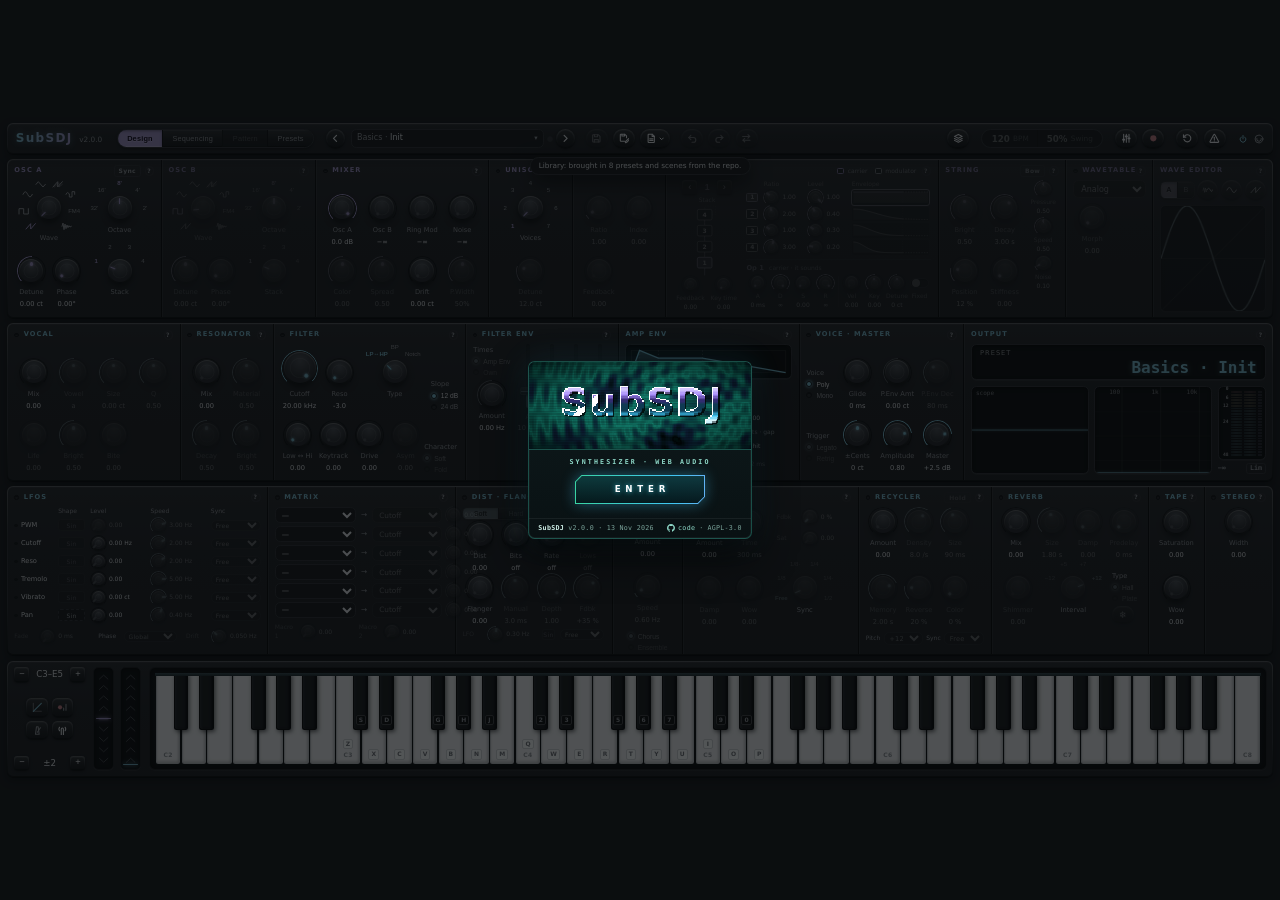
==== commit 5bab22a2: "SubSDJ: the Recycler gets Hold and Color - Hold: the memory records only while there is sound, so th" ====
--- a/index.html
+++ b/index.html
@@ -594,7 +594,7 @@
     </div>
   </div>
   <div class="panel">
-    <h2>Recycler</h2>
+    <h2>Recycler<button type="button" class="h2tog" id="recHold" aria-pressed="false" title="Hold: the memory records only while there is sound. Release the keys and the grains stay, hanging over what you played, for as long as you like; play again and the new sound is written after the old one, so for a while its grains come from both. Off: silence erases the memory and the grains die out in Memory seconds. Panic (Escape) empties it">Hold</button></h2>
     <div class="hrow narrow">
       <div class="ctl"><div class="knob" data-knob="recAmt" title="Amount: how much of the sound goes into the Recycler's memory (0 = off)"><div class="ind"></div></div><div class="lab">Amount</div><div class="val"></div></div>
       <div class="ctl"><div class="knob" data-knob="recDens" title="Density: grains per second. With Sync, the chance of a grain on each step (the knob's travel: left = rare, right = every step)"><div class="ind"></div></div><div class="lab">Density</div><div class="val"></div></div>
@@ -603,13 +603,13 @@
     <div class="hrow narrow rec-row2">
       <div class="ctl"><div class="knob" data-knob="recMem" title="Memory: how far back a grain may reach. Short = it shadows what you just played; long = it brings back things from seconds ago"><div class="ind"></div></div><div class="lab">Memory</div><div class="val"></div></div>
       <div class="ctl"><div class="knob" data-knob="recRev" title="Reverse: the chance that a grain is played backwards"><div class="ind"></div></div><div class="lab">Reverse</div><div class="val"></div></div>
-      <div class="ctl"><div class="knob" data-knob="recFb" title="Feedback: the grains are written back into the memory and get recycled again — denser, and with Pitch up, a rising cascade"><div class="ind"></div></div><div class="lab">Fdbk</div><div class="val"></div></div>
+      <div class="ctl"><div class="knob" data-knob="recColor" title="Color: each grain goes through its own band-pass, at a different frequency every time — instead of one more copy of the whole sound, each grain shows another zone of its spectrum (0 = the grains as they are)"><div class="ind"></div></div><div class="lab">Color</div><div class="val"></div></div>
     </div>
     <div class="hrow fx-lfo rec-foot">
       <span class="th">Pitch</span><select id="recPitchSel" title="Pitch: the notes a grain may take. 0 = as played · −12 = as played and an octave below · +12 = one and two octaves up · +7 = unison, fifth and octave · Hi = octaves and a twelfth, the glitter"></select>
       <span class="th">Sync</span><select id="recSyncSel" title="Sync: Free scatters the grains at random moments (Density in grains per second). A division puts them on the tempo grid, one per step by chance (Density) — a stepped counter-line"></select>
     </div>
-    <div class="help"><b>Recycler.</b> An accompaniment made of pieces of what you just played. The Room keeps the last seconds in memory and throws <b>grains</b> cut from it beside the dry sound, which is not touched: from any point of that memory (<b>Memory</b> = how far back), at another pitch (<b>Pitch</b>), some backwards (<b>Reverse</b>), scattered in stereo. It is not an echo: an echo repeats the past whole, in order. <b>Density</b> and <b>Size</b> make the character — few short high grains are sparks over the sound; many long ones, a blurred bed under it. With <b>Sync</b> the grains fall on the tempo grid, one per step by chance: a stepped counter-line. <b>Fdbk</b> recycles the grains themselves. The grains go into the reverb like the echoes do. Like the delay and the reverb it is a send: with Parts, each part has its Amount and the rest is shared.</div>
+    <div class="help"><b>Recycler.</b> An accompaniment made of pieces of what you just played. The Room keeps the last seconds in memory and throws <b>grains</b> cut from it beside the dry sound, which is not touched: from any point of that memory (<b>Memory</b> = how far back), at another pitch (<b>Pitch</b>), some backwards (<b>Reverse</b>), scattered in stereo. It is not an echo: an echo repeats the past whole, in order. <b>Density</b> and <b>Size</b> make the character — few short high grains are sparks over the sound; many long ones, a blurred bed under it. With <b>Sync</b> the grains fall on the tempo grid, one per step by chance: a stepped counter-line. <b>Color</b> gives each grain its own band of the spectrum, a different one every time: the same notes in changing pigments, instead of copies of the sound piling up. <b>Hold</b> makes the memory record only while there is sound: release the keys and the cloud stays; what you play next sounds over grains of what came before (Escape empties it). The grains go into the reverb like the echoes do. Like the delay and the reverb it is a send: with Parts, each part has its Amount and the rest is shared.</div>
   </div>
   <div class="slot" data-slot-host="reverb">
     <div class="panel" data-slot="reverb">
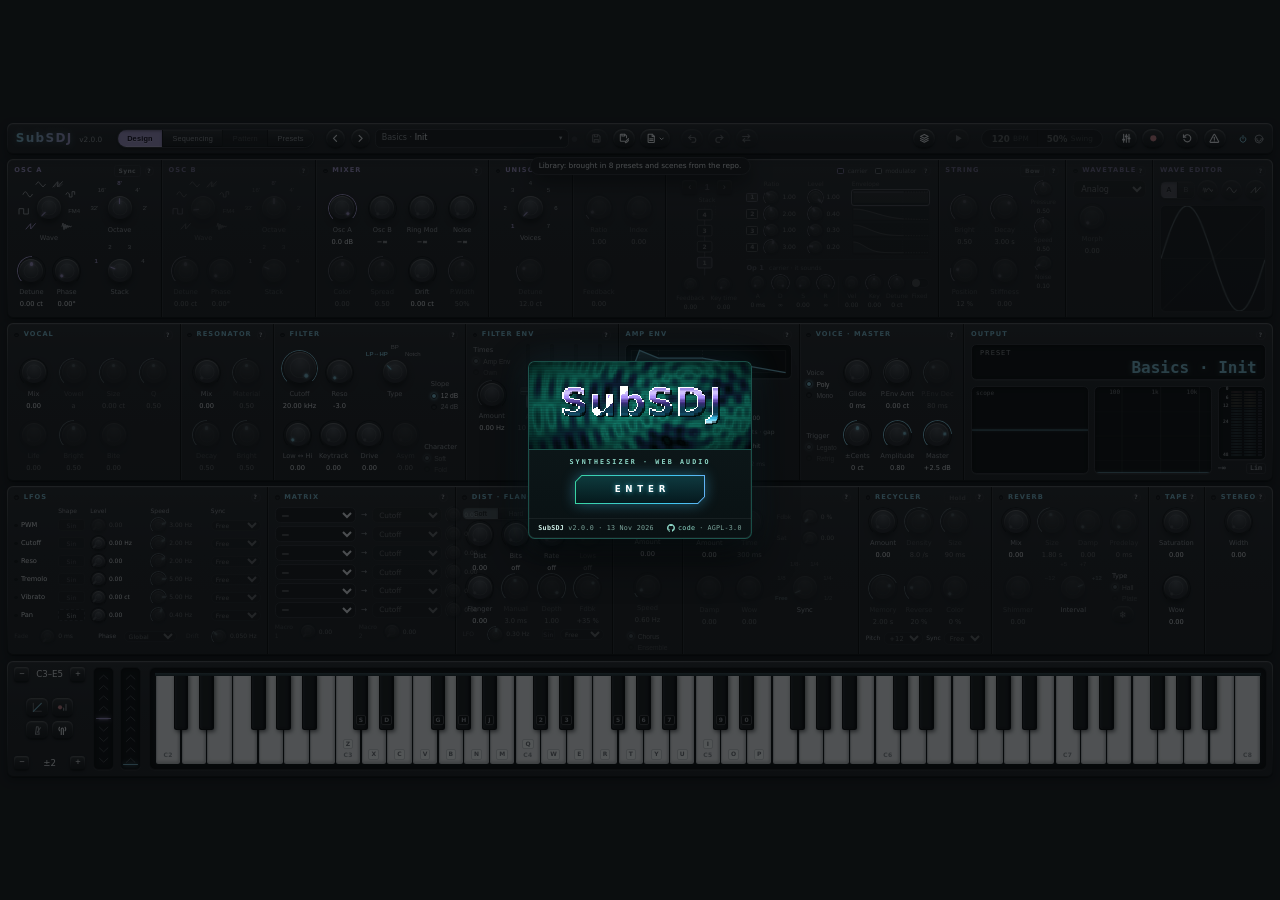
==== commit 03458373: "SubSDJ: one Play in the header, Fixed for the Pulse player, preset arrows together - The players' Pl" ====
--- a/index.html
+++ b/index.html
@@ -81,6 +81,7 @@
   <div id="presetBar">
     <span class="hgrp" id="presetNav">
     <button class="btn hico" id="prevBtn" title="Previous preset" aria-label="Previous preset"><svg viewBox="0 0 16 16" aria-hidden="true"><path d="M9.8 3.5L5.3 8l4.5 4.5"/></svg></button>
+    <button class="btn hico" id="nextBtn" title="Next preset" aria-label="Next preset"><svg viewBox="0 0 16 16" aria-hidden="true"><path d="M6.2 3.5l4.5 4.5-4.5 4.5"/></svg></button>
     <span class="menuWrap" id="presetPickWrap">
       <button class="pick" id="presetPick" type="button" aria-haspopup="dialog" aria-expanded="false"><span id="presetPickName">—</span></button>
       <div class="ppop" id="presetPop" role="dialog" aria-label="Choose a preset" hidden>
@@ -90,7 +91,6 @@
       </div>
     </span>
     <span id="modDot" title="Modified: what you hear is no longer the saved preset (put it back as it was and the dot goes out)">●</span>
-    <button class="btn hico" id="nextBtn" title="Next preset" aria-label="Next preset"><svg viewBox="0 0 16 16" aria-hidden="true"><path d="M6.2 3.5l4.5 4.5-4.5 4.5"/></svg></button>
     </span>
     <span class="hgrp">
     <button class="btn hico" id="saveBtn" title="Nothing to save: load a preset and change something" aria-label="Save" disabled><svg viewBox="0 0 16 16" aria-hidden="true"><path d="M2.5 3.5a1 1 0 0 1 1-1h7.3l2.7 2.7v7.3a1 1 0 0 1-1 1h-9a1 1 0 0 1-1-1z"/><path d="M5.2 2.5v3h4.6v-3"/><path d="M5 13.5v-3.6h6v3.6"/></svg></button>
@@ -133,6 +133,7 @@
   </span>
   <!-- Clock: tempo and swing, GLOBAL (Room keys: with Parts on they belong to every part).
        Drag up / down (Shift = fine) · double-click to type · arrows when focused -->
+  <button id="playBtn" class="btn hico" title="Play / Stop: starts and stops the players of the scene (Parts) — the Harmony's progression, each part's musician and its loop, the Arrangement" aria-label="Play"><svg class="i-play" viewBox="0 0 16 16" aria-hidden="true"><path class="f" d="M4.5 3v10l8.5-5z"/></svg><svg class="i-stop" viewBox="0 0 16 16" aria-hidden="true"><rect class="f" x="4" y="4" width="8" height="8" rx="1.2"/></svg></button>
   <div id="clock" role="group" aria-label="Clock: tempo and swing">
     <div class="clk" id="clkBpm" data-lab="Tempo" tabindex="0" role="spinbutton" aria-label="Tempo in BPM" title="Tempo (BPM): drag up or down (Shift = fine), double-click to type. It drives the arpeggiator, the sequencers, the Steps, the synced delay and LFOs and the players"><span class="val"></span><span class="lab">BPM</span></div>
     <div class="clk" id="clkSwing" data-lab="Swing" tabindex="0" role="spinbutton" aria-label="Swing in percent" title="Swing: in each pair of eighths or sixteenths the second one arrives late (50 % straight, 67 % triplet, 75 % dotted); quarters and triplets don't swing. Drag, or double-click to type"><span class="val"></span><span class="lab">Swing</span></div>
@@ -743,7 +744,6 @@
     <div class="hrow harmlay">
       <div class="vcol" style="align-items:stretch">
         <div class="row" style="gap:8px;align-items:center">
-          <button id="playBtn" class="btn" style="min-width:92px">▶ Play</button>
           <span id="harmInfo" class="badge">Stopped</span>
         </div>
         <div class="fieldlab">Root · Scale</div>
@@ -808,7 +808,7 @@
     <div class="help"><b>Steps</b> — four lanes of per-step values (−1…+1) that the matrix uses as sources: <b>«Steps i»</b> is a continuous signal (the step also moves a held note: a trance gate is one lane on Amplitude; a pad that changes timbre in steps, on Cutoff or Wavetable) and <b>«Steps i · note»</b> takes the value of the step where each note starts and holds it for the whole note (arpeggios and plucks: each note with its own color, no steps inside). Draw by dragging; <b>len</b> = how many steps (up to 32); with different lengths the lanes only line up again after many bars (16 · 12 · 5 → 15 bars): complex while staying rhythmic — the line above tells you how long. <b>Div</b> = how long each step lasts, on the common clock grid (the one the arpeggiator, sequencer and conductor use). <b>Smooth</b> = from step to ramp. <b>Rot</b> = start N steps later. <b>Drift</b> = one more step of rotation every N bars: Reich's phasing. <b>Reset</b>: on play (the first note after silence is step 0) · never · every N bars.</div>
   </div>
   <div class="panel grow parts-off" id="player">
-    <h2>Player</h2>
+    <h2>Player<button type="button" class="h2tog" id="playerFixed" aria-pressed="false" hidden title="Fixed (Pulse): the player always plays the same note — the C of its octave — instead of the root of each chord. For drums: a kick or a snare must not change pitch when the harmony moves">Fixed</button></h2>
     <div class="hrow" style="align-items:flex-start;gap:14px">
       <div class="vcol">
         <div class="badge" id="playerWho">Part 1</div>
@@ -823,7 +823,7 @@
       <div class="g" id="playerKnobs" style="--c:5"></div>
       <div id="playerPat" hidden>
         <div class="pat-bar">
-          <button type="button" class="btn" data-pat="rec" id="patRec" title="Record a new loop from the keys (QWERTY, the screen or MIDI). It only arms: the take starts with your FIRST key. With the players stopped, that key is beat 1 of bar 1 and they start with it (with the Click already on, its nearest beat); with them playing, the take is the bar that key falls in. The Click goes on for the take. Press it again to close the loop: its length is what you played, rounded to whole bars. It replaces the loop there was (↶ brings it back)">● Rec</button>
+          <button type="button" class="btn" data-pat="rec" id="patRec" title="Record a new loop from the keys (QWERTY, the screen or MIDI). It only arms: the take starts with your FIRST key. With the players stopped, that key is beat 1 of bar 1 and they start with it (with the Click already on, its nearest beat); with them playing, the take is the bar that key falls in. The Click goes on for the take. Press it again to close the loop: its length is what you played, rounded to whole bars. It replaces the loop there was (↶ brings it back)">Rec loop</button>
           <button type="button" class="btn" data-pat="dub" id="patDub" title="Overdub: the loop keeps playing and what you play is added to it, at the point of the loop where you play it. Press it again to finish">+ Dub</button>
           <button type="button" class="btn" data-pat="undo" id="patUndo" title="Undo the last change to the loop: a take, Clear, an edit">↶</button>
           <button type="button" class="btn" data-pat="redo" id="patRedo" title="Redo">↷</button>
@@ -836,7 +836,7 @@
         <div class="badge" id="patInfo" data-pat="info"></div>
       </div>
     </div>
-    <div class="help"><b>Player of the part the instrument is editing</b> (these settings belong to the musician, not the preset). <b>Pulse</b>: E(k, n) spreads k hits over n steps per bar as evenly as possible (Bjorklund): E(3,8) is the tresillo. <b>Breathe</b>: the pulse fills up and empties on its own — the hits rise bar by bar up to k + Breathe and come back, in a swell of <b>Cycle</b> bars. <b>Chord</b>: 3-4 notes of the chord held; with the part's Arp on, it arpeggiates them. <b>Melody</b>: a walk through the scale; Gravity = probability of landing on a chord note on a strong beat; Density shortens the notes; Rest = probability of a pause. <b>Root</b>: the root (+ Fifth) retriggered every N bars; with the Seq on, it is the root that transposes the phrase. <b>Pattern</b>: the one that plays what YOU played — <b>● Rec</b> arms, the take starts with your first key, and ● again closes the loop (its length, what you played in whole bars); <b>+ Dub</b> adds to it while it plays; <b>Quantize</b> snaps the starts to a grid on playback, without touching the take; <b>Bars</b> shortens or lengthens the loop; <b>Edit</b> opens the Pattern screen, where the notes are fixed on a grid. It ignores the harmony; with the part's Seq on, its notes are the roots that transpose the phrase — the line you would play by hand over it. Its arrangement (enters, Drift) is in the Arrangement module.</div>
+    <div class="help"><b>Player of the part the instrument is editing</b> (these settings belong to the musician, not the preset). <b>Pulse</b>: E(k, n) spreads k hits over n steps per bar as evenly as possible (Bjorklund): E(3,8) is the tresillo. <b>Breathe</b>: the pulse fills up and empties on its own — the hits rise bar by bar up to k + Breathe and come back, in a swell of <b>Cycle</b> bars. <b>Chord</b>: 3-4 notes of the chord held; with the part's Arp on, it arpeggiates them. <b>Melody</b>: a walk through the scale; Gravity = probability of landing on a chord note on a strong beat; Density shortens the notes; Rest = probability of a pause. <b>Root</b>: the root (+ Fifth) retriggered every N bars; with the Seq on, it is the root that transposes the phrase. <b>Pattern</b>: the one that plays what YOU played — <b>Rec loop</b> arms, the take starts with your first key, and Rec loop again closes it (its length, what you played in whole bars); <b>+ Dub</b> adds to it while it plays; <b>Quantize</b> snaps the starts to a grid on playback, without touching the take; <b>Bars</b> shortens or lengthens the loop; <b>Edit</b> opens the Pattern screen, where the notes are fixed on a grid. It ignores the harmony; with the part's Seq on, its notes are the roots that transpose the phrase — the line you would play by hand over it. Its arrangement (enters, Drift) is in the Arrangement module.</div>
   </div>
   <div class="panel parts-off" id="arrange">
     <h2>Arrangement</h2>
@@ -864,8 +864,7 @@
     <h2>Pattern</h2>
     <div class="pat-top">
       <span class="badge pat-who" data-pat="who" title="The part whose loop this is: the one the instrument is editing (choose another with 1 2 3 4 in the header)">Part 1</span>
-      <button type="button" class="btn" data-pat="play" title="Start / stop the players (the same ▶ Play as the Harmony module)">▶ Play</button>
-          <button type="button" class="btn" data-pat="rec" title="Record a new loop from the keys (QWERTY, the screen or MIDI). It only arms: the take starts with your FIRST key. With the players stopped, that key is beat 1 of bar 1 and they start with it (with the Click already on, its nearest beat); with them playing, the take is the bar that key falls in. The Click goes on for the take. Press it again to close the loop: its length is what you played, rounded to whole bars. It replaces the loop there was (↶ brings it back)">● Rec</button>
+          <button type="button" class="btn" data-pat="rec" title="Record a new loop from the keys (QWERTY, the screen or MIDI). It only arms: the take starts with your FIRST key. With the players stopped, that key is beat 1 of bar 1 and they start with it (with the Click already on, its nearest beat); with them playing, the take is the bar that key falls in. The Click goes on for the take. Press it again to close the loop: its length is what you played, rounded to whole bars. It replaces the loop there was (↶ brings it back)">Rec loop</button>
           <button type="button" class="btn" data-pat="dub" title="Overdub: the loop keeps playing and what you play is added to it, at the point of the loop where you play it. Press it again to finish">+ Dub</button>
           <button type="button" class="btn" data-pat="undo" title="Undo the last change to the loop: a take, Clear, an edit">↶</button>
           <button type="button" class="btn" data-pat="redo" title="Redo">↷</button>
@@ -881,7 +880,7 @@
       <span class="badge" id="patEdNote"></span>
     </div>
     <canvas id="patEd"></canvas>
-    <div class="help"><b>Pattern</b> — the loop of your own notes that the player of a part repeats (the part the instrument is editing: 1 2 3 4 in the header; its player goes to the «Pattern» mode). A loop per part, not a timeline. <b>● Rec</b> arms, the take starts with your first key and ● again closes the loop; <b>+ Dub</b> adds to it while it plays. The grid is where you fix it — time across (bars, beats and the Quantize grid), a row per semitone: <b>drag a note</b> sideways to move it in time (on the Quantize grid; Off = free) and up or down to change its pitch; <b>drag its right edge</b> for its length; the <b>mouse wheel</b> over a note is its velocity (brighter = louder), and over empty space it scrolls the pitches; <b>Ctrl + wheel</b> zooms the time around the pointer (− + and Fit above do too) and <b>Shift + wheel</b> scrolls it; the bar below the grid is the time in view and the one on the right the pitches, over the whole range, with a mark at the height of every note — both can be dragged; a <b>double click</b> on empty space adds a note and on a note deletes it. <b>Several at once</b>: drag on empty space for a rubber band (Shift adds, Ctrl+A all, a click on empty space lets go); dragging a selected note moves the whole block, which stops whole at the loop's edges, and <b>Alt + drag</b> leaves a copy behind; <b>↑ ↓</b> transpose (Shift: an octave), <b>← →</b> a grid step, <b>Ctrl+D</b> a copy right after it, the wheel its velocity, <b>Delete</b> deletes it. <b>↶ ↷</b> undo and redo every change. <b>Quantize</b> acts on playback: a note is drawn where it will sound, and moving it writes that position. <b>Bars</b> cuts or lengthens the loop without losing the notes beyond its end. <b>×2</b> doubles it with a copy of itself, and <b>Rotate ◂ ▸</b> (Ctrl + ← →) shifts the whole loop a grid step, what leaves at one end coming in at the other. <b>Copy</b> (Ctrl+C) takes the selection, or the whole loop, and <b>Paste</b> (Ctrl+V) adds it to the loop of the part being edited, at the same places — another part, the same line on another sound. <b>Follow</b> plays the loop over the chord of each bar of the Harmony module, taking what you recorded as the key's I: <b>Degree</b> by scale steps, inside the key; <b>Root</b> by the chord's root, keeping the intervals; <b>Off</b> as recorded. With the part's Seq on, the notes are the roots that transpose its phrase.</div>
+    <div class="help"><b>Pattern</b> — the loop of your own notes that the player of a part repeats (the part the instrument is editing: 1 2 3 4 in the header; its player goes to the «Pattern» mode). A loop per part, not a timeline. <b>Rec loop</b> arms, the take starts with your first key and Rec loop again closes it; <b>+ Dub</b> adds to it while it plays. The grid is where you fix it — time across (bars, beats and the Quantize grid), a row per semitone: <b>drag a note</b> sideways to move it in time (on the Quantize grid; Off = free) and up or down to change its pitch; <b>drag its right edge</b> for its length; the <b>mouse wheel</b> over a note is its velocity (brighter = louder), and over empty space it scrolls the pitches; <b>Ctrl + wheel</b> zooms the time around the pointer (− + and Fit above do too) and <b>Shift + wheel</b> scrolls it; the bar below the grid is the time in view and the one on the right the pitches, over the whole range, with a mark at the height of every note — both can be dragged; a <b>double click</b> on empty space adds a note and on a note deletes it. <b>Several at once</b>: drag on empty space for a rubber band (Shift adds, Ctrl+A all, a click on empty space lets go); dragging a selected note moves the whole block, which stops whole at the loop's edges, and <b>Alt + drag</b> leaves a copy behind; <b>↑ ↓</b> transpose (Shift: an octave), <b>← →</b> a grid step, <b>Ctrl+D</b> a copy right after it, the wheel its velocity, <b>Delete</b> deletes it. <b>↶ ↷</b> undo and redo every change. <b>Quantize</b> acts on playback: a note is drawn where it will sound, and moving it writes that position. <b>Bars</b> cuts or lengthens the loop without losing the notes beyond its end. <b>×2</b> doubles it with a copy of itself, and <b>Rotate ◂ ▸</b> (Ctrl + ← →) shifts the whole loop a grid step, what leaves at one end coming in at the other. <b>Copy</b> (Ctrl+C) takes the selection, or the whole loop, and <b>Paste</b> (Ctrl+V) adds it to the loop of the part being edited, at the same places — another part, the same line on another sound. <b>Follow</b> plays the loop over the chord of each bar of the Harmony module, taking what you recorded as the key's I: <b>Degree</b> by scale steps, inside the key; <b>Root</b> by the chord's root, keeping the intervals; <b>Off</b> as recorded. With the part's Seq on, the notes are the roots that transpose its phrase.</div>
   </div>
 </div>
 </div><!-- /pattern -->
--- a/css/style.css
+++ b/css/style.css
@@ -311,6 +311,7 @@
 .strip.room{flex:0 1 200px;}
 .strip .shead{display:flex;gap:6px;align-items:center;}   /* name + M on one row */
 .strip .shead .pname{flex:1;min-width:0;}
+.strip input.pname-edit{font:inherit;font-size:11px;border-color:var(--accent);outline:none;cursor:text;}   /* renaming a part: a field in the name's place */
 .strip .mute{flex:none;padding:2px 9px;font-size:10px;font-weight:700;background:var(--well);
   border:1px solid var(--edge);color:var(--dim);border-radius:5px;cursor:pointer;}
 .strip .mute.on{color:var(--hot);border-color:var(--hot);}
@@ -327,7 +328,10 @@
 #harmFromInfo{white-space:nowrap;overflow:hidden;text-overflow:ellipsis;min-width:0;}
 .harmlay .vcol{gap:7px;min-width:200px;}
 #harmRoot{width:70px;flex:none;}
-#playBtn.on{color:var(--hot);border-color:var(--hot);}
+#playBtn .i-stop{display:none;}                       /* the transport (header): ▶ stopped, ■ while the players run */
+#playBtn.on .i-play{display:none;}
+#playBtn.on .i-stop{display:block;}
+#playBtn.on{color:var(--accent);border-color:var(--accent);}   /* not red: red is the WAV recorder's */
 /* The part's arrangement (in the Arrangement panel): compact row like the footers of the Matrix and the Delay */
 .arr-part{gap:10px;margin-top:6px;align-items:center;}
 .arr-part .fieldlab{flex:none;color:var(--accent);}   /* whose row it is */
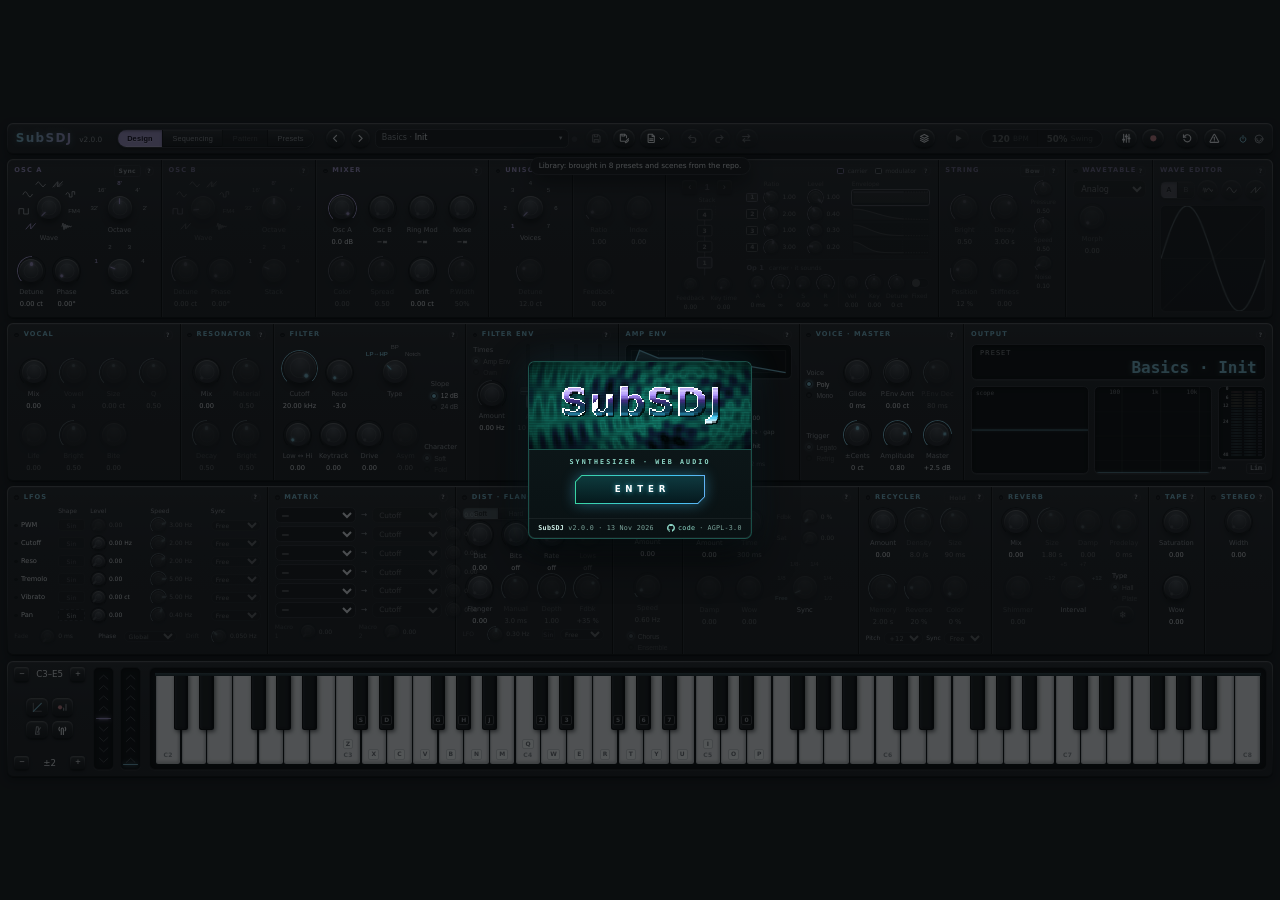
==== commit e145ad41: "SubSDJ: Harmony in labelled rows, well-known progressions and the Now strip The module is one row pe" ====
--- a/index.html
+++ b/index.html
@@ -741,36 +741,28 @@
 <div class="band" id="bandScene">
   <div class="panel parts-off" id="harmony">
     <h2>Harmony</h2>
-    <div class="hrow harmlay">
-      <div class="vcol" style="align-items:stretch">
-        <div class="row" style="gap:8px;align-items:center">
-          <span id="harmInfo" class="badge">Stopped</span>
-        </div>
-        <div class="fieldlab">Root · Scale</div>
-        <div class="row" style="gap:6px;flex-wrap:nowrap"><select id="harmRoot" title="Tonic"></select><select id="harmScale" title="Scale"></select></div>
-      </div>
-      <div class="vcol" style="align-items:stretch">
-        <div class="fieldlab">Progression · bars per chord</div>
-        <div class="row" style="gap:6px;align-items:center;flex-wrap:nowrap">
-          <input id="harmProg" type="text" value="1 6 4 5" title="Scale degrees: 1 6 4 5 (or I vi IV V)">
-          <div class="stepper"><button data-hbar="-1">−</button><span class="num" id="harmBars">2</span><button data-hbar="1">+</button></div>
-        </div>
-        <div class="row" style="gap:12px;align-items:center;flex-wrap:nowrap">
-          <div class="seg tog" id="harmMode">
-            <button data-m="list" title="The written progression, looped">List</button>
-            <button data-m="functions" title="A random walk through tonal functions (T → S/D → T)">Functions</button>
-          </div>
-          <span class="badge">Seed</span><input id="harmSeed" type="number" value="1" min="1" max="999999">
-          <button class="btn" id="harmDice" title="New random seed">🎲</button>
-        </div>
-      </div>
-    </div>
-    <div class="row harm-from">
-      <button class="btn" id="harmFrom" title="Read the harmony from what you played: it guesses the root, the scale, the progression and the bars per chord from the notes of the Pattern loop, and writes them here — so the other players play in its key. It is a guess: press again for the next candidate (the same notes are C major and A minor) and keep the one that sounds right">From pattern</button>
-      <span class="swc" id="harmFromAllC" title="Which loops it reads: Off = the pattern of the part the instrument is editing · On = the patterns of all the parts whose player is on Pattern, together"><span class="seg sw" id="harmFromAll"><button type="button">Off</button><button type="button">On</button></span><span class="lab">All parts</span></span>
-      <span class="badge" id="harmFromInfo"></span>
-    </div>
-    <div class="help"><b>Scene harmony.</b> Everything the players play is quantized to the scale and the current chord: that is why randomness sounds musical. Progression = scale degrees («1 6 4 5»), each one lasting N bars; «Functions» = a random walk T→S/D→T with common-practice probabilities. The tempo is the clock in the header (BPM and swing). The seed fixes the randomness: same seed, same session. <b>From pattern</b> reads all of this from a Pattern loop — root and scale from which notes weigh most and where the loop starts, the progression from what sounds in each bar (its lowest note above all) — so the generative players follow what you played. It is a guess with several candidates: press again for the next one. <b>All parts</b>: off, the loop of the part the instrument is editing; on, every Pattern loop together.</div>
+    <div class="harm">
+      <span class="fieldlab">Key</span>
+      <div><select id="harmRoot" title="Root: the «home» note, where the music comes to rest. Changing it moves everything up or down without changing its character"></select><select id="harmScale" title="Scale: which notes are allowed, counted from the root — the colour (major bright, minor sad, phrygian dark, the pentatonics never clash). The players only play notes of the scale"></select><span id="harmInfo" class="badge" title="Where the players are: the bar, the chord's degree and its root note">Stopped</span></div>
+      <span class="fieldlab">Chords</span>
+      <div><div class="seg tog" id="harmMode">
+          <button data-m="list" title="List: the written progression, looped">List</button>
+          <button data-m="functions" title="Functions: no list — the chords are improvised as a walk rest → mild tension → tension → rest, different every time yet always making sense (the seed fixes it)">Functions</button>
+        </div><span class="harm-bars" title="Bars per chord: how many bars each chord lasts before the next one. 1 = it changes fast · 4 = slow, ambient"><span class="fieldlab">Bars / chord</span><div class="stepper"><button data-hbar="-1">−</button><span class="num" id="harmBars">2</span><button data-hbar="1">+</button></div></span></div>
+      <span class="fieldlab">Progression</span>
+      <div><input id="harmProg" type="text" value="1 6 4 5" title="The chords, as degrees of the scale: each number is the note of the scale a chord is built on (that note, and every other one above it). 1 = home · 4 = leaving · 5 = tension that wants to come back · 6 = the sad cousin of 1. Write your own: 1 6 4 5 (or I vi IV V), up to 16"><select id="harmPreset" title="Well-known progressions: choosing one writes its numbers and sets the scale it is known in (the root and the bars per chord stay yours). Change the scale afterwards to hear the same numbers in another colour"></select></div>
+      <span class="fieldlab">Now</span>
+      <div id="harmStrip" title="Where the progression is: one cell per chord — its number and the chord it is on this root and scale (m = minor, ° = diminished) —, the one sounding lit, with a bar that fills as its bars go by. On Functions: the chords of the walk, the ones to come included"></div>
+      <span class="fieldlab">Read</span>
+      <div class="harm-from">
+        <button class="btn" id="harmFrom" title="Read the harmony from what you played: it guesses the root, the scale, the progression and the bars per chord from the notes of the Pattern loop, and writes them here — so the other players play in its key. It is a guess: press again for the next candidate (the same notes are C major and A minor) and keep the one that sounds right">From pattern</button>
+        <span class="swc" id="harmFromAllC" title="Which loops it reads: Off = the pattern of the part the instrument is editing · On = the patterns of all the parts whose player is on Pattern, together"><span class="seg sw" id="harmFromAll"><button type="button">Off</button><button type="button">On</button></span><span class="lab">All parts</span></span>
+        <span class="badge" id="harmFromInfo"></span>
+      </div>
+      <span class="fieldlab">Seed</span>
+      <div><input id="harmSeed" type="number" value="1" min="1" max="999999" title="The scene's seed: it fixes ALL the randomness of the scene — what each player decides, the Arrangement's surprises and the Functions walk. Same seed, same session"><button class="btn" id="harmDice" title="New random seed: another take of the same scene">🎲</button><span class="badge">all the randomness of the scene</span></div>
+    </div>
+    <div class="help"><b>Scene harmony.</b> Everything the players play is quantized to the scale and the current chord: that is why randomness sounds musical. <b>Key</b>: the root is the «home» note and the scale the notes allowed from it. <b>Progression</b>: each number is a chord, named by the note of the scale it is built on (in C major, 1 = C-E-G, 4 = F-A-C, 5 = G-B-D, 6 = A-C-E): 1 is home, 4 leaves, 5 wants to come back, 6 is the sad cousin of 1. The <b>Now</b> strip shows them as chords, lights the one sounding and fills as its bars go by. The list beside the field holds well-known ones: it writes the numbers and sets their scale, never the root or the bars. Each chord lasts <b>Bars / chord</b>. <b>Functions</b> ignores the list and improvises the chords as a walk rest → mild tension → tension → rest. <b>Seed</b> fixes the randomness of the whole scene (players, arrangement, the Functions walk): same seed, same session. The tempo is the clock in the header. <b>From pattern</b> reads all of this from a Pattern loop — root and scale from which notes weigh most and where the loop starts, the progression from what sounds in each bar (its lowest note above all) — so the generative players follow what you played. It is a guess with several candidates: press again for the next one. <b>All parts</b>: off, the loop of the part the instrument is editing; on, every Pattern loop together.</div>
   </div>
   <div class="panel" id="stepsPanel">
     <h2>Steps</h2>
--- a/css/style.css
+++ b/css/style.css
@@ -320,14 +320,29 @@
 /* Harmony / Player */
 #harmony input{background:var(--well);border:1px solid var(--edge);color:var(--ink);border-radius:var(--r-ctl);
   padding:5px 8px;font-family:inherit;font-size:12px;line-height:16px;min-width:0;}
-#harmony select{flex:1;}
-#harmProg{width:110px;}
-#harmSeed{width:76px;}
-.harmlay{gap:18px;align-items:flex-start;}
-.harm-from{gap:12px;align-items:center;flex-wrap:nowrap;margin-top:9px;}
-#harmFromInfo{white-space:nowrap;overflow:hidden;text-overflow:ellipsis;min-width:0;}
-.harmlay .vcol{gap:7px;min-width:200px;}
+/* a grid of labelled rows: the label column, then the row's controls — one idea per row, all of them the width of the panel */
+.harm{width:446px;display:grid;grid-template-columns:max-content minmax(0,1fr);gap:6px 14px;align-items:center;}
+.harm > div{display:flex;align-items:center;gap:8px;min-width:0;}
+.harm .fieldlab{margin-bottom:0;white-space:nowrap;}
+.harm .badge{white-space:nowrap;overflow:hidden;text-overflow:ellipsis;min-width:0;}
 #harmRoot{width:70px;flex:none;}
+#harmScale{flex:1 1 0;min-width:0;}
+#harmInfo{flex:0 0 118px;text-align:right;}
+#harmMode{flex-direction:row;gap:14px;}
+.harm-bars{display:flex;align-items:center;gap:8px;margin-left:auto;}
+#harmProg{flex:1 1 0;width:0;}
+#harmPreset{flex:1.3 1 0;min-width:0;white-space:nowrap;overflow:hidden;}   /* closed, one line: the name first, the numbers as far as they fit */
+.harm-from .swc{flex:none;}
+/* the progression as it goes: a cell per chord, the one sounding lit, its bar (--p, 0..1) filling with the chord's bars */
+.harm > #harmStrip{gap:3px;height:22px;align-items:stretch;}
+#harmStrip .hc{position:relative;flex:1 1 0;min-width:0;overflow:hidden;display:flex;align-items:center;justify-content:center;gap:4px;
+  background:var(--well);border:1px solid var(--edge);border-radius:4px;font-size:11px;line-height:1;color:var(--dim);white-space:nowrap;}
+#harmStrip .hc b{font-weight:400;color:var(--ink);}
+#harmStrip .hc.cur{border-color:var(--accent);}
+#harmStrip .hc.cur b{color:var(--accent);}
+#harmStrip .hc.cur::after{content:"";position:absolute;left:0;bottom:0;height:2px;width:calc(var(--p,0)*100%);background:var(--accent);}
+#harmSeed{width:76px;flex:none;}
+#harmDice{padding:5px 7px;flex:none;}   /* an icon alone: as narrow as the header's icon buttons */
 #playBtn .i-stop{display:none;}                       /* the transport (header): ▶ stopped, ■ while the players run */
 #playBtn.on .i-play{display:none;}
 #playBtn.on .i-stop{display:block;}
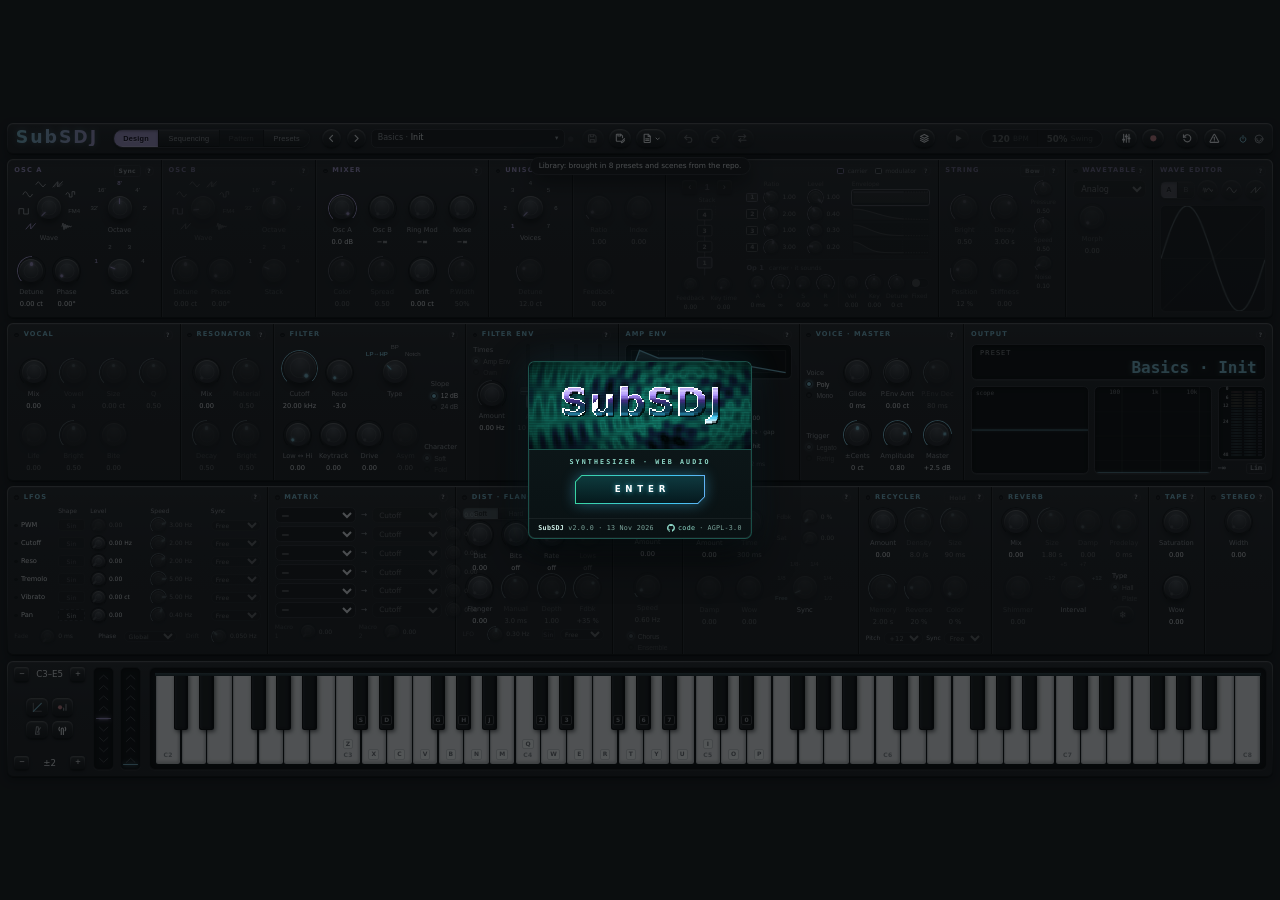
==== commit 70e7ea05: "SubSDJ: a bigger logo, the version only in About The header carries the name alone (26 px, nudged up" ====
--- a/index.html
+++ b/index.html
@@ -69,8 +69,7 @@
      holds the two GLOBAL timing settings, BPM and swing. -->
 <header>
   <div class="brand">
-    <h1 id="aboutBtn" title="About SubSDJ">SubSDJ</h1>
-    <span class="badge" id="verBadge" title="SubSDJ version (what changed in each, in CHANGELOG.md) · click: About"></span>
+    <h1 id="aboutBtn" title="About SubSDJ: version, date, code and license">SubSDJ</h1>
   </div>
   <nav class="seg" id="screenTabs" title="Screens: each one is a fixed panel with the modules for its job">
     <button data-screen="design" title="Sound design: oscillators, filter, envelopes, modulation and effects">Design</button>
--- a/css/style.css
+++ b/css/style.css
@@ -160,7 +160,7 @@
    the tokens: the logo changes with the theme. Deliberately WITHOUT
    prefers-reduced-motion: Windows with «Animation effects» turned off
    enables it and the browser would leave the logo still; it is a 10 s sway. */
-h1{font-size:18px;margin:0;letter-spacing:2px;
+h1{font-size:26px;line-height:1;margin:0;letter-spacing:3px;position:relative;top:-2px;   /* optical: all caps, sits low beside the tabs' lowercase */
   background:linear-gradient(100deg,var(--accent),var(--accent2),var(--accent)) 0 0 / 200% 100%;
   -webkit-background-clip:text;background-clip:text;color:transparent;
   filter:drop-shadow(0 0 5px color-mix(in srgb,var(--accent) 40%,transparent));
@@ -1112,7 +1112,7 @@
 .cf-text{font-size:12px;line-height:1.5;color:var(--dim);white-space:pre-line;}
 .cf-btns{display:flex;justify-content:flex-end;gap:8px;margin-top:14px;}
 .cf-btns .btn:focus-visible{outline:none;border-color:var(--accent);color:var(--accent);}
-#aboutBtn,#verBadge{cursor:pointer;}   /* the header title opens «About» */
+#aboutBtn{cursor:pointer;}   /* the header title opens «About» */
 .sp-card{width:336px;overflow:hidden;border:1px solid var(--sp-edge);border-radius:10px;
   background:linear-gradient(180deg,var(--sp-card-top),var(--sp-card-bot));
   box-shadow:inset 0 0 0 1px var(--sp-edge2),0 24px 60px var(--sp-shadow),0 0 48px var(--sp-halo);
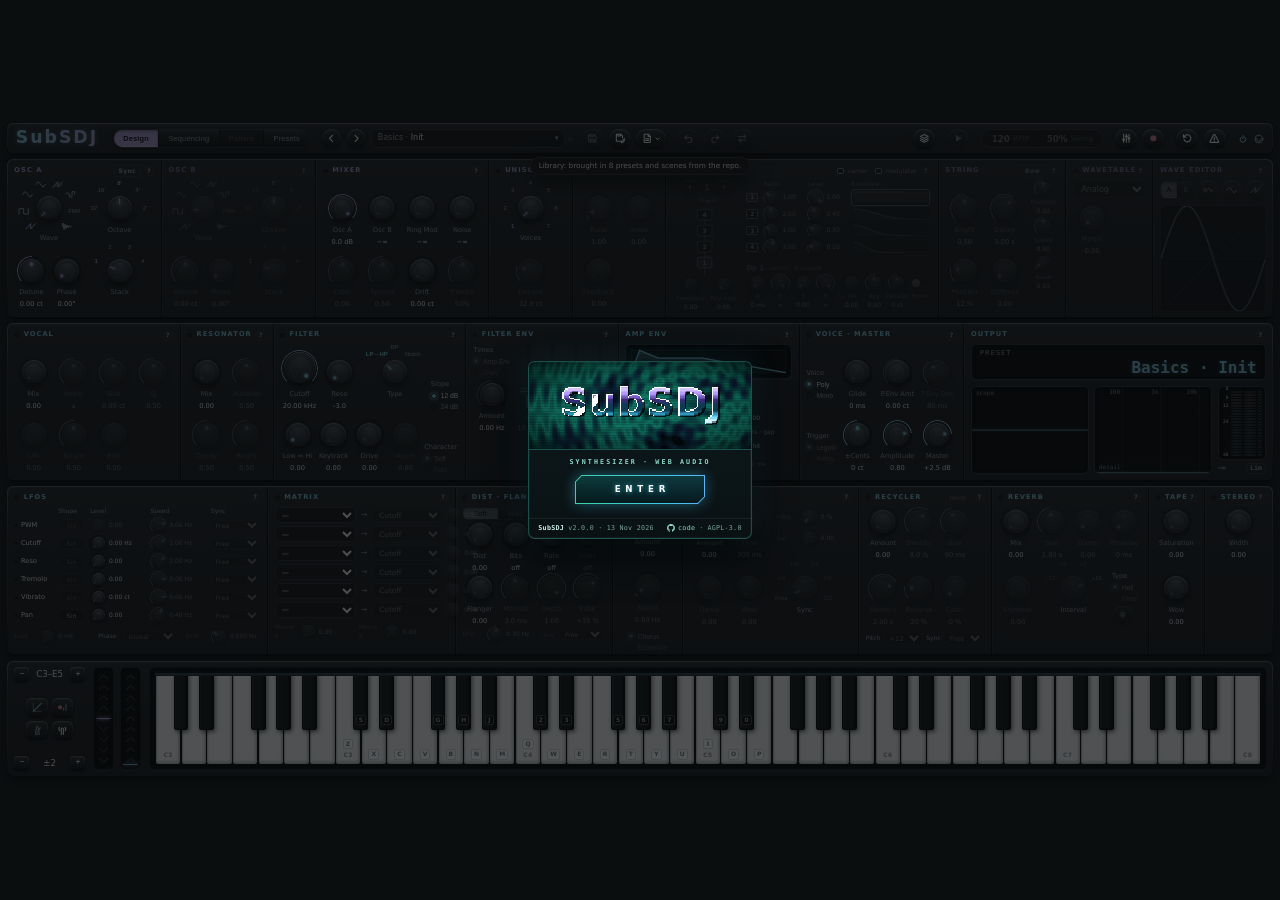
==== commit aaa383e4: "SubSDJ: three views of the spectrum (detail, smooth, polar) A click on the spectrum cycles, as on th" ====
--- a/index.html
+++ b/index.html
@@ -487,7 +487,7 @@
     <div class="panel grow" id="salida" data-slot="salida">
       <h2>Output</h2>
       <div class="readout"><span class="who" id="dispWho">Preset</span><span class="side" id="dispWhy"><span></span></span><span class="v" id="dispVal"><span>—</span></span></div>
-      <div class="vizrow"><canvas id="scope" title="Oscilloscope of the output. Click to switch: «scope» shows the last 43 ms, held still; «cycle» shows one single period, as large as it fits, to read the shape of the wave (with its measured pitch; chords and noise have no period and are drawn as scope)"></canvas><canvas id="spectrum" title="Spectrum of the output: 20 Hz to 20 kHz (each octave the same width), −96 to −12 dB. The violet line keeps the peaks and falls slowly"></canvas>
+      <div class="vizrow"><canvas id="scope" title="Oscilloscope of the output. Click to switch: «scope» shows the last 43 ms, held still; «cycle» shows one single period, as large as it fits, to read the shape of the wave (with its measured pitch; chords and noise have no period and are drawn as scope)"></canvas><canvas id="spectrum" title="Spectrum of the output: 20 Hz to 20 kHz (each octave the same width), −96 to −12 dB. The violet line keeps the peaks and falls slowly. Click to switch: «detail» shows every harmonic as a spike; «smooth» draws the envelope, the curve that rides the crests; «polar» wraps the spectrum around a circle (20 Hz at 12 o'clock, clockwise; louder = further out)"></canvas>
         <div class="meter" id="meter" title="Output meter: L and R peaks of what comes out (−48 to 0 dBFS, 2 dB per segment; yellow from −12, red the top one, where the limiter ceiling is; the segment that stays lit, the peak from 1 s ago). The violet bar is the limiter's gain reduction (full = 12 dB). Below, the highest recent peak in dBFS">
           <div class="mt-bars"><div class="mt-scale"><span style="--at:100%">0</span><span style="--at:87.5%">6</span><span style="--at:75%">12</span><span style="--at:50%">24</span><span style="--at:0%">48</span></div><div class="mt-ch"><i></i><b></b></div><div class="mt-ch"><i></i><b></b></div><div class="mt-gr"><i></i></div></div>
           <div class="mt-foot"><span id="mtPk">−∞</span><button type="button" id="mtLed" title="Lights up when the limiter works and stays lit: click to clear it">Lim</button></div>
--- a/css/style.css
+++ b/css/style.css
@@ -836,7 +836,7 @@
 /* the scale: dBFS of the peak ladders, each number centered on its level */
 .mt-scale{position:relative;flex:none;width:11px;font:600 7px/1 Consolas,"Cascadia Mono",ui-monospace,monospace;color:var(--dim);}
 .mt-scale span{position:absolute;right:0;bottom:var(--at);transform:translateY(50%);}
-#scope{cursor:pointer;}
+#scope,#spectrum{cursor:pointer;}
 .mt-foot{display:flex;align-items:center;justify-content:space-between;gap:2px;font:600 10px/1 Consolas,"Cascadia Mono",ui-monospace,monospace;
   color:var(--dim);font-variant-numeric:tabular-nums;}
 #mtLed{padding:2px 4px;border:1px solid var(--edge);border-radius:4px;background:none;color:var(--dim);font:inherit;cursor:pointer;}
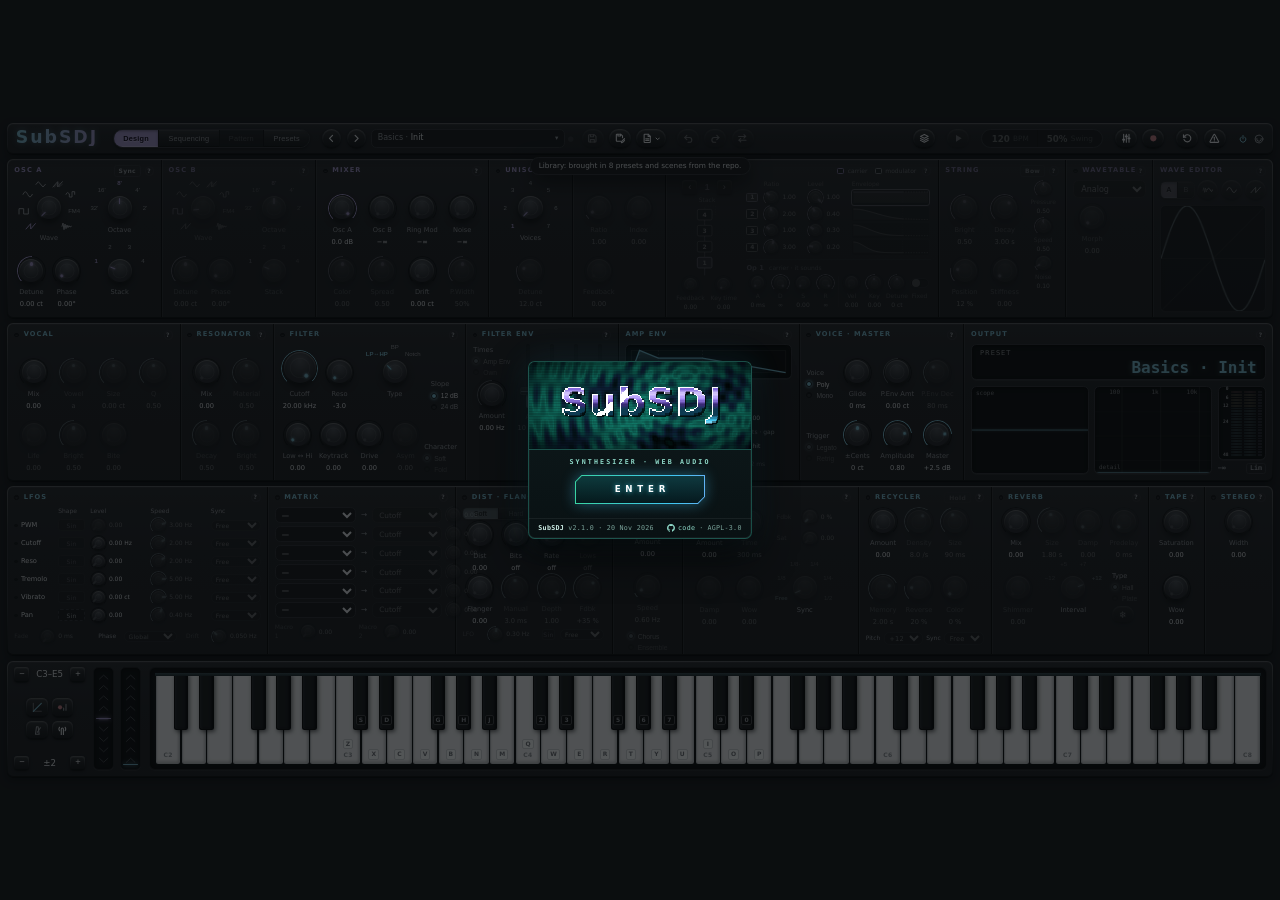
==== commit 69ac5bc5: "SubSDJ: key zones — the keyboard split between the parts With Parts on, «Keys · Zones» (Room column " ====
--- a/index.html
+++ b/index.html
@@ -730,7 +730,7 @@
   <div class="panel grow parts-off" id="mixer">
     <h2>Part Mixer</h2>
     <div class="mix" id="mixStrips"></div>
-    <div class="help"><b>Part mixer</b> (with «Parts» on in the header). Each strip is a part: Level = its preset's Master, Delay/Reverb = its SENDS to the shared room (the preset's delay Amount and reverb Mix), Pan and M (mute). Click the name = the instrument switches to editing that part. Room column: the scene's master, echo feedback and how much echo goes into the reverb. Layer = the keyboard plays all the parts.</div>
+    <div class="help"><b>Part mixer</b> (with «Parts» on in the header). Each strip is a part: Level = its preset's Master, Delay/Reverb = its SENDS to the shared room (the preset's delay Amount and reverb Mix), Pan and M (mute). Click the name = the instrument switches to editing that part. Room column: the scene's master, echo feedback and how much echo goes into the reverb. <b>Keys</b>: «Part» = the keyboard plays the part you are editing; «Zones» = each key plays the part whose zone holds it — the bars over the keyboard, one per part: drag an end to move it, the middle to slide the zone; side by side they split the keyboard, overlapping they layer. K on a strip = that part has a zone. Rec loop and Seq Rec record each key into the part it plays.</div>
   </div>
   <div class="slot" data-slot-host="delay"></div>
   <div class="slot" data-slot-host="reverb"></div>
@@ -905,7 +905,7 @@
     </div>
       <div class="kb-ico">
         <span class="kb-btn" id="kbTouchGrp" title="Touch response of YOUR keyboard (not the preset's; remembered in this browser): soft = a light touch already sounds loud · linear = velocity as it comes · hard = you have to dig in to reach the top. Applies to the MIDI keyboard and the mouse (how high you click); the computer keyboard is always at full · click = the next one"><button type="button" class="btn hico" id="touchBtn" aria-label="Touch response"><svg viewBox="0 0 16 16"><path class="ax" d="M2 2V14H14"/><path class="c-soft" d="M2 14Q2 3 14 2"/><path class="c-linear" d="M2 14L14 2"/><path class="c-hard" d="M2 14Q13 14 14 2"/></svg></button><span class="seg" id="kbTouch"><button type="button" data-touch="soft">Soft</button><button type="button" data-touch="linear">Linear</button><button type="button" data-touch="hard">Hard</button></span></span>
-        <span class="kb-btn swc" id="kbRec" title="Seq Rec: record a phrase into the sequencer from the keys, on any screen. On: the Arpeggiator / Sequencer goes to Seq, the phrase starts empty and every key you play (QWERTY, the screen or MIDI) adds a step instead of transposing. It loops from the first key, so you hear it grow; at 16 steps it goes back to the first and writes over it. 0 is the C of the octave you start in. Space = rest · Backspace = back · Enter, Esc, Off or choosing another part = done: the Mode stays on Seq and Latch goes on, so the loop keeps playing while you play or record the next part. A chord struck at once is one step (its lowest note); on a scale, each note goes to its nearest degree. One undo step"><svg viewBox="0 0 16 16" aria-hidden="true"><circle class="f" cx="4.6" cy="8" r="3.1"/><path d="M10 12.5V9M13.5 12.5V3.5"/></svg><span class="seg sw" id="seqRecSw"><button type="button">Off</button><button type="button">On</button></span></span>
+        <span class="kb-btn swc" id="kbRec" title="Seq Rec: record a phrase into the sequencer from the keys, on any screen. On: the Arpeggiator / Sequencer goes to Seq, the phrase starts empty and every key you play (QWERTY, the screen or MIDI) adds a step instead of transposing. It loops from the first key, so you hear it grow; at 16 steps it goes back to the first and writes over it. 0 is the C of the octave you start in. Space = rest · Backspace = back · Enter, Esc, Off or choosing another part = done: the Mode stays on Seq and Latch goes on, so the loop keeps playing while you play or record the next part. With «Keys · Zones» every part that has a zone records: each key adds its step to the phrase of its zone's part. A chord struck at once is one step (its lowest note); on a scale, each note goes to its nearest degree. One undo step"><svg viewBox="0 0 16 16" aria-hidden="true"><circle class="f" cx="4.6" cy="8" r="3.1"/><path d="M10 12.5V9M13.5 12.5V3.5"/></svg><span class="seg sw" id="seqRecSw"><button type="button">Off</button><button type="button">On</button></span></span>
         <span class="kb-btn swc" id="kbClick" title="Click: a metronome on every beat at the clock's tempo, the 1 of each bar accented. It counts the bars of whatever is already playing (an arpeggio, a phrase, the players); on its own, it sets the grid the next one lands on. Straight to the output: no echo or reverb, and the WAV recorder does not hear it. The icon blinks with it, so it works as a visual metronome with the sound down"><svg viewBox="0 0 16 16" aria-hidden="true"><path d="M5.2 14L6.8 2.5H9.2L10.8 14Z"/><path d="M8 11L12.6 4.2"/></svg><span class="seg sw" id="clickSw"><button type="button">Off</button><button type="button">On</button></span></span>
         <span class="kb-btn" id="kbTap" title="Tap tempo: click it to the beat and the clock takes that tempo — from the third tap on, the median of the last intervals, so one early or late tap does not pull it. Keep tapping to refine it; a pause of two seconds starts a new count. A run of taps is one undo step"><button type="button" class="btn hico tap" id="tapBtn" aria-label="Tap tempo"><svg viewBox="0 0 16 16"><path d="M6.4 14.5V6.2a1.6 1.6 0 0 1 3.2 0V14.5M3.8 3.4A4.6 4.6 0 0 0 3.8 8.6M12.2 3.4A4.6 4.6 0 0 1 12.2 8.6"/></svg></button></span>
       </div>
--- a/css/style.css
+++ b/css/style.css
@@ -315,6 +315,16 @@
 .strip .mute{flex:none;padding:2px 9px;font-size:10px;font-weight:700;background:var(--well);
   border:1px solid var(--edge);color:var(--dim);border-radius:5px;cursor:pointer;}
 .strip .mute.on{color:var(--hot);border-color:var(--hot);}
+/* K: the part has a key zone (ui/zones.js). Lit in the accent, not the alarm color: it is not a warning. Dimmer while
+   the keys play the edited part only («Keys · Part»): the zone is set, just not in use */
+.strip .mute.zkey{padding:2px 7px;}
+.strip .mute.zkey.on{color:var(--accent);border-color:var(--accent);}
+.strip .mute.zkey.idle{opacity:.5;}
+/* Room column: who the keys play — a small selector at the bottom, where the «Layer» box was */
+.keysel{display:flex;align-items:center;gap:6px;margin-top:auto;}
+.keysel .lab{font-size:10px;color:var(--dim);text-transform:var(--lab-case);letter-spacing:var(--lab-space);}
+.keysel .seg{flex:1;}
+.keysel .seg button{font-size:10px;padding:1px 4px;}
 .chk{font-size:11px;color:var(--dim);display:flex;align-items:center;gap:6px;margin-top:auto;cursor:pointer;}
 .panel h2.room-shared{color:var(--accent2);}   /* Parts: a module of the Room, shared by all parts — its title in the second accent (no tag: no extra width) */
 /* Harmony / Player */
@@ -847,7 +857,28 @@
 #kbWrap{flex:1;min-height:0;}
 #keyboard{flex:1;min-width:0;min-height:0;margin:8px 8px 8px 0;background:linear-gradient(180deg,var(--line),var(--screen));border:1px solid var(--edge);
   border-radius:var(--r-panel);padding:8px;box-shadow:inset 0 2px 10px rgba(0,0,0,.6),0 1px 0 rgba(255,255,255,.05);border-color:color-mix(in srgb,black 35%,var(--edge));}
-#kbKeys{position:relative;height:100%;display:flex;touch-action:none;}   /* a finger on the keys plays, it doesn't scroll or zoom */
+#keyboard{display:flex;flex-direction:column;}
+#kbKeys{position:relative;flex:1;min-height:0;display:flex;touch-action:none;}   /* a finger on the keys plays, it doesn't scroll or zoom */
+/* Key zones (ui/zones.js): over the keys, one lane per part that has a zone — a bar from its lowest key to its
+   highest, aligned with them. The lanes take their height from the keys: the module does not grow (fixed panel).
+   Odd parts in the accent, even ones in the second accent; the part the rack edits, filled stronger. An end that
+   goes on beyond the keys on screen is dashed; a zone wholly outside them is a stub at that edge */
+#kbZones{flex:none;display:flex;flex-direction:column;gap:2px;margin-bottom:5px;touch-action:none;user-select:none;}
+#kbZones[hidden],.zlane[hidden]{display:none;}
+.zlane{position:relative;height:13px;border-radius:3px;background:color-mix(in srgb,var(--ink) 6%,transparent);--zc:var(--accent);}
+.zlane.alt{--zc:var(--accent2);}
+.zbar{position:absolute;top:0;bottom:0;box-sizing:border-box;display:flex;align-items:stretch;min-width:18px;border:1px solid var(--zc);border-radius:3px;
+  background:color-mix(in srgb,var(--zc) 22%,transparent);color:var(--ink);font-size:9px;line-height:11px;cursor:grab;transition:background .15s;}
+.zlane.cur .zbar{background:color-mix(in srgb,var(--zc) 45%,transparent);}
+.zlane.drag .zbar{cursor:grabbing;background:color-mix(in srgb,var(--zc) 60%,transparent);}
+.zbar .zt{flex:1;min-width:0;padding:0 4px;overflow:hidden;white-space:nowrap;text-overflow:ellipsis;pointer-events:none;}
+.zbar .zh{flex:none;width:7px;background:var(--zc);opacity:.8;cursor:ew-resize;}
+.zbar .zh:hover{opacity:1;}
+.zbar.more-l{border-left-style:dashed;border-top-left-radius:0;border-bottom-left-radius:0;}
+.zbar.more-r{border-right-style:dashed;border-top-right-radius:0;border-bottom-right-radius:0;}
+.zbar.more-l .zh.l,.zbar.more-r .zh.r{opacity:.35;}
+.zbar.out{width:30px;border-style:dashed;cursor:default;color:var(--dim);}
+.zbar.out .zh{display:none;}
 #kbKeys::before{ /* red felt behind the keys */
   content:'';position:absolute;left:0;right:0;top:0;height:4px;z-index:4;pointer-events:none;
   background:linear-gradient(180deg,var(--felt),color-mix(in srgb,var(--felt) 60%,black));}
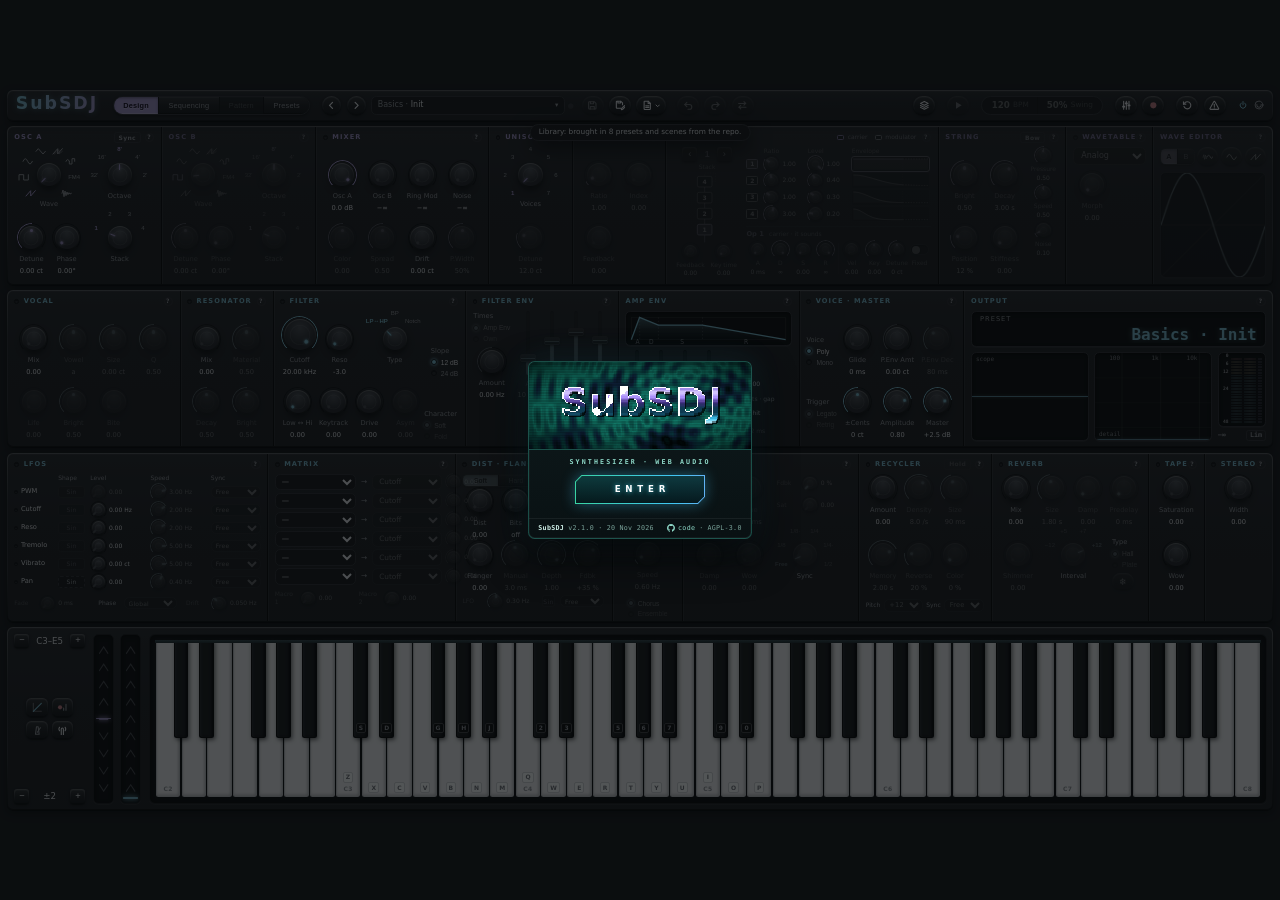
==== commit 796b91f2: "SubSDJ: install as an app, and a panel that fills the window Install: manifest.webmanifest + icons/ " ====
--- a/index.html
+++ b/index.html
@@ -20,7 +20,13 @@
 <meta property="og:image:height" content="630">
 <meta property="og:image:alt" content="The SubSDJ panel: oscillators, filter, envelopes, LFOs, modulation matrix and effects above a keyboard">
 <meta name="twitter:card" content="summary_large_image">
-<link rel="icon" href="data:image/svg+xml,<svg xmlns='http://www.w3.org/2000/svg' viewBox='0 0 100 100'><text y='.9em' font-size='90'>🎛️</text></svg>">
+<!-- Icon and install: the tab draws icons/icon.svg; manifest.webmanifest makes the page installable as an
+     app (Chrome/Edge: «Install SubSDJ» in the address bar → its own window, no tabs or bookmarks bar) and
+     lists the PNGs tools/icons.mjs renders from that SVG. No service worker: it would only add offline use,
+     and a second cache between an edit and what you hear. All paths relative: Pages serves under /subsdj/. -->
+<link rel="icon" href="icons/icon.svg" type="image/svg+xml">
+<link rel="apple-touch-icon" href="icons/icon-192.png">
+<link rel="manifest" href="manifest.webmanifest">
 <link rel="stylesheet" href="css/style.css">
 </head>
 <body>
@@ -34,6 +40,7 @@
       <div class="sp-session" id="spSession" hidden><b>Unsaved work</b><span id="spSessWhat"></span><span class="sp-when" id="spSessWhen"></span></div>
       <div class="sp-btn"><button id="spEnter" type="button"><span>ENTER</span></button></div>
       <button class="sp-fresh" id="spFresh" type="button" hidden title="Leave the unsaved work behind and start on Init, the blank page">start from Init</button>
+      <button class="sp-fresh" id="spInstall" data-install type="button" hidden title="Install SubSDJ as an app: a window of its own, without tabs or bookmarks bar, and a shortcut to open it. It stays the same page, always the latest version">install as an app</button>
     </div>
     <div class="sp-foot"><span><b>SubSDJ</b> <span id="spVer"></span> · <span id="spDate"></span></span><span class="sp-links"><a href="https://github.com/sfalbacete/subsdj" target="_blank" rel="noopener"><svg class="sp-gh" viewBox="0 0 16 16" aria-hidden="true"><path fill="currentColor" d="M8 0C3.58 0 0 3.58 0 8c0 3.54 2.29 6.53 5.47 7.59.4.07.55-.17.55-.38 0-.19-.01-.82-.01-1.49-2.01.37-2.53-.49-2.69-.94-.09-.23-.48-.94-.82-1.13-.28-.15-.68-.52-.01-.53.63-.01 1.08.58 1.23.82.72 1.21 1.87.87 2.33.66.07-.52.28-.87.51-1.07-1.78-.2-3.64-.89-3.64-3.95 0-.87.31-1.59.82-2.15-.08-.2-.36-1.02.08-2.12 0 0 .67-.21 2.2.82.64-.18 1.32-.27 2-.27.68 0 1.36.09 2 .27 1.53-1.04 2.2-.82 2.2-.82.44 1.1.16 1.92.08 2.12.51.56.82 1.27.82 2.15 0 3.07-1.87 3.75-3.65 3.95.29.25.54.73.54 1.48 0 1.07-.01 1.93-.01 2.2 0 .21.15.46.55.38A8.013 8.013 0 0016 8c0-4.42-3.58-8-8-8z"/></svg>code</a><span>·</span><span>AGPL-3.0</span></span></div>
   </div>
@@ -48,7 +55,8 @@
 </div>
 <!-- THE INSTRUMENT (ui/frame.js): a 1920 × 1000 px object that is scaled
      as a whole to fit the window; nothing reflows, every module ALWAYS has
-     the same place. Header + body (one screen per tab, each with
+     the same place (a window of another shape stretches the keyboard in height
+     or the .grow sections in width, up to 2100 × 1100). Header + body (one screen per tab, each with
      its fixed panel) + keyboard.
      PANELS: bands (.band) of sections (.panel) separated by a screen-printed
      line; the bands follow the signal from left to right and from top
@@ -114,6 +122,7 @@
         <button class="btn" id="unrDelBtn" hidden title="Forget the library that was kept aside">Discard unreadable copy</button>
         <input type="file" id="impFile" accept="application/json,.json" style="display:none">
         <button class="btn" id="sfzBtn" title="Freeze the current preset as a multisample instrument: a zip with WAV samples + .sfz (Sforzando, Renoise…)">Export SFZ</button>
+        <button class="btn" id="installItem" data-install hidden title="Install SubSDJ as an app: a window of its own, without tabs or bookmarks bar, and a shortcut to open it. It stays the same page, always the latest version">Install as an app…</button>
         <button class="btn" id="aboutItem" title="The welcome window: version, date, code and license">About SubSDJ…</button>
       </div>
     </span>
--- a/css/style.css
+++ b/css/style.css
@@ -134,7 +134,8 @@
 select optgroup{padding:2px;color:var(--dim);font-size:10px;text-transform:uppercase;letter-spacing:1px;}
 select optgroup option{color:var(--ink);font-size:12px;text-transform:none;letter-spacing:0;}
 *{box-sizing:border-box;}
-/* THE INSTRUMENT (ui/frame.js): #inst ALWAYS measures 1920 × 1000 and is scaled
+/* THE INSTRUMENT (ui/frame.js): #inst measures 1920 × 1000 (the base; frame.js grows
+   one side inline, up to 2100 × 1100, when the window has another shape) and is scaled
    as a whole with zoom to fit the window; nothing reflows. html.frame-scroll =
    the window is so small that the zoom hit the floor (MIN_ZOOM): then there is
    scrolling. margin:auto (not justify-content) centers without clipping on overflow. */
